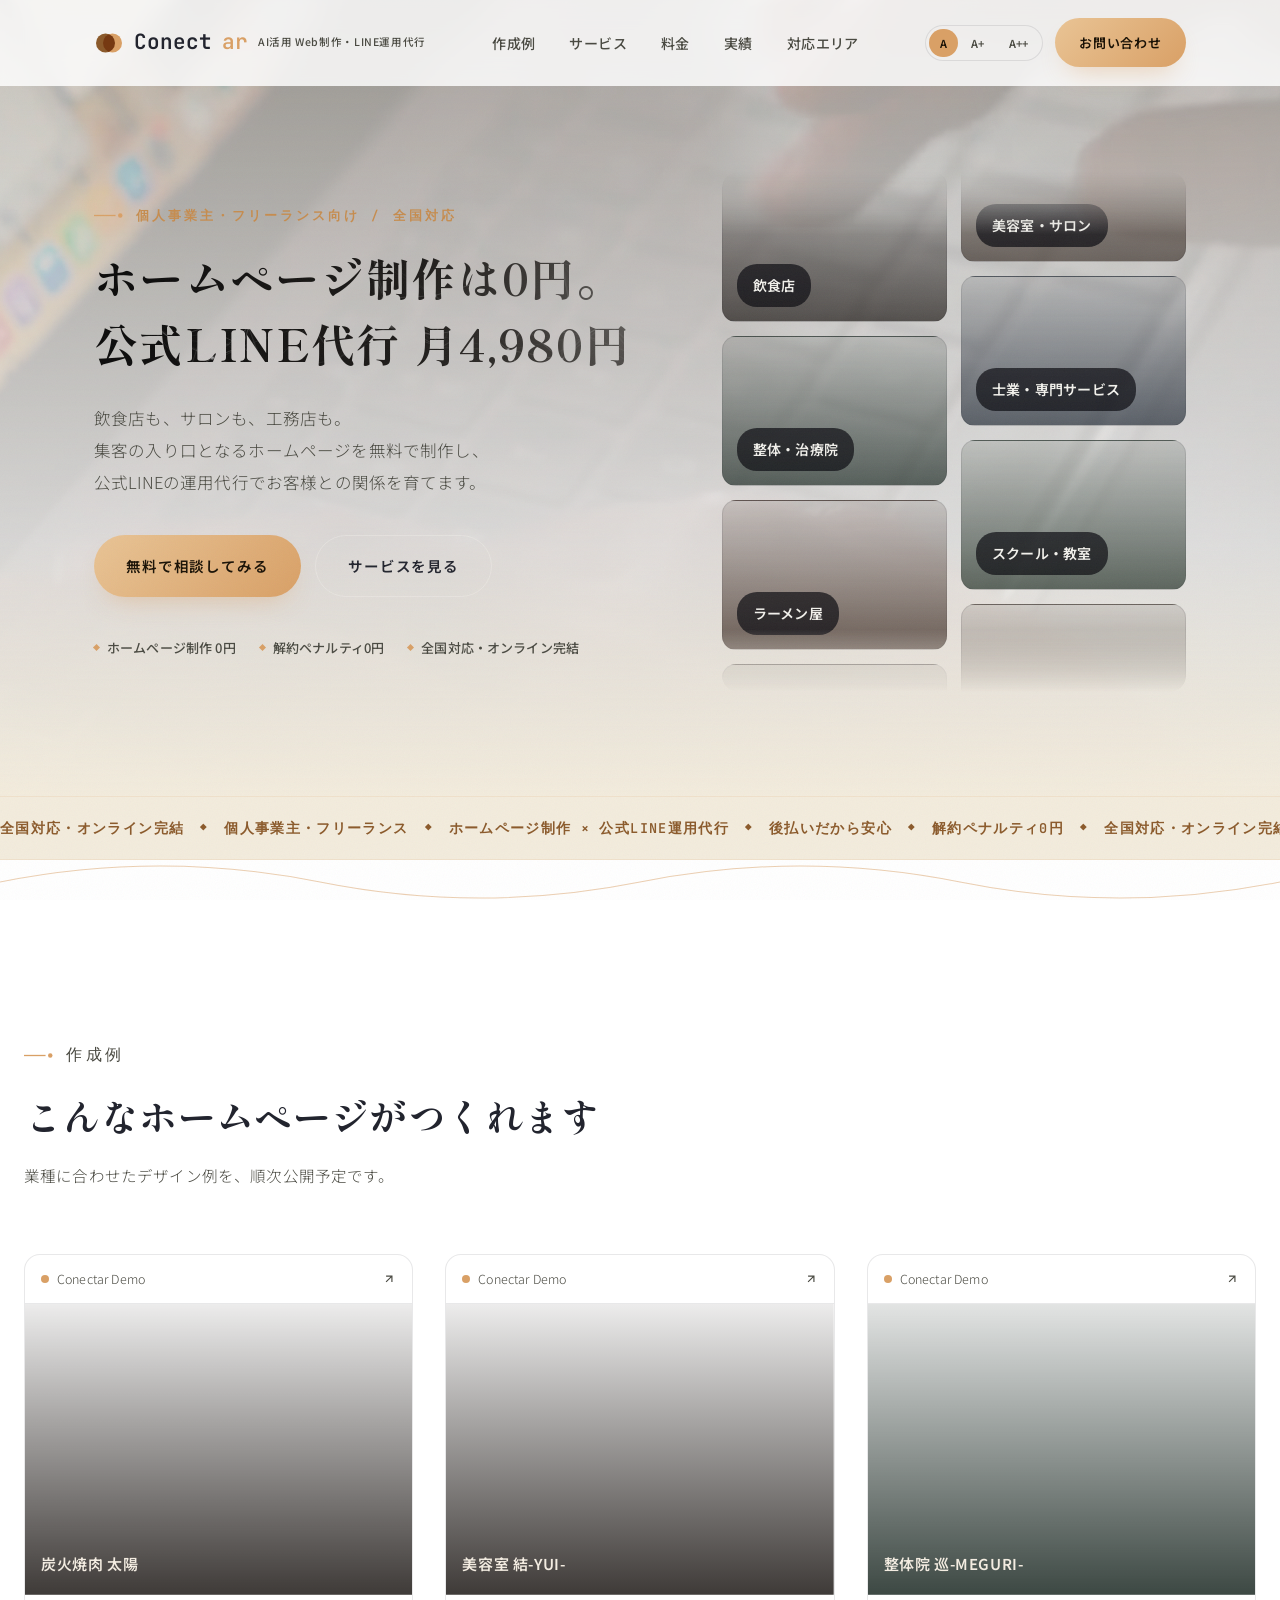
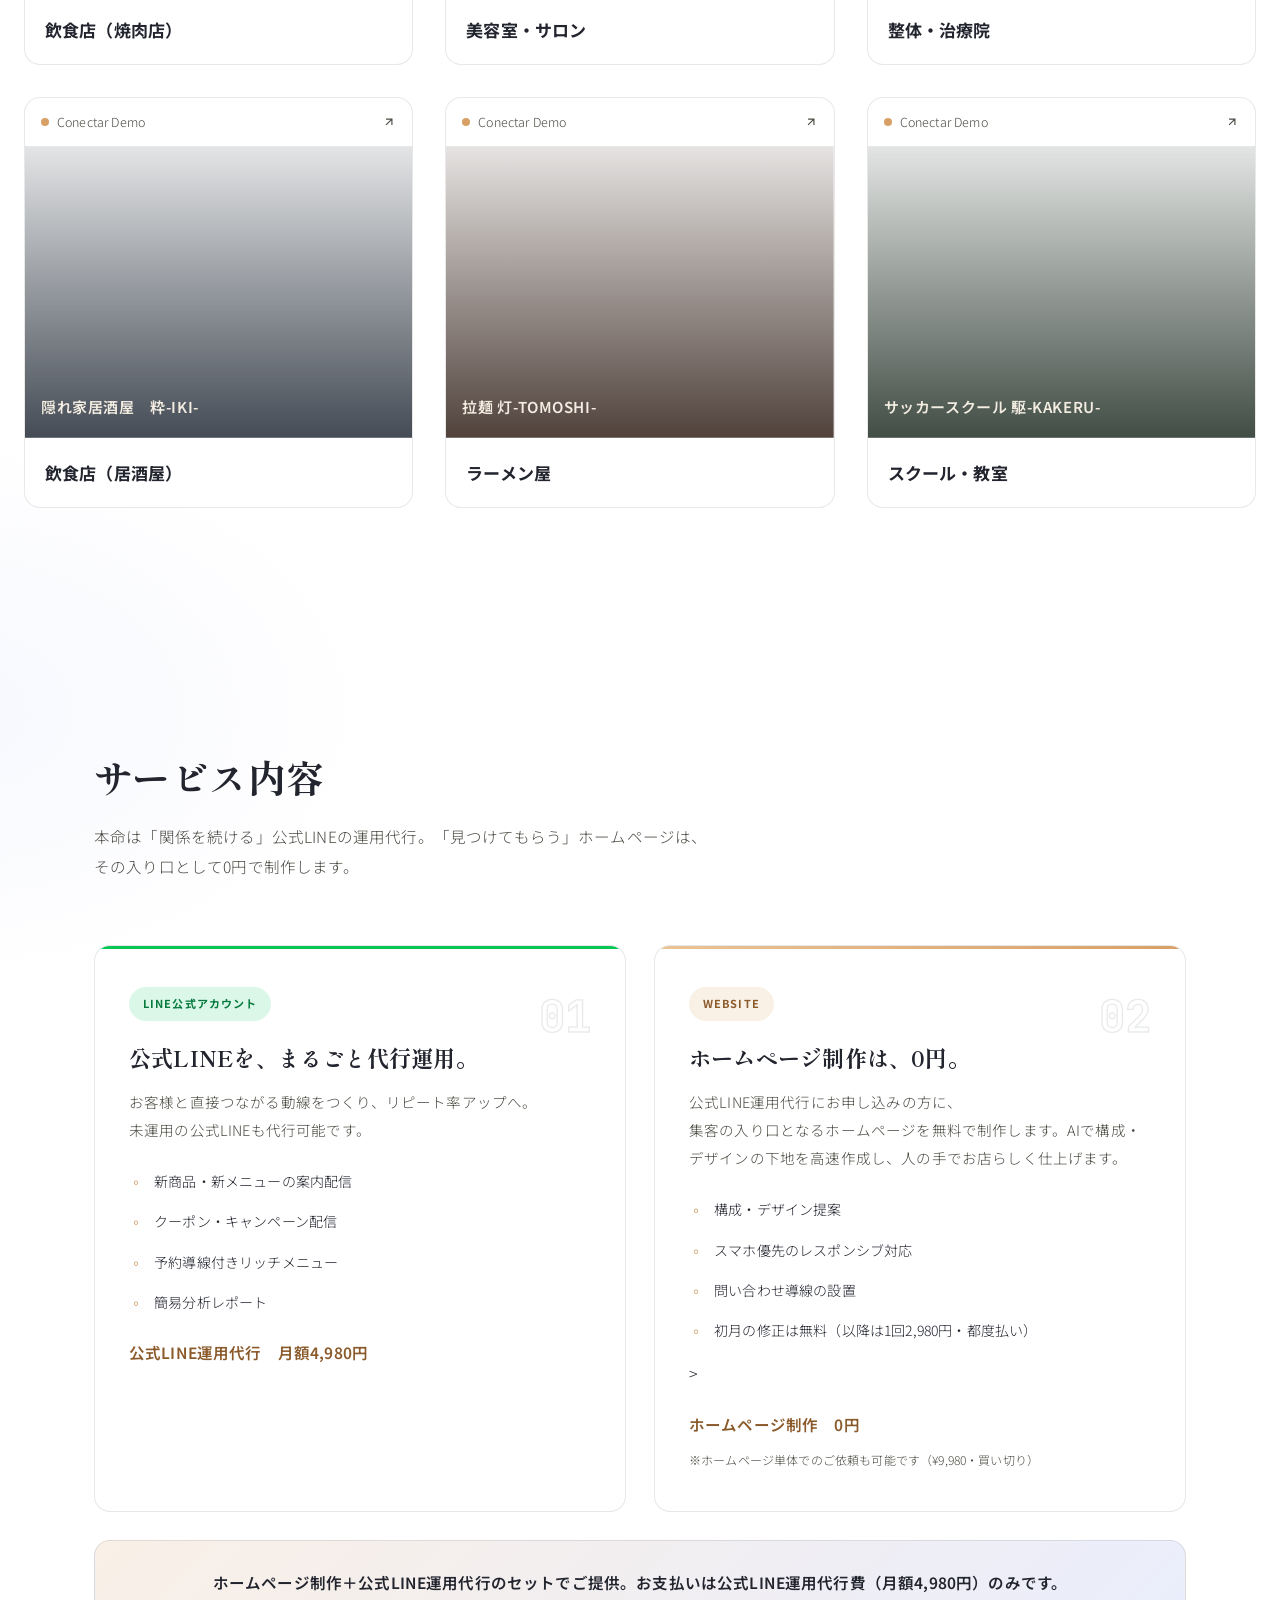
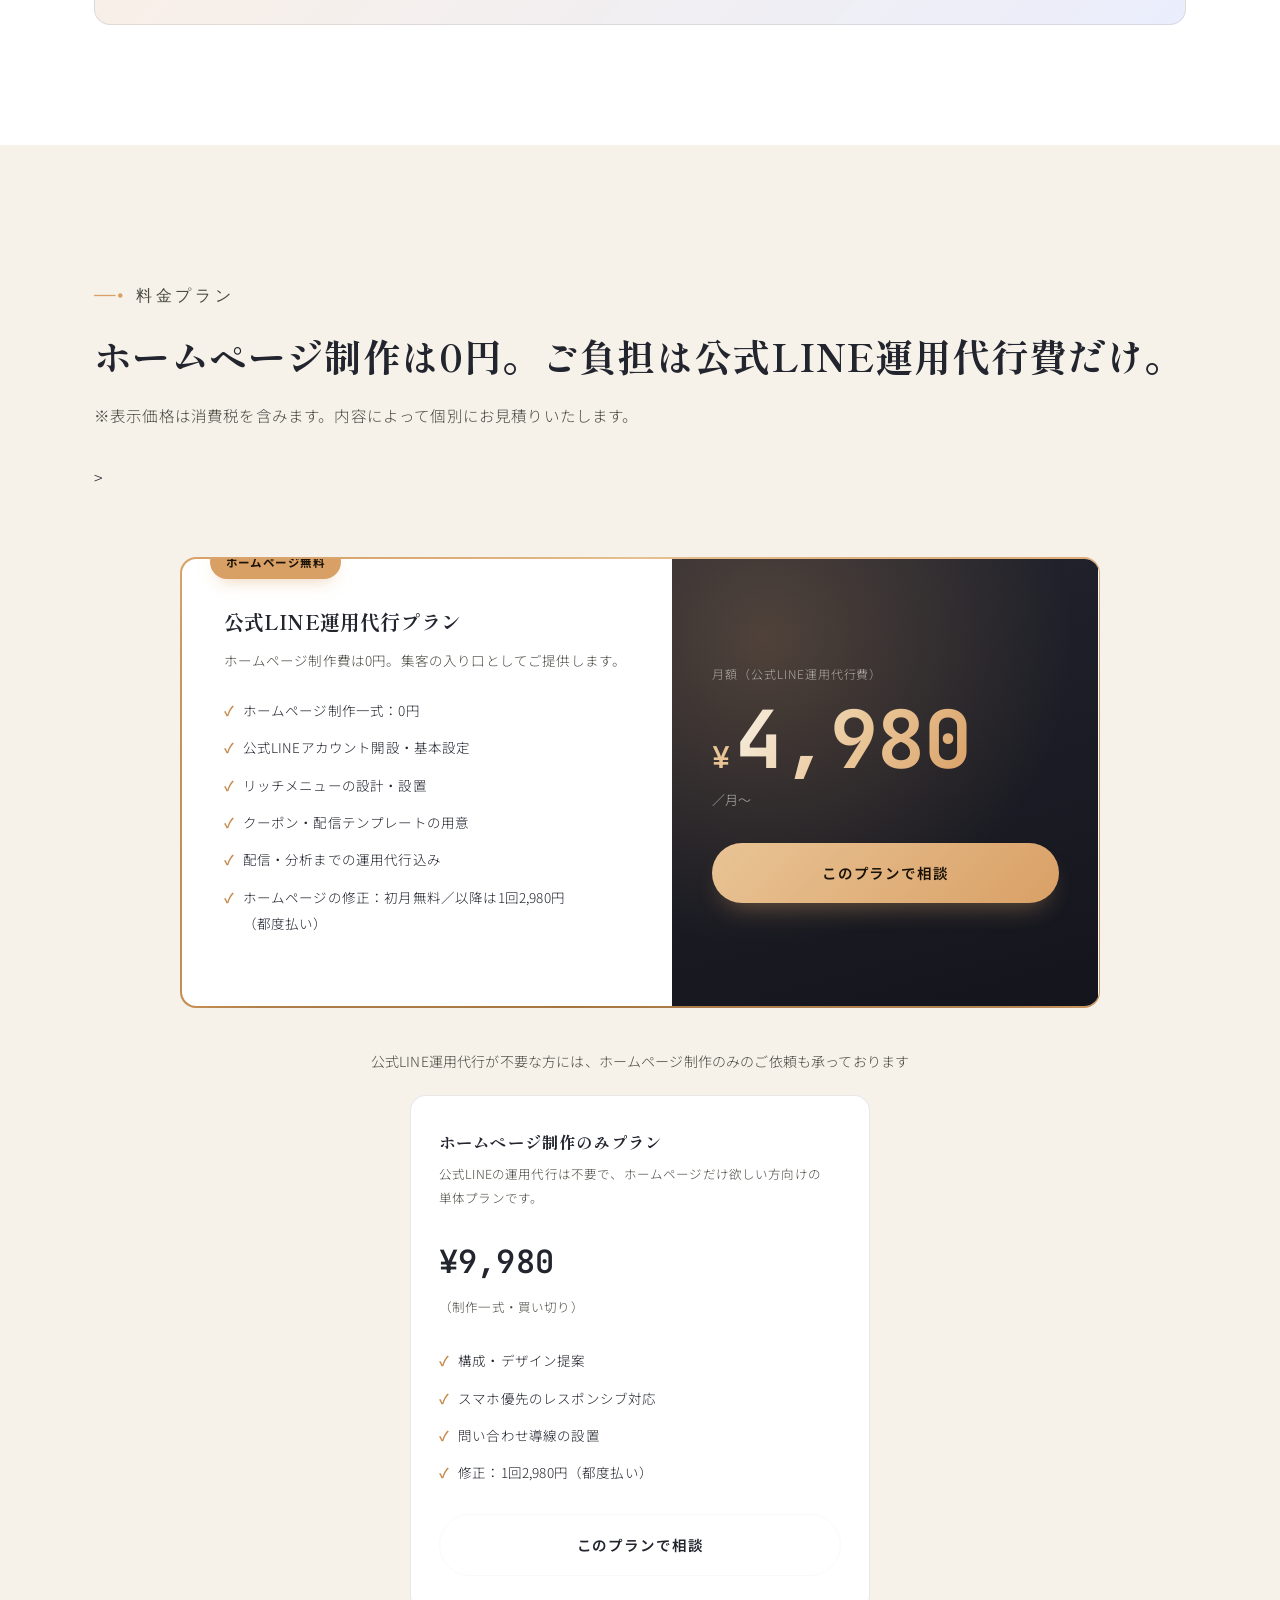
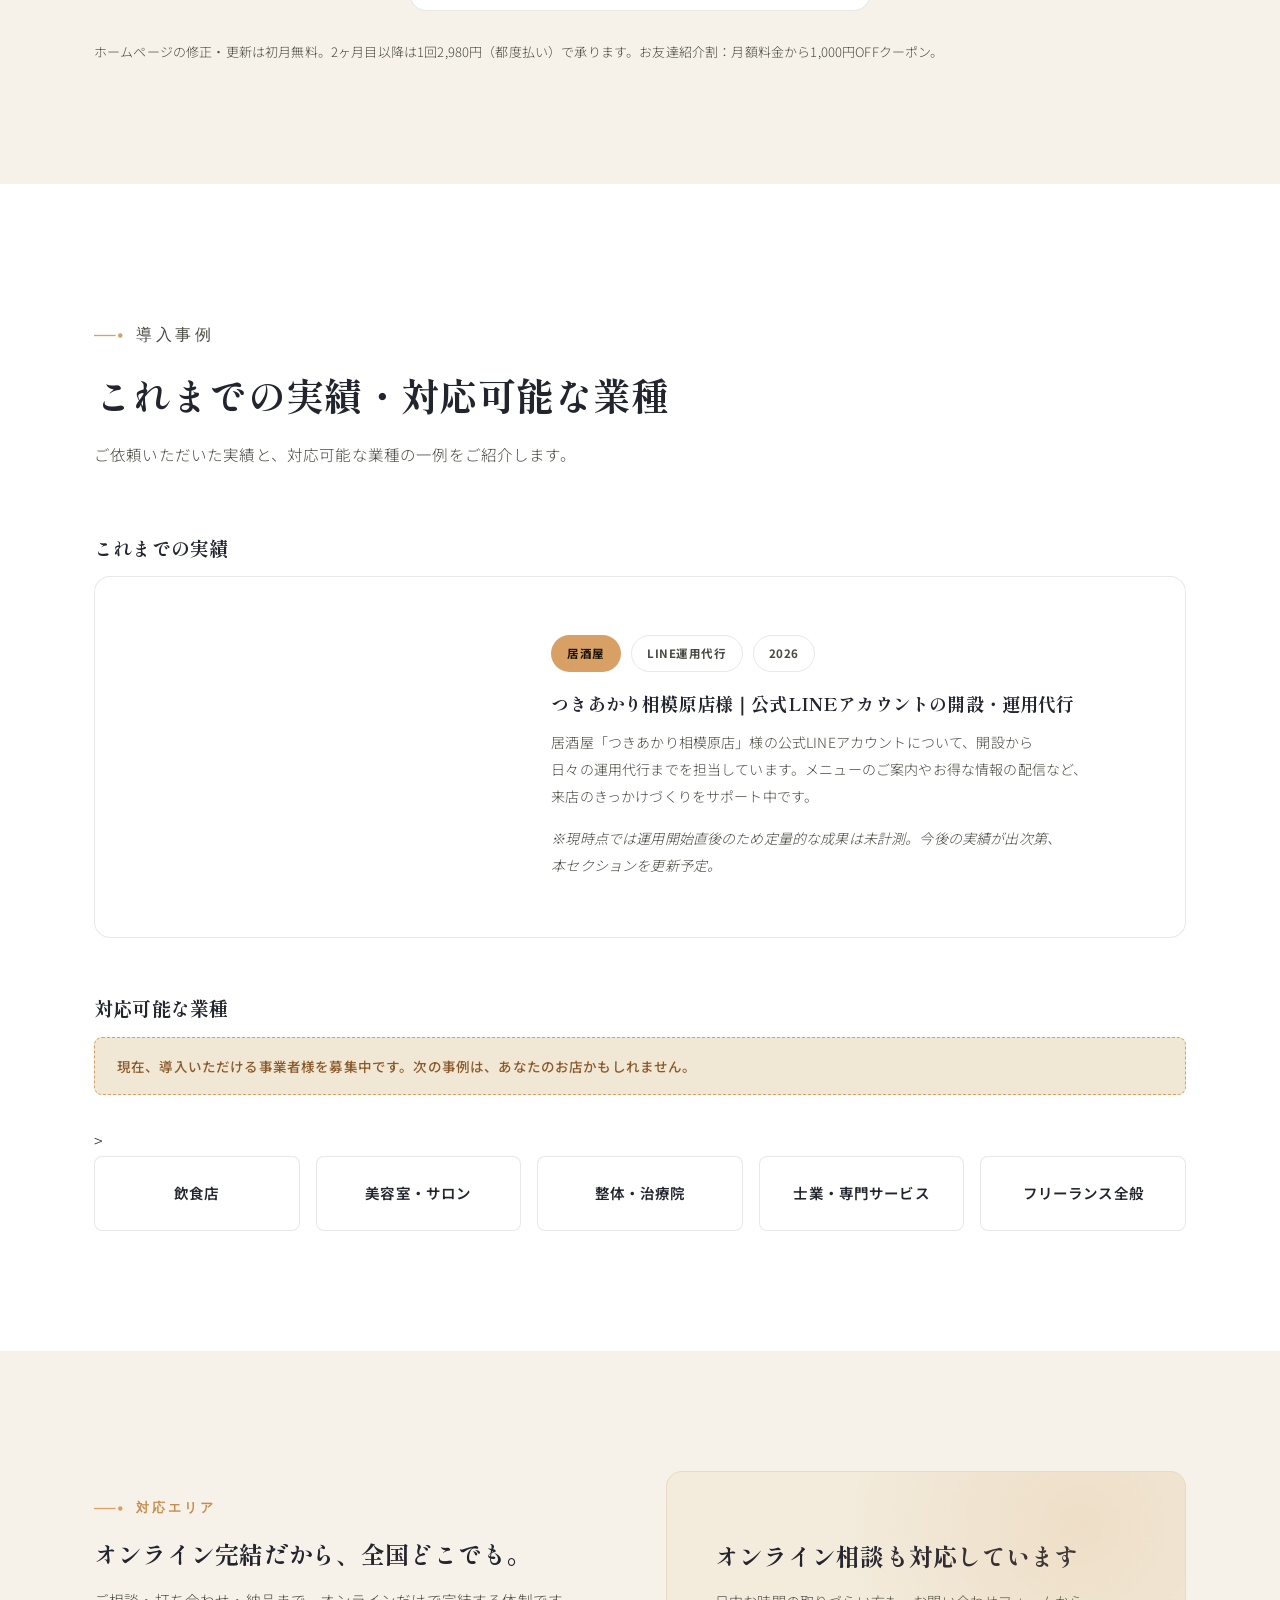
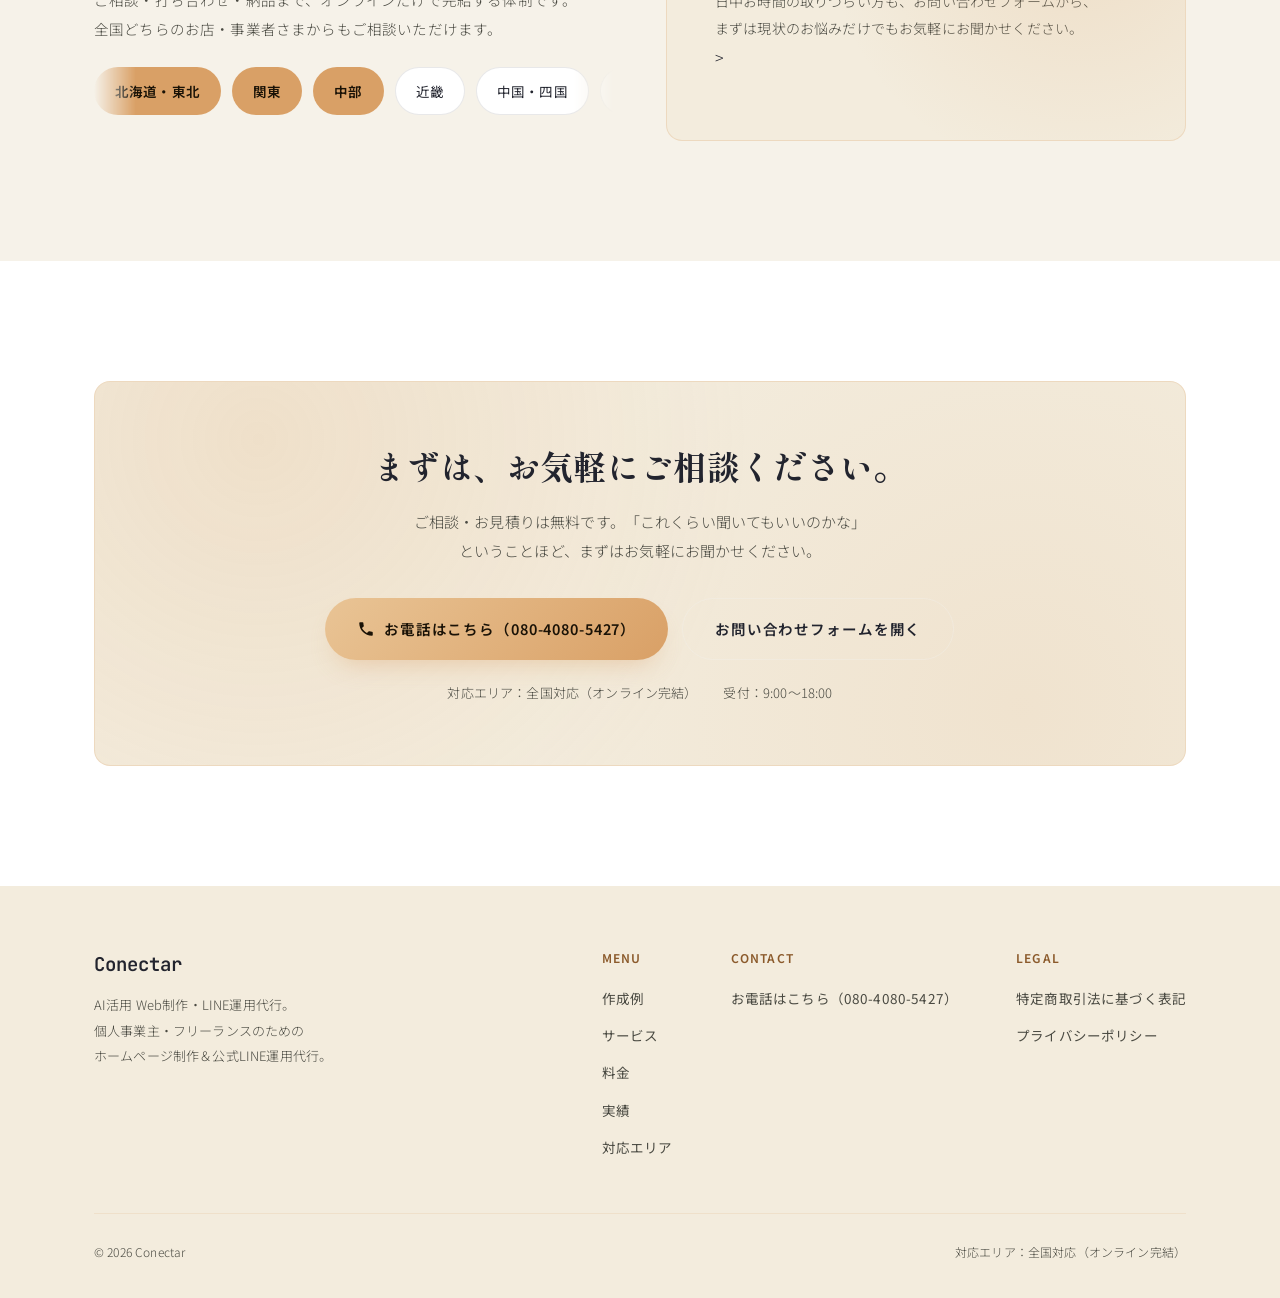
==== index.html @ 48887db7 "Replace tax office demo with izakaya luxury demo in portfolio section" ====
<!DOCTYPE html>
<html lang="ja">
<head>
<meta charset="UTF-8">
<meta name="viewport" content="width=device-width, initial-scale=1.0">
<title>Conectar｜AI活用 Web制作・LINE運用代行</title>
<meta name="description" content="AI活用 Web制作・LINE運用代行。個人事業主・フリーランスのための公式LINE運用代行サービス「Conectar」。集客の入り口となるホームページは0円、公式LINE運用代行は月額4,980円〜。全国対応・オンライン完結。">
<meta name="theme-color" content="#FFFFFF">
<link rel="icon" href="data:image/svg+xml,%3Csvg xmlns='http://www.w3.org/2000/svg' viewBox='0 0 32 32'%3E%3Crect width='32' height='32' rx='7' fill='%2312141C'/%3E%3Crect x='13.5' y='13.5' width='5' height='5' fill='%23D9A066' transform='rotate(45 16 16)'/%3E%3C/svg%3E">
<link rel="preconnect" href="https://fonts.googleapis.com">
<link rel="preconnect" href="https://fonts.gstatic.com" crossorigin>
<link href="https://fonts.googleapis.com/css2?family=Shippori+Mincho:wght@400;500;600;700;800&family=JetBrains+Mono:wght@400;500;600;700&family=Noto+Sans+JP:wght@300;400;500;600;700;800&display=swap" rel="stylesheet">
<style>
  :root{
    --bg:#FFFFFF;
    --bg-alt:#F6F2E9;
    --card:#FFFFFF;
    --ink:#22242E;
    --ink-soft:#4A4A42;
    --primary:#FFFFFF;
    --primary-deep:#F3ECDD;
    --primary-tint:#F0E7D4;
    --accent:#D9A066;
    --accent-soft:#E9C495;
    --accent-deep:#C68C4E;
    --accent-text:#8B5A2B;
    --accent2:#6C82E8;
    --on-dark:#F2F1EC;
    --on-dark-soft:rgba(242,241,236,.72);
    --line-green:#06C755;
    --border:rgba(34,36,46,.10);
    --max:1140px;
    --radius:16px;
    --radius-sm:8px;
    --shadow:0 34px 64px -32px rgba(20,16,10,0.16);
    --ease:cubic-bezier(.16,1,.3,1);
    --fs-scale:1;
  }
  *{box-sizing:border-box;margin:0;padding:0;}
  html{scroll-behavior:smooth;scrollbar-width:thin;scrollbar-color:var(--accent-deep) transparent;scroll-padding-top:88px;}
  html[data-fontsize="lg"]{--fs-scale:1.12;}
  html[data-fontsize="xl"]{--fs-scale:1.24;}
  section[id]{scroll-margin-top:88px;}
  ::-webkit-scrollbar{width:8px;height:8px;}
  ::-webkit-scrollbar-track{background:transparent;}
  ::-webkit-scrollbar-thumb{background:var(--accent-deep);border-radius:10px;}
  ::selection{background:var(--accent-soft);color:var(--ink);}
  body{
    background-color:var(--bg);
    background-image:
      radial-gradient(ellipse 1000px 620px at 82% -8%, rgba(217,160,102,0.05), transparent 60%),
      radial-gradient(ellipse 800px 500px at -5% 30%, rgba(108,130,232,0.06), transparent 55%);
    color:var(--ink);
    font-family:'Noto Sans JP','Hiragino Sans','Hiragino Kaku Gothic ProN','Yu Gothic',Meiryo,sans-serif;
    font-weight:300;
    line-height:1.95;
    font-size:16px;
    letter-spacing:.01em;
    -webkit-font-smoothing:antialiased;
    overflow-x:hidden;
    position:relative;
    word-break:keep-all;
    overflow-wrap:break-word;
  }
  header,main,footer{zoom:var(--fs-scale);}
  @media (prefers-reduced-motion: reduce){
    *{animation:none !important;transition:none !important;}
    html{scroll-behavior:auto;}
    .tagline-track{flex-wrap:wrap;transform:none !important;width:auto;}
    .tagline-band{overflow:visible;}
    .area-marquee-track{flex-wrap:wrap;transform:none !important;width:auto;}
    .area-marquee{overflow:visible;}
  }
  .skip-link{
    position:fixed;top:-60px;left:16px;z-index:1000;background:var(--accent-deep);color:#1A1206;
    padding:12px 22px;border-radius:8px;font-size:13.5px;font-weight:700;letter-spacing:.03em;
    transition:top .3s var(--ease);
  }
  .skip-link:focus{top:16px;}
  .a11y-toggle{
    display:flex;align-items:center;gap:2px;border:1px solid var(--border);border-radius:100px;
    padding:3px;background:rgba(255,255,255,.03);
  }
  .a11y-toggle button{
    border:none;background:none;cursor:pointer;color:var(--ink-soft);font-family:'Noto Sans JP','Hiragino Sans','Hiragino Kaku Gothic ProN','Yu Gothic',Meiryo,sans-serif;
    font-weight:600;border-radius:100px;padding:6px 11px;font-size:11px;letter-spacing:.02em;
    transition:background .25s var(--ease), color .25s var(--ease);
  }
  .a11y-toggle button:hover{color:var(--ink);}
  .a11y-toggle button.active{background:var(--accent);color:#1A1206;}
  @media (max-width:900px){.a11y-toggle{display:none;}}
  h1,h2,h3,h4{font-family:'Shippori Mincho','Hiragino Mincho ProN','Yu Mincho','YuMincho',serif;font-weight:700;color:var(--ink);line-height:1.5;letter-spacing:.01em;word-break:normal;overflow-wrap:break-word;}
  a{color:inherit;text-decoration:none;}
  img{max-width:100%;display:block;}
  .wrap{max-width:var(--max);margin:0 auto;padding:0 24px;}
  .eyebrow{
    font-family:'JetBrains Mono','SF Mono','SFMono-Regular',Menlo,Consolas,monospace;
    font-size:12.5px;
    letter-spacing:.24em;
    color:var(--accent-deep);
    display:flex;align-items:center;gap:12px;margin-bottom:16px;font-weight:600;
  }
  .eyebrow .thread{width:30px;height:9px;flex:none;color:var(--accent);}
  .eyebrow .thread circle{animation:pulseDot 2.4s ease-in-out infinite;transform-origin:center;}
  @keyframes pulseDot{0%,100%{opacity:1;}50%{opacity:.3;}}
  .section{padding:120px 0;}
  .section-head{max-width:640px;margin-bottom:64px;}
  .section-head h2{font-size:clamp(27px,3.4vw,38px);}
  .section-head p{color:var(--ink-soft);margin-top:16px;font-size:15.5px;font-weight:300;}
  @media (min-width:700px){
    #price .section-head{max-width:none;}
    #price .section-head h2{white-space:nowrap;}
  }
  .btn{
    display:inline-flex;align-items:center;justify-content:center;gap:9px;
    padding:16px 32px;border-radius:100px;font-weight:600;font-size:14.5px;
    font-family:'Noto Sans JP','Hiragino Sans','Hiragino Kaku Gothic ProN','Yu Gothic',Meiryo,sans-serif;letter-spacing:.06em;
    cursor:pointer;border:none;transition:transform .45s var(--ease), box-shadow .35s var(--ease), background .35s ease, color .35s ease;
    white-space:nowrap;will-change:transform;
  }
  .btn:focus-visible{outline:2px solid var(--accent);outline-offset:3px;}
  .btn-accent{background:linear-gradient(135deg,var(--accent-soft),var(--accent));color:#1A1206;box-shadow:0 14px 26px -12px rgba(217,160,102,.45);}
  .btn-accent:hover{background:linear-gradient(135deg,var(--accent),var(--accent-deep));}
  .btn-outline{background:transparent;color:var(--ink);border:1.5px solid rgba(242,241,236,.4);}
  .btn-outline:hover{background:rgba(242,241,236,.08);}
  .btn-line{background:var(--line-green);color:#fff;box-shadow:0 14px 26px -12px rgba(6,199,85,.4);}
  .btn-line:hover{background:#05b34c;}

  /* ===== chrome: cursor / progress / noise ===== */
  .noise-overlay{
    position:fixed;inset:0;pointer-events:none;z-index:40;opacity:.045;
    background-image:url("data:image/svg+xml,%3Csvg xmlns='http://www.w3.org/2000/svg'%3E%3Cfilter id='n'%3E%3CfeTurbulence type='fractalNoise' baseFrequency='0.85' numOctaves='2' stitchTiles='stitch'/%3E%3C/filter%3E%3Crect width='100%25' height='100%25' filter='url(%23n)'/%3E%3C/svg%3E");
  }
  .scroll-progress{position:fixed;top:0;left:0;height:3px;width:0%;background:linear-gradient(90deg,var(--accent-soft),var(--accent));z-index:300;transition:width .05s linear;}

  /* ===== Header ===== */
  header{
    position:fixed;top:0;left:0;right:0;z-index:100;
    background:rgba(255,255,255,0.82);backdrop-filter:blur(12px);
    border-bottom:1px solid transparent;transition:border-color .3s ease, box-shadow .3s ease;
  }
  header.scrolled{border-color:var(--border);box-shadow:0 4px 26px -18px rgba(20,16,10,.12);}
  .nav-inner{max-width:var(--max);margin:0 auto;padding:18px 24px;display:flex;align-items:center;justify-content:space-between;}
  .logo{font-family:'JetBrains Mono','SF Mono','SFMono-Regular',Menlo,Consolas,monospace;font-weight:600;font-size:21px;color:var(--ink);display:flex;align-items:center;gap:10px;letter-spacing:0;}
  .logo .mark{width:30px;height:30px;flex:none;display:flex;align-items:center;justify-content:center;isolation:isolate;}
  .logo .mark svg{display:block;}
  .logo .blink{color:var(--accent);animation:blink 1.1s steps(1) infinite;}
  @keyframes blink{50%{opacity:0;}}
  .logo small{font-family:'Noto Sans JP','Hiragino Sans','Hiragino Kaku Gothic ProN','Yu Gothic',Meiryo,sans-serif;font-weight:500;font-size:10.5px;color:var(--ink-soft);letter-spacing:.06em;display:block;}
  nav ul{list-style:none;display:flex;gap:6px;}
  nav a{font-size:14px;font-weight:500;color:var(--ink-soft);position:relative;padding:9px 14px;letter-spacing:.03em;border-radius:100px;transition:color .3s var(--ease);isolation:isolate;}
  nav a::before{content:"";position:absolute;inset:0;border-radius:100px;background:rgba(242,241,236,.06);z-index:-1;opacity:0;transform:scale(.85);transition:opacity .3s var(--ease), transform .3s var(--ease);}
  nav a::after{content:"";position:absolute;left:14px;right:14px;bottom:3px;height:1px;background:var(--accent);transform:scaleX(0);transform-origin:right;transition:transform .35s var(--ease);}
  nav a:hover{color:var(--ink);}
  nav a:hover::before{opacity:1;transform:scale(1);}
  nav a:hover::after{transform:scaleX(1);transform-origin:left;}
  .nav-cta{display:flex;align-items:center;gap:12px;}
  .nav-cta .btn{padding:12px 24px;font-size:13px;}
  .menu-toggle{display:none;background:none;border:none;cursor:pointer;flex-direction:column;gap:5px;padding:6px;}
  .menu-toggle span{width:24px;height:1.5px;background:var(--ink);}
  @media (max-width:900px){
    nav{display:none;}
    .menu-toggle{display:flex;}
    .logo small{display:none;}
    .nav-cta .btn{padding:10px 18px;font-size:12.5px;}
  }
  @media (max-width:400px){
    .nav-inner{padding:14px 16px;}
    .logo{font-size:17px;gap:7px;}
    .nav-cta{gap:8px;}
  }

  /* ===== Hero ===== */
  .hero{
    padding:172px 0 104px;position:relative;overflow:hidden;
    background:radial-gradient(ellipse 1200px 760px at 22% -12%, rgba(217,160,102,.16), transparent 60%), var(--primary-deep);
  }
  .hero-video{
    position:absolute;inset:0;width:100%;height:100%;object-fit:cover;z-index:0;pointer-events:none;
    -webkit-mask-image:radial-gradient(ellipse 128% 112% at 50% 36%, black 60%, transparent 100%);
    mask-image:radial-gradient(ellipse 128% 112% at 50% 36%, black 60%, transparent 100%);
    opacity:.65;transition:transform .1s linear;
  }
  .hero-video-overlay{
    position:absolute;inset:0;z-index:0;pointer-events:none;
    background:linear-gradient(180deg, rgba(255,255,255,.35), rgba(255,255,255,.75) 68%, var(--primary-deep) 100%);
  }
  .hero-spotlight{
    position:absolute;inset:0;pointer-events:none;z-index:0;opacity:0;
    background:radial-gradient(560px circle at var(--sx,50%) var(--sy,30%), rgba(217,160,102,.16), transparent 60%);
    transition:opacity .6s var(--ease);
  }
  .hero-spotlight.on{opacity:1;}
  .hero-aurora{position:absolute;inset:-10% -10% auto -10%;height:140%;pointer-events:none;z-index:0;will-change:transform;}
  .hero-aurora span{position:absolute;border-radius:50%;filter:blur(60px);}
  .hero-aurora span:nth-child(1){width:560px;height:560px;top:-170px;right:-140px;opacity:.28;background:radial-gradient(circle at 30% 30%, var(--accent-soft), transparent 70%);animation:drift1 22s ease-in-out infinite alternate;}
  .hero-aurora span:nth-child(2){width:380px;height:380px;top:60px;left:-150px;opacity:.16;background:radial-gradient(circle at 40% 40%, var(--accent2), transparent 70%);animation:drift2 26s ease-in-out infinite alternate;}
  .hero-aurora span:nth-child(3){width:300px;height:300px;bottom:-130px;right:220px;opacity:.2;background:radial-gradient(circle at 50% 50%, #2E5A78, transparent 70%);animation:drift3 30s ease-in-out infinite alternate;}
  @keyframes drift1{from{transform:translate(0,0) scale(1);}to{transform:translate(-40px,30px) scale(1.08);}}
  @keyframes drift2{from{transform:translate(0,0);}to{transform:translate(30px,-20px);}}
  @keyframes drift3{from{transform:translate(0,0);}to{transform:translate(-20px,-30px);}}

  .hero-inner{display:grid;grid-template-columns:minmax(0,1.1fr) minmax(0,.9fr);gap:60px;align-items:center;position:relative;z-index:1;}
  @media (max-width:900px){.hero-inner{grid-template-columns:minmax(0,1fr);}}
  /* Safari WebKit defensive fix: some WebKit versions fail to stretch grid items
     to fill their track when the item own auto-sizing is ambiguous, leaving
     blank space beside text content on iPhone. Force explicit full-width + 0 min-width. */
  .hero-inner>*,.bento-grid>*,.strength-row>*,.service-cards>*,.work-feature>*,
  .price-grid>*,.about-wrap>*,.capability-grid>*,.flow-grid>*,.area-wrap>*{
    width:100%;min-width:0;box-sizing:border-box;
  }
  .hero h1{color:#000;font-size:clamp(26px,3.6vw,44px);letter-spacing:.03em;margin-bottom:26px;font-weight:700;overflow:visible;text-shadow:none;white-space:nowrap;}
  .hero h1 .line{display:block;overflow:visible;}
  .hero h1 .line > span{display:block;animation:heroLine .95s var(--ease) both;}
  .hero h1 .line:nth-child(1) > span{animation-delay:.05s;}
  .hero h1 .line:nth-child(2) > span{animation-delay:.16s;}
  .hero h1 .line:nth-child(3) > span{animation-delay:.27s;}
  @keyframes heroLine{from{opacity:0;transform:translateY(100%);}to{opacity:1;transform:translateY(0);}}
  .hero h1 .accent-word{color:var(--accent-deep);position:relative;white-space:nowrap;}
  .hero h1 .accent-word::after{content:"";position:absolute;left:2px;right:2px;bottom:2px;height:6px;background:linear-gradient(90deg,var(--accent-soft),var(--accent));opacity:.35;z-index:-1;}
  .hero h1 .line > span.title-fill-line{
    background-repeat:no-repeat;
    -webkit-background-clip:text;
    background-clip:text;
    color:transparent;
  }
  .hero .eyebrow{animation:heroUp .7s var(--ease) both;}
  .hero p.lead{font-size:16.5px;color:var(--ink-soft);max-width:480px;margin-bottom:36px;font-weight:300;animation:heroUp .9s .38s var(--ease) both;}
  .hero-ctas{display:flex;gap:14px;flex-wrap:wrap;margin-bottom:38px;animation:heroUp .9s .48s var(--ease) both;}
  .trust-row{display:flex;gap:24px;flex-wrap:wrap;animation:heroUp .9s .58s var(--ease) both;}
  .hero-showcase{display:grid;grid-template-columns:1fr 1fr;gap:14px;height:520px;overflow:hidden;position:relative;border-radius:var(--radius);-webkit-mask-image:linear-gradient(to bottom, transparent, black 12%, black 88%, transparent);mask-image:linear-gradient(to bottom, transparent, black 12%, black 88%, transparent);}
  .showcase-col{display:flex;flex-direction:column;gap:14px;animation:showcaseUp 24s linear infinite;}
  .showcase-col-rev{animation-name:showcaseDown;animation-duration:20s;margin-top:-60px;}
  .showcase-card{border-radius:14px;overflow:hidden;position:relative;height:150px;flex:none;background:linear-gradient(135deg,var(--primary-tint),var(--card));border:1px solid var(--border);display:flex;align-items:flex-end;padding:14px;}
  .showcase-card span{background:rgba(10,11,16,.7);color:var(--on-dark);font-size:12px;font-weight:600;padding:6px 12px;border-radius:20px;letter-spacing:.02em;}
  @keyframes showcaseUp{from{transform:translateY(0);}to{transform:translateY(-50%);}}
  @keyframes showcaseDown{from{transform:translateY(-50%);}to{transform:translateY(0);}}
  @media (max-width:900px){.hero-showcase{display:none;}}
  .demo-grid{display:grid;grid-template-columns:repeat(3,1fr);gap:32px;}@media (max-width:900px){.demo-grid{grid-template-columns:repeat(2,1fr);}}@media (max-width:560px){.demo-grid{grid-template-columns:1fr;}}
  .demo-card{background:var(--card);border:1px solid var(--border);border-radius:var(--radius);overflow:hidden;transition:transform .4s var(--ease),border-color .3s ease;}
  .demo-card:hover{transform:translateY(-4px);border-color:rgba(217,160,102,.4);}
  .demo-card-head{display:flex;align-items:center;gap:8px;padding:12px 16px;border-bottom:1px solid var(--border);font-size:12.5px;color:var(--ink-soft);}
  .demo-dot{width:8px;height:8px;border-radius:50%;background:var(--accent);flex:none;}
  .demo-arrow{margin-left:auto;color:var(--ink-soft);flex:none;}
  .demo-card-body{aspect-ratio:4/3;background:linear-gradient(135deg,var(--primary-tint),var(--card));display:flex;align-items:center;justify-content:center;color:var(--accent-deep);font-size:14px;font-weight:600;letter-spacing:.08em;}
  .demo-card-label{padding:18px 20px;font-size:17px;font-weight:700;color:var(--ink);}#demo .wrap{max-width:1320px;}
  @keyframes heroUp{from{opacity:0;transform:translateY(22px);}to{opacity:1;transform:translateY(0);}}
  .trust-row span{font-size:13px;color:var(--ink-soft);display:flex;align-items:center;gap:8px;font-weight:500;}
  .trust-row span::before{content:"";width:5px;height:5px;transform:rotate(45deg);background:var(--accent);flex:none;}

  .gradient-border{position:relative;border-radius:var(--radius);padding:1.5px;overflow:hidden;isolation:isolate;animation:heroUp 1s .7s var(--ease) both;}
  .gradient-border::before{
    content:"";position:absolute;inset:-60%;z-index:0;
    background:conic-gradient(from 0deg, var(--accent-soft), var(--accent) 30%, var(--accent-deep) 55%, var(--accent) 80%, var(--accent-soft));
    animation:spinBorder 7s linear infinite;
  }
  @keyframes spinBorder{to{transform:rotate(360deg);}}
  .gradient-border .thread-panel,.gradient-border .price-card{position:relative;z-index:1;border:none;border-radius:calc(var(--radius) - 1.5px);}

  .thread-panel{
    background:rgba(26,29,40,.92);backdrop-filter:blur(16px);-webkit-backdrop-filter:blur(16px);
    border-radius:var(--radius);border:1px solid var(--border);
    padding:38px 34px;box-shadow:var(--shadow);position:relative;
  }
  .thread-panel h3{font-size:19px;margin-bottom:22px;color:var(--ink);}
  .thread-item{display:flex;gap:16px;padding:18px 0;border-bottom:1px dashed var(--border);}
  .thread-item:last-child{border-bottom:none;}
  .thread-item .node{
    width:36px;height:36px;border-radius:50%;background:var(--primary-tint);color:var(--accent-deep);
    display:flex;align-items:center;justify-content:center;font-family:'JetBrains Mono','SF Mono','SFMono-Regular',Menlo,Consolas,monospace;
    font-weight:700;font-size:13px;flex:none;border:1px solid var(--border);
  }
  .thread-item p{font-size:15.5px;color:var(--ink-soft);font-weight:300;line-height:1.7;}
  .thread-item strong{display:block;font-family:'Shippori Mincho','Hiragino Mincho ProN','Yu Mincho','YuMincho',serif;font-weight:600;font-size:16.5px;color:var(--ink);margin-bottom:5px;}

  .thread-divider{width:100%;height:64px;display:block;margin:-10px 0 -10px;opacity:.5;}

  /* ===== Tagline marquee band ===== */
  .tagline-band{background:var(--primary-deep);overflow:hidden;padding:18px 0;border-top:1px solid rgba(217,160,102,.15);border-bottom:1px solid rgba(217,160,102,.15);position:relative;z-index:1;}
  .tagline-track{display:flex;align-items:center;gap:16px;width:max-content;white-space:nowrap;animation:marqueeScroll 32s linear infinite;}
  .tagline-track span{font-family:'JetBrains Mono','SF Mono','SFMono-Regular',Menlo,Consolas,monospace;font-size:13.5px;letter-spacing:.1em;font-weight:600;color:var(--accent-text);}
  .tagline-track span.dot{color:var(--accent-text);font-size:11px;}

  /* ===== Bento stats strip ===== */
  .bento-stats{padding:64px 0;position:relative;z-index:1;background:var(--bg-alt);}
  .bento-grid{display:grid;grid-template-columns:repeat(4,minmax(0,1fr));gap:1px;background:var(--border);border:1px solid var(--border);border-radius:var(--radius);overflow:hidden;}
  @media (max-width:900px){.bento-grid{grid-template-columns:repeat(2,minmax(0,1fr));}}
  .bento-tile{background:var(--bg);border:none;border-radius:0;padding:36px 28px;}
  .bento-icon{width:40px;height:40px;border-radius:10px;background:linear-gradient(135deg,var(--primary-tint),var(--bg-alt));display:flex;align-items:center;justify-content:center;color:var(--accent-deep);margin-bottom:18px;}
  .bento-num{font-family:'JetBrains Mono','SF Mono','SFMono-Regular',Menlo,Consolas,monospace;font-size:30px;font-weight:600;color:var(--accent-deep);margin-bottom:6px;letter-spacing:-.01em;}
  .bento-label{font-size:12.5px;color:var(--ink-soft);font-weight:400;letter-spacing:.02em;}

  .tilt-card{position:relative;transition:transform .5s var(--ease);}
  .tilt-card::after{
    content:"";position:absolute;inset:0;border-radius:inherit;pointer-events:none;z-index:2;opacity:0;
    background:radial-gradient(circle at var(--mx,50%) var(--my,50%), rgba(217,160,102,.16), transparent 55%);
    transition:opacity .4s ease;
  }
  .tilt-card:hover::after{opacity:1;}

  .section-alt{background:var(--bg-alt);}

  /* ===== Strengths ===== */
  .strength-list{display:flex;flex-direction:column;gap:0;}
  .strength-row{display:grid;grid-template-columns:64px minmax(0,1fr);gap:30px;padding:38px 0;border-bottom:1px solid var(--border);align-items:flex-start;}
  .strength-row:first-child{padding-top:0;}
  .strength-row:last-child{border-bottom:none;}
  .strength-num{font-family:'JetBrains Mono','SF Mono','SFMono-Regular',Menlo,Consolas,monospace;font-size:36px;font-weight:600;-webkit-text-stroke:1.3px var(--accent-soft);color:transparent;}
  .strength-row h3{font-size:19.5px;margin-bottom:11px;}
  .strength-row p{color:var(--ink-soft);font-size:14.5px;max-width:640px;font-weight:300;}

  /* ===== Services ===== */
  .service-cards{display:grid;grid-template-columns:minmax(0,1fr) minmax(0,1fr);gap:28px;}
  @media (max-width:840px){.service-cards{grid-template-columns:minmax(0,1fr);}}
  .service-card{background:var(--card);border-radius:var(--radius);border:1px solid var(--border);padding:40px 34px;position:relative;overflow:hidden;transition:transform .5s var(--ease), box-shadow .35s ease;}
  .service-card:hover{box-shadow:var(--shadow);}
  .service-card.is-line::before{content:"";position:absolute;top:0;left:0;right:0;height:3px;background:var(--line-green);z-index:1;}
  .service-card.is-web::before{content:"";position:absolute;top:0;left:0;right:0;height:3px;background:linear-gradient(90deg,var(--accent-soft),var(--accent));z-index:1;}
  .service-num{position:absolute;top:28px;right:34px;font-family:'JetBrains Mono','SF Mono','SFMono-Regular',Menlo,Consolas,monospace;font-size:44px;font-weight:700;color:transparent;-webkit-text-stroke:1.3px var(--border);letter-spacing:0;}
  .service-tag{display:inline-block;font-size:11px;font-weight:700;letter-spacing:.1em;padding:6px 14px;border-radius:100px;margin-bottom:20px;font-family:'Noto Sans JP','Hiragino Sans','Hiragino Kaku Gothic ProN','Yu Gothic',Meiryo,sans-serif;}
  .is-line .service-tag{background:rgba(6,199,85,.14);color:#067a3f;}
  .is-web .service-tag{background:rgba(217,160,102,.16);color:var(--accent-text);}
  .service-card h3{font-size:22px;margin-bottom:14px;}
  .service-card > p{color:var(--ink-soft);font-size:14.5px;margin-bottom:24px;font-weight:300;}
  .service-feat{list-style:none;display:flex;flex-direction:column;gap:12px;margin-bottom:20px;}
  .service-feat li{font-size:14px;color:var(--ink);display:flex;gap:11px;align-items:flex-start;font-weight:300;}
  .service-feat li::before{content:"◦";color:var(--accent-deep);font-weight:700;flex:none;margin-top:1px;}
  .service-price{font-size:15.5px;font-weight:600;color:var(--accent-text);}
  .set-note{
    margin-top:28px;text-align:center;background:linear-gradient(135deg,rgba(217,160,102,.16),rgba(108,130,232,.14));
    border:1px solid var(--border);border-radius:var(--radius);padding:26px;font-size:15.5px;font-weight:600;color:var(--ink);
  }

  /* ===== Works ===== */
  .works-sub-title{font-size:19px;margin-bottom:14px;}
  .works-sub-desc{color:var(--ink-soft);font-size:14px;font-weight:300;margin-bottom:26px;max-width:640px;}
  .work-feature{
    background:var(--card);border:1px solid var(--border);border-radius:var(--radius);
    padding:36px;display:grid;grid-template-columns:minmax(0,.9fr) minmax(0,1.4fr);gap:36px;align-items:center;
  }
  @media (max-width:760px){.work-feature{grid-template-columns:minmax(0,1fr);}}
  .work-visual{
    aspect-ratio:4/3;border-radius:var(--radius-sm);background:linear-gradient(135deg,var(--primary-tint),var(--primary-deep));
    display:flex;align-items:center;justify-content:center;color:rgba(242,241,236,.16);
    font-family:'JetBrains Mono','SF Mono','SFMono-Regular',Menlo,Consolas,monospace;font-size:60px;font-weight:700;
  }
  .work-tags{display:flex;gap:10px;flex-wrap:wrap;margin-bottom:18px;}
  .tag-pill{font-size:11.5px;font-weight:700;letter-spacing:.05em;padding:6px 15px;border-radius:100px;border:1px solid var(--border);color:var(--ink-soft);font-family:'Noto Sans JP','Hiragino Sans','Hiragino Kaku Gothic ProN','Yu Gothic',Meiryo,sans-serif;}
  .tag-pill.loud{background:var(--accent);color:#1A1206;border-color:transparent;}
  .work-feature h4{font-size:18px;margin-bottom:12px;}
  .work-feature p{font-size:14px;color:var(--ink-soft);font-weight:300;}
  .work-note{margin-top:14px;font-size:12.5px;color:var(--ink-soft);font-style:italic;}
  .capability-note{
    background:var(--primary-tint);border:1px dashed var(--accent);border-radius:var(--radius-sm);
    padding:15px 22px;font-size:13.5px;color:var(--accent-text);margin-bottom:30px;display:block;font-weight:500;
  }
  .capability-grid{display:grid;grid-template-columns:repeat(auto-fit,minmax(170px,1fr));gap:16px;}
  .capability-item{background:var(--card);border:1px solid var(--border);border-radius:var(--radius-sm);padding:22px;text-align:center;font-size:14.5px;font-weight:600;color:var(--ink);transition:transform .4s var(--ease), border-color .3s ease;}
  .capability-item:hover{transform:translateY(-3px);border-color:rgba(217,160,102,.4);}

  /* ===== Area (nationwide) ===== */
  .area-wrap{display:grid;grid-template-columns:minmax(0,1fr) minmax(0,1fr);gap:52px;align-items:center;}
  @media (max-width:860px){.area-wrap{grid-template-columns:minmax(0,1fr);}}
  .area-marquee{overflow:hidden;margin-top:24px;-webkit-mask-image:linear-gradient(90deg,transparent,#000 8%,#000 92%,transparent);mask-image:linear-gradient(90deg,transparent,#000 8%,#000 92%,transparent);}
  .area-marquee-track{display:flex;gap:11px;width:max-content;animation:marqueeScroll 22s linear infinite;}
  .area-marquee:hover .area-marquee-track{animation-play-state:paused;}
  @keyframes marqueeScroll{from{transform:translateX(0);}to{transform:translateX(-50%);}}
  .area-marquee-track span{background:var(--card);border:1px solid var(--border);padding:10px 20px;border-radius:100px;font-size:13.5px;color:var(--ink);font-weight:400;white-space:nowrap;flex:none;}
  .area-marquee-track span.main{background:var(--accent);color:#1A1206;border-color:transparent;font-weight:600;}
  .area-visual{
    background:var(--primary-deep);border-radius:var(--radius);padding:48px;color:var(--ink);position:relative;overflow:hidden;
    min-height:270px;display:flex;flex-direction:column;justify-content:center;border:1px solid rgba(217,160,102,.25);
  }
  .area-visual::after{content:"";position:absolute;inset:0;background:radial-gradient(circle at 80% 20%, rgba(217,160,102,.18), transparent 55%);}
  .area-visual h3{color:var(--ink);font-size:24px;margin-bottom:14px;position:relative;}
  .area-visual p{color:var(--ink-soft);font-size:14px;position:relative;font-weight:300;}

  /* ===== Pricing ===== */
  .price-note{color:var(--ink-soft);font-size:13px;margin-bottom:32px;font-weight:300;}
  .price-grid{display:grid;grid-template-columns:repeat(3,minmax(0,1fr));gap:26px;align-items:start;}
  @media (max-width:900px){.price-grid{grid-template-columns:minmax(0,1fr);}}
  .price-card{background:var(--card);border:1px solid var(--border);border-radius:var(--radius);padding:34px 28px;display:flex;flex-direction:column;transition:transform .5s var(--ease), box-shadow .35s ease;}
  .price-card:hover{box-shadow:var(--shadow);}
  .price-card.featured{position:relative;}
  .price-card.featured .badge{position:absolute;top:-14px;left:28px;background:var(--accent);color:#1A1206;font-size:11.5px;padding:6px 16px;border-radius:100px;font-weight:700;letter-spacing:.04em;z-index:2;}
  .price-card h4{font-size:16.5px;margin-bottom:7px;}
  .price-card .price-sub{font-size:12.5px;color:var(--ink-soft);margin-bottom:20px;font-weight:300;}
  .price-card .price-num{font-family:'JetBrains Mono','SF Mono','SFMono-Regular',Menlo,Consolas,monospace;font-size:32px;font-weight:600;color:var(--ink);margin-bottom:4px;}
  .price-card .price-num{display:flex;flex-wrap:wrap;align-items:baseline;gap:2px 8px;}
  .price-card .price-num span{display:block;width:100%;font-size:12.5px;font-family:'Noto Sans JP','Hiragino Sans','Hiragino Kaku Gothic ProN','Yu Gothic',Meiryo,sans-serif;color:var(--ink-soft);font-weight:300;word-break:keep-all;}
  .price-list{list-style:none;display:flex;flex-direction:column;gap:11px;margin:24px 0 28px;flex:1;}
  .price-list li{font-size:13.5px;color:var(--ink);display:flex;gap:9px;font-weight:300;}
  .price-list li::before{content:"✓";color:var(--accent-deep);font-weight:700;}

    /* ===== Price (luxury) ===== */
  .price-card-lux{padding:0;overflow:hidden;display:block;box-shadow:0 40px 90px -32px rgba(20,16,10,.32);}
  .price-card-lux .price-card-inner{display:grid;grid-template-columns:1.15fr 1fr;}
  @media (max-width:760px){.price-card-lux .price-card-inner{grid-template-columns:minmax(0,1fr);}}
  .price-card-lux .price-card-left{padding:48px 42px 42px;}
  .price-card-lux .price-card-left h4{font-size:20px;margin-bottom:10px;}
  .price-card-lux .price-card-left .price-sub{font-size:13.5px;margin-bottom:24px;}
  .price-card-lux .price-card-right{background:linear-gradient(165deg,#22242E 0%,#14151c 100%);padding:48px 40px;display:flex;flex-direction:column;align-items:flex-start;justify-content:center;position:relative;isolation:isolate;}
  .price-card-lux .price-card-right::before{content:"";position:absolute;inset:0;background:radial-gradient(circle at 22% 18%, rgba(217,160,102,.26), transparent 62%);pointer-events:none;z-index:0;}
  .price-card-lux .price-label{font-size:12px;color:rgba(242,241,236,.62);letter-spacing:.08em;margin-bottom:14px;font-weight:300;position:relative;z-index:1;}
  .price-card-lux .price-num-lux{display:flex;align-items:baseline;gap:5px;position:relative;z-index:1;line-height:1;}
  .price-card-lux .price-num-lux .yen{font-family:'JetBrains Mono','SF Mono','SFMono-Regular',Menlo,Consolas,monospace;font-size:30px;font-weight:600;color:var(--accent-soft);}
  .price-card-lux .price-num-lux .amount{font-family:'JetBrains Mono','SF Mono','SFMono-Regular',Menlo,Consolas,monospace;font-size:clamp(52px,7vw,80px);font-weight:700;line-height:1;letter-spacing:-.01em;background:linear-gradient(120deg,#F7F1E4 0%,var(--accent-soft) 55%,var(--accent) 100%);-webkit-background-clip:text;background-clip:text;-webkit-text-fill-color:transparent;}
  .price-card-lux .price-per{font-size:13px;color:rgba(242,241,236,.68);margin:8px 0 30px;position:relative;z-index:1;font-weight:300;}
  .price-card-lux .btn-lux{width:100%;position:relative;z-index:1;}
  .price-card-lux .badge{box-shadow:0 8px 18px -8px rgba(217,160,102,.55);}

/* ===== Flow ===== */
  .flow-grid{display:grid;grid-template-columns:repeat(5,minmax(0,1fr));gap:20px;}
  @media (max-width:980px){.flow-grid{grid-template-columns:repeat(2,minmax(0,1fr));}}
  @media (max-width:560px){.flow-grid{grid-template-columns:minmax(0,1fr);}}
  .flow-card{background:var(--card);border:1px solid var(--border);border-radius:var(--radius-sm);padding:26px 22px;position:relative;transition:transform .5s var(--ease), box-shadow .35s ease;}
  .flow-card:hover{box-shadow:var(--shadow);}
  .flow-step{font-family:'JetBrains Mono','SF Mono','SFMono-Regular',Menlo,Consolas,monospace;color:var(--accent-deep);font-weight:600;font-size:13px;margin-bottom:13px;letter-spacing:.04em;}
  .flow-card h4{font-size:14.5px;margin-bottom:9px;}
  .flow-card p{font-size:12.5px;color:var(--ink-soft);font-weight:300;}

  /* ===== About ===== */
  .about-wrap{display:grid;grid-template-columns:minmax(0,.8fr) minmax(0,1.2fr);gap:52px;align-items:center;}
  @media (max-width:860px){.about-wrap{grid-template-columns:minmax(0,1fr);}}
  .about-visual{
    aspect-ratio:1/1;border-radius:var(--radius);background:linear-gradient(160deg,var(--primary-deep),#163a4f);
    display:flex;align-items:center;justify-content:center;border:1px solid var(--border);position:relative;overflow:hidden;
  }
  .about-visual svg{width:62%;height:62%;}
  .about-card{background:var(--card);border:1px solid var(--border);border-radius:var(--radius);padding:38px;}
  .about-card h3{font-size:20.5px;margin-bottom:5px;}
  .about-role{font-size:13px;color:var(--accent-deep);font-weight:600;margin-bottom:20px;letter-spacing:.03em;font-family:'JetBrains Mono','SF Mono','SFMono-Regular',Menlo,Consolas,monospace;}
  .about-card p{color:var(--ink-soft);font-size:14.5px;margin-bottom:16px;font-weight:300;}
  .about-note{font-size:12.5px;color:var(--ink-soft);font-style:italic;}

  /* ===== Final CTA / Contact ===== */
  .final-cta{background:var(--primary-deep);border-radius:var(--radius);padding:60px 50px;text-align:center;position:relative;overflow:hidden;color:var(--ink);border:1px solid rgba(217,160,102,.25);}
  .final-cta::before{content:"";position:absolute;inset:0;background:radial-gradient(circle at 15% 15%, rgba(217,160,102,.16), transparent 50%),radial-gradient(circle at 85% 85%, rgba(217,160,102,.12), transparent 50%);}
  .final-cta h2{color:var(--ink);font-size:clamp(25px,3.2vw,33px);margin-bottom:16px;position:relative;}
  .final-cta p{color:var(--ink-soft);max-width:520px;margin:0 auto 32px;position:relative;font-size:15px;font-weight:300;}
  .final-ctas{display:flex;gap:14px;justify-content:center;flex-wrap:wrap;position:relative;margin-bottom:16px;}
  .contact-inline{display:flex;gap:26px;justify-content:center;margin-top:20px;flex-wrap:wrap;position:relative;}
  .contact-inline span{color:var(--ink-soft);font-size:13px;display:flex;align-items:center;gap:8px;font-weight:300;}

  /* ===== Footer ===== */
  footer{padding:60px 0 34px;background:var(--primary-deep);}
  .footer-inner{display:flex;justify-content:space-between;align-items:flex-start;flex-wrap:wrap;gap:24px;}
  .footer-logo{font-family:'JetBrains Mono','SF Mono','SFMono-Regular',Menlo,Consolas,monospace;font-weight:600;font-size:19px;color:var(--ink);margin-bottom:9px;letter-spacing:0;}
  .footer-desc{font-size:13px;color:var(--ink-soft);max-width:320px;font-weight:300;}
  .footer-cols{display:flex;gap:58px;flex-wrap:wrap;}
  .footer-col h5{font-size:12px;letter-spacing:.1em;color:var(--accent-text);margin-bottom:15px;font-family:'Noto Sans JP','Hiragino Sans','Hiragino Kaku Gothic ProN','Yu Gothic',Meiryo,sans-serif;font-weight:600;}
  .footer-col a,.footer-col span{display:block;font-size:13.5px;color:var(--ink-soft);margin-bottom:11px;font-weight:400;transition:color .25s ease;}
  .footer-col a:hover{color:var(--accent-deep);}
  .footer-bottom{margin-top:42px;padding-top:26px;border-top:1px solid rgba(217,160,102,.16);font-size:12px;color:var(--ink-soft);display:flex;justify-content:space-between;flex-wrap:wrap;gap:10px;}

  /* Progressive enhancement: content is fully visible by default.
     Only when JS confirms it is running (html.js-reveal) do we hide elements
     to animate them in. This guarantees the page is never blank if JS is
     disabled, restricted (e.g. iOS file preview), or fails to run. */
  .reveal{opacity:1;transform:none;}
  html.js-reveal .reveal{opacity:0;transform:translateY(26px);transition:opacity .8s var(--ease), transform .8s var(--ease);}
  html.js-reveal .reveal.in{opacity:1;transform:translateY(0);}

  .back-to-top{
    position:fixed;right:22px;bottom:22px;width:46px;height:46px;border-radius:50%;
    background:var(--ink);color:var(--accent-soft);border:1px solid rgba(217,160,102,.3);
    display:flex;align-items:center;justify-content:center;cursor:pointer;z-index:90;
    opacity:0;pointer-events:none;transform:translateY(14px);
    transition:opacity .4s var(--ease), transform .4s var(--ease), background .3s ease;
    box-shadow:0 14px 30px -14px rgba(20,16,10,.25);
  }
  .back-to-top.show{opacity:1;pointer-events:auto;transform:translateY(0);}
  .back-to-top:hover{background:var(--accent-deep);color:#1A1206;}

  .mobile-nav{
    position:fixed;inset:0;background:var(--bg);z-index:99;display:flex;flex-direction:column;
    padding:100px 32px 40px;transform:translateX(100%);transition:transform .35s ease;
  }
  .mobile-nav.open{transform:translateX(0);}
  .mobile-nav ul{list-style:none;display:flex;flex-direction:column;gap:26px;margin-bottom:36px;}
  .mobile-nav a{font-family:'Shippori Mincho','Hiragino Mincho ProN','Yu Mincho','YuMincho',serif;font-weight:600;font-size:21px;color:var(--ink);}
  .mobile-nav .btn{width:100%;}

  /* Narrow-phone tuning (iPhone SE / 14 / 15 Pro, Galaxy S23, Pixel 8, etc. — 320-480px):
     comfortable 20px side margins, tighter card padding, and smaller card
     heading/price sizes so nothing feels cramped or oversized on a small screen. */
  @media (max-width:480px){
    .wrap{padding:0 20px;}
    .section{padding:84px 0;}
    .price-card{padding:26px 22px;}
    .price-card .price-num{font-size:26px;}
    .service-card{padding:30px 24px;}
    .service-card h3{font-size:19px;}
    .work-feature{padding:24px 20px;}
    .work-feature h4{font-size:16.5px;}
    .thread-panel{padding:28px 22px;}
    .thread-panel h3{font-size:17px;}
    .final-cta{padding:44px 26px;}
    .capability-item{padding:18px;}
    .flow-card{padding:22px 18px;}
  }

  /* Safety net: some simplified HTML previewers (e.g. certain in-app "quick look"
     style viewers) do not implement CSS Grid at all. Without this, grid child
     elements can render shrunk to their own content width instead of stretching
     to fill their column, leaving unexplained blank space beside them. If Grid
     isn't supported, fall back to a plain full-width stacked layout instead. */
  @supports not (display:grid){
    .hero-inner,.bento-grid,.strength-row,.service-cards,.work-feature,
    .price-grid,.about-wrap,.capability-grid,.flow-grid,.area-wrap{
      display:block;
    }
    .hero-inner > *,.bento-grid > *,.strength-row > *,.service-cards > *,
    .work-feature > *,.price-grid > *,.about-wrap > *,.capability-grid > *,
    .flow-grid > *,.area-wrap > *{
      width:100%;
      max-width:100%;
      box-sizing:border-box;
      margin-bottom:20px;
    }
  }
</style>
</head>
<body>

<a href="#top" class="skip-link">メインコンテンツへスキップ</a>
<div class="noise-overlay" aria-hidden="true"></div>
<div class="scroll-progress" id="scrollProgress"></div>

<header id="siteHeader">
  <div class="nav-inner">
    <a href="#top" class="logo"><span class="mark" aria-hidden="true"><svg viewBox="0 0 120 120" width="30" height="30"><circle cx="46" cy="60" r="38" fill="#8B5A2B"></circle><circle cx="74" cy="60" r="38" fill="#D9A066" style="mix-blend-mode:multiply"></circle></svg></span>Conect<span class="blink">ar</span><small>AI活用 Web制作・LINE運用代行</small></a>
    <nav>
      <ul>
        <li><a href="#demo">作成例</a></li>
        <li><a href="#service">サービス</a></li>
        <li><a href="#price">料金</a></li>
        <li><a href="#works">実績</a></li>
        <li><a href="#area">対応エリア</a></li>
      </ul>
    </nav>
    <div class="nav-cta">
      <div class="a11y-toggle" role="group" aria-label="文字サイズを調整">
        <button type="button" data-size="base" class="active" aria-label="文字サイズ 標準">A</button>
        <button type="button" data-size="lg" aria-label="文字サイズ 大">A+</button>
        <button type="button" data-size="xl" aria-label="文字サイズ 特大">A++</button>
      </div>
      <a href="#contact" class="btn btn-accent">お問い合わせ</a>
      <button class="menu-toggle" id="menuToggle" aria-label="メニューを開く"><span></span><span></span><span></span></button>
    </div>
  </div>
</header>

<div class="mobile-nav" id="mobileNav">
  <ul>
    <li><a href="#demo">作成例</a></li>
    <li><a href="#service">サービス</a></li>
    <li><a href="#price">料金</a></li>
    <li><a href="#works">実績</a></li>
    <li><a href="#area">対応エリア</a></li>
  </ul>
  <a href="#contact" class="btn btn-accent">お問い合わせする</a>
</div>

<main id="top">

  <!-- HERO -->
  <section class="hero">
    <div class="hero-aurora" id="heroAurora" aria-hidden="true"><span></span><span></span><span></span></div>
    <video class="hero-video" id="heroVideo" muted loop playsinline preload="auto" poster="[data-uri]" aria-hidden="true">
      <source src="[data-uri]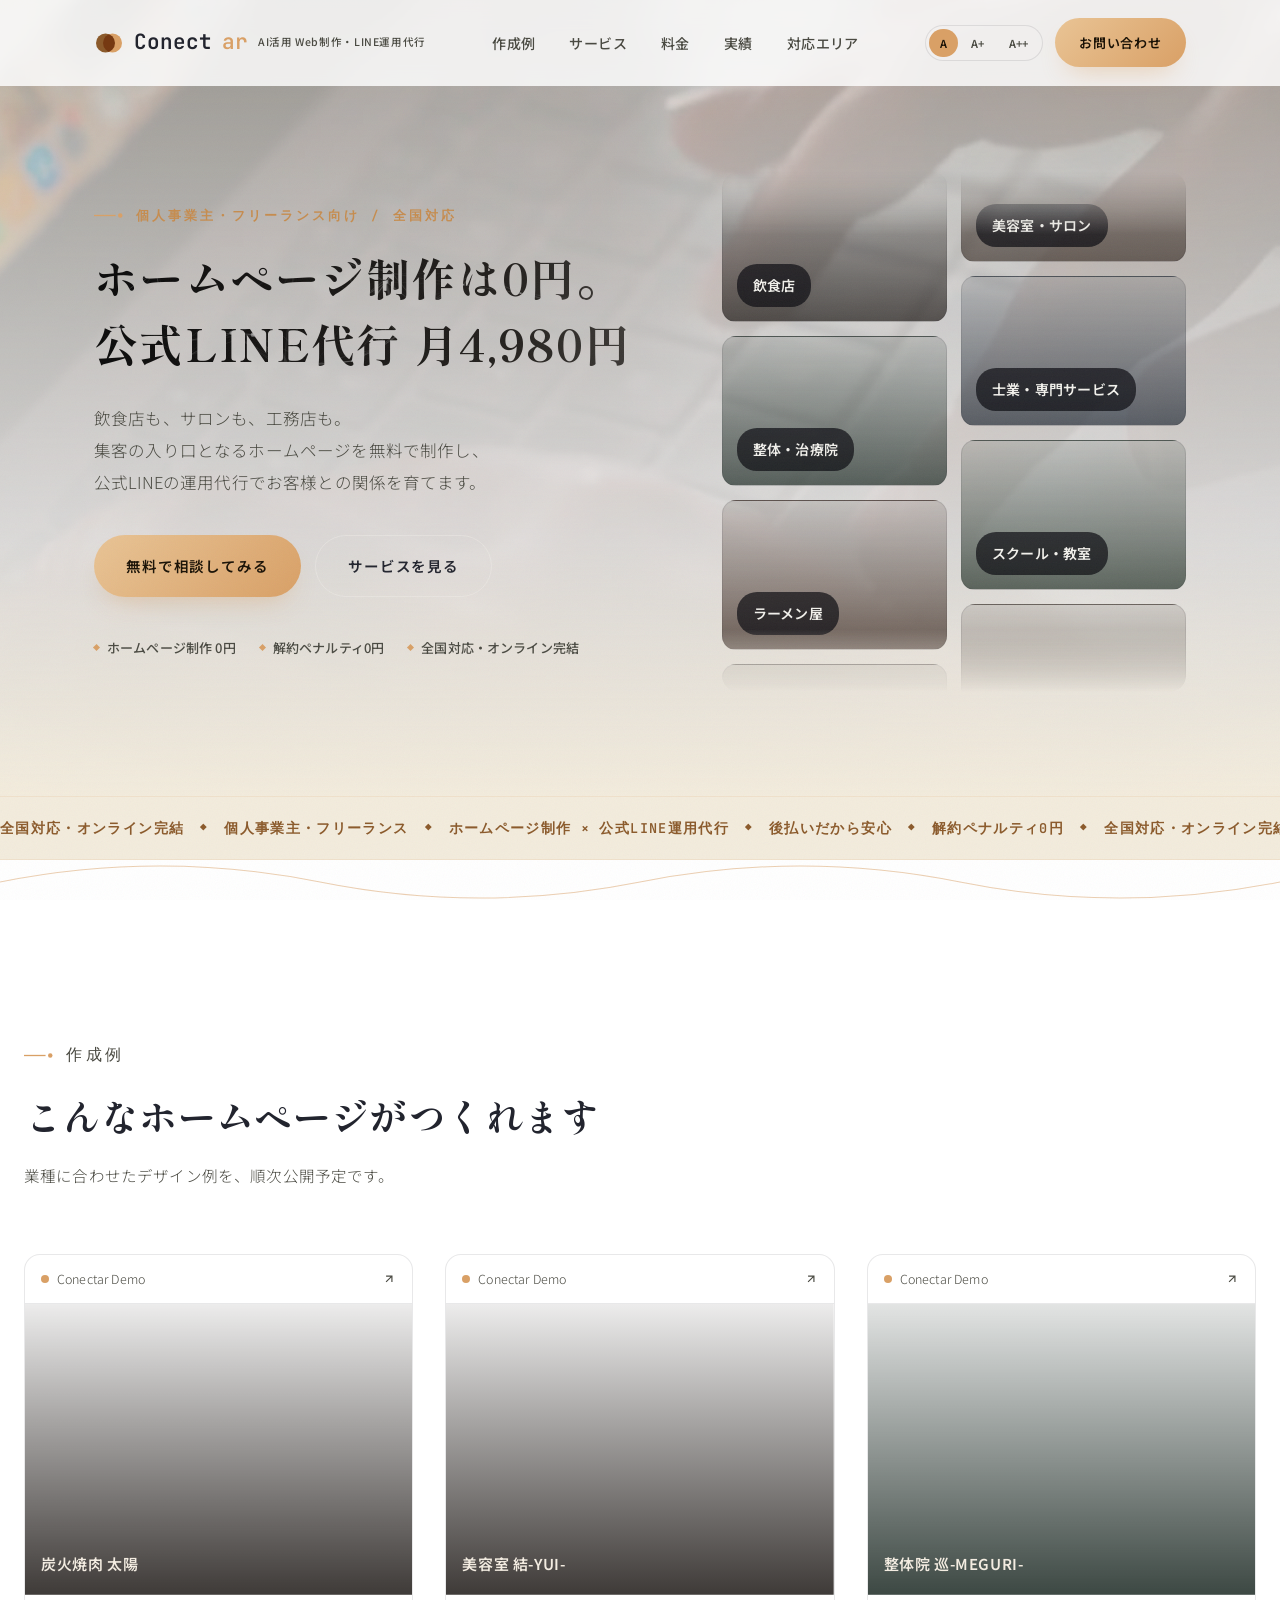
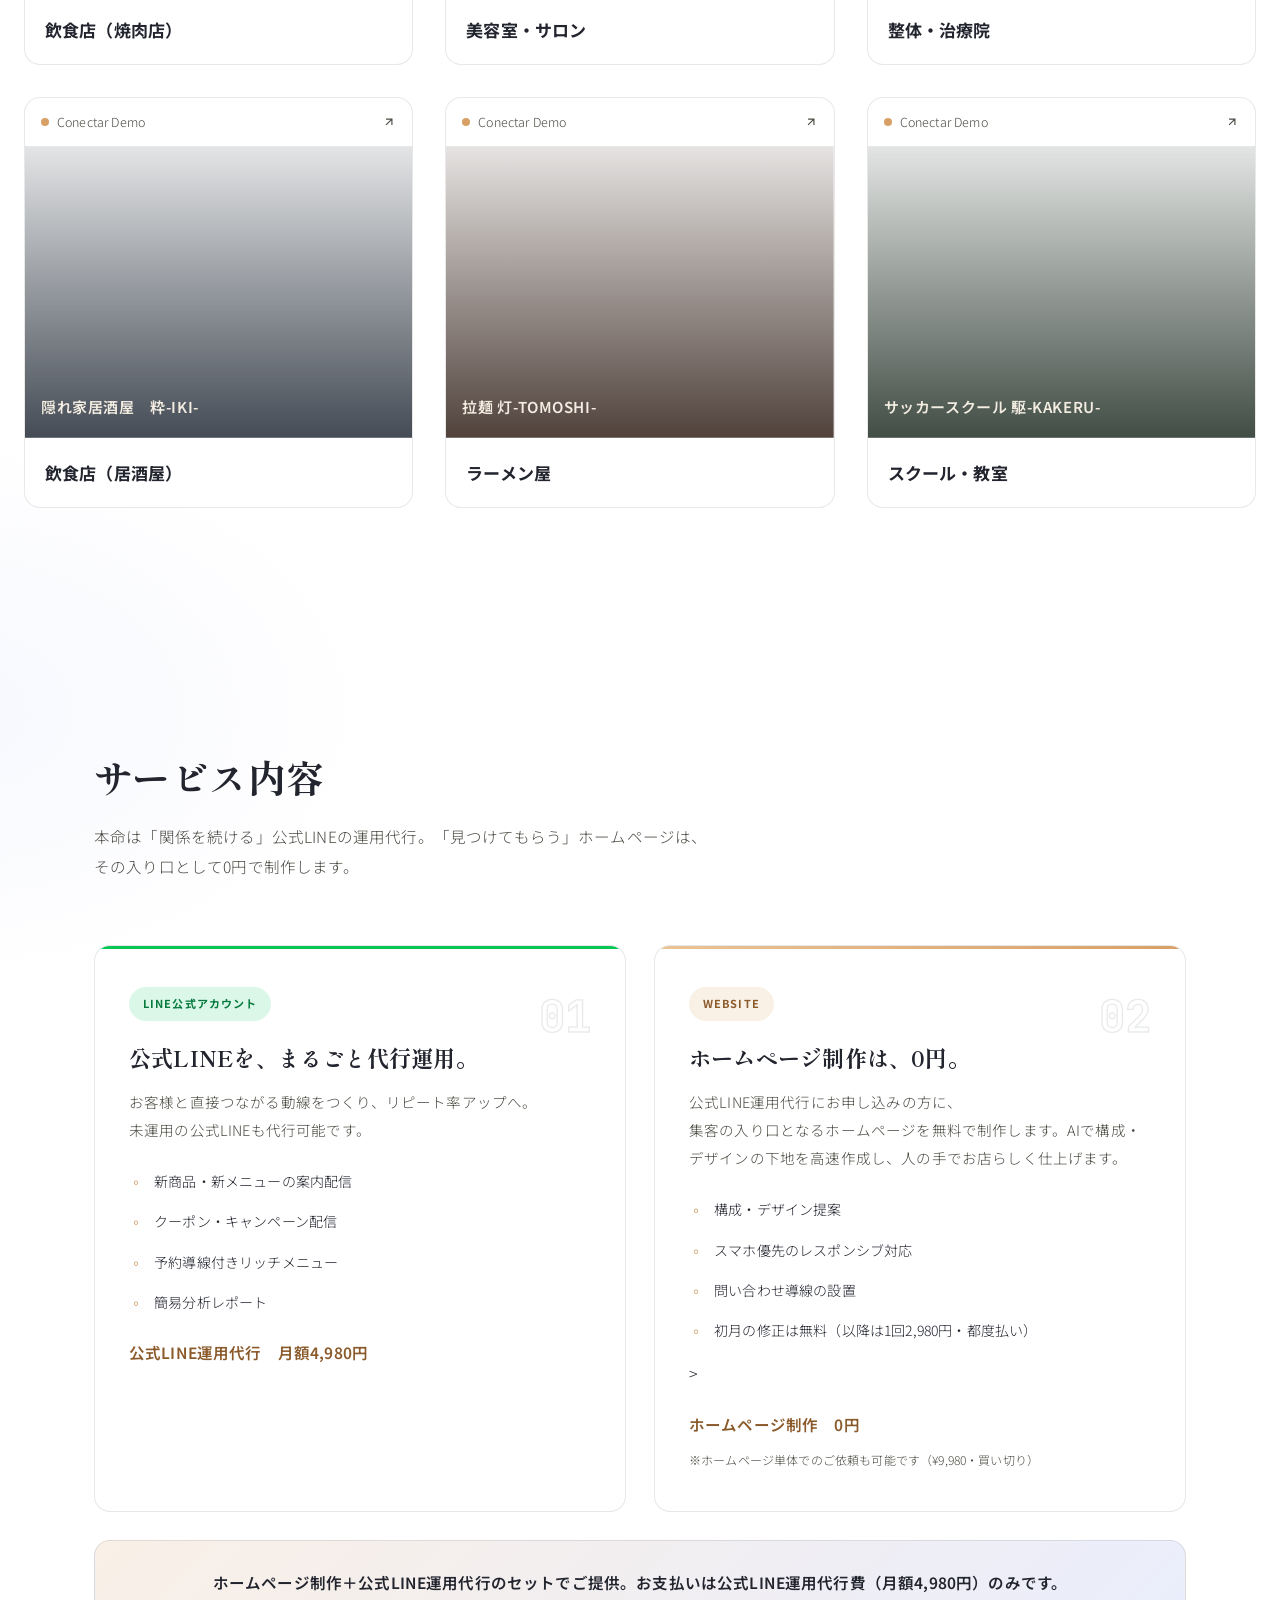
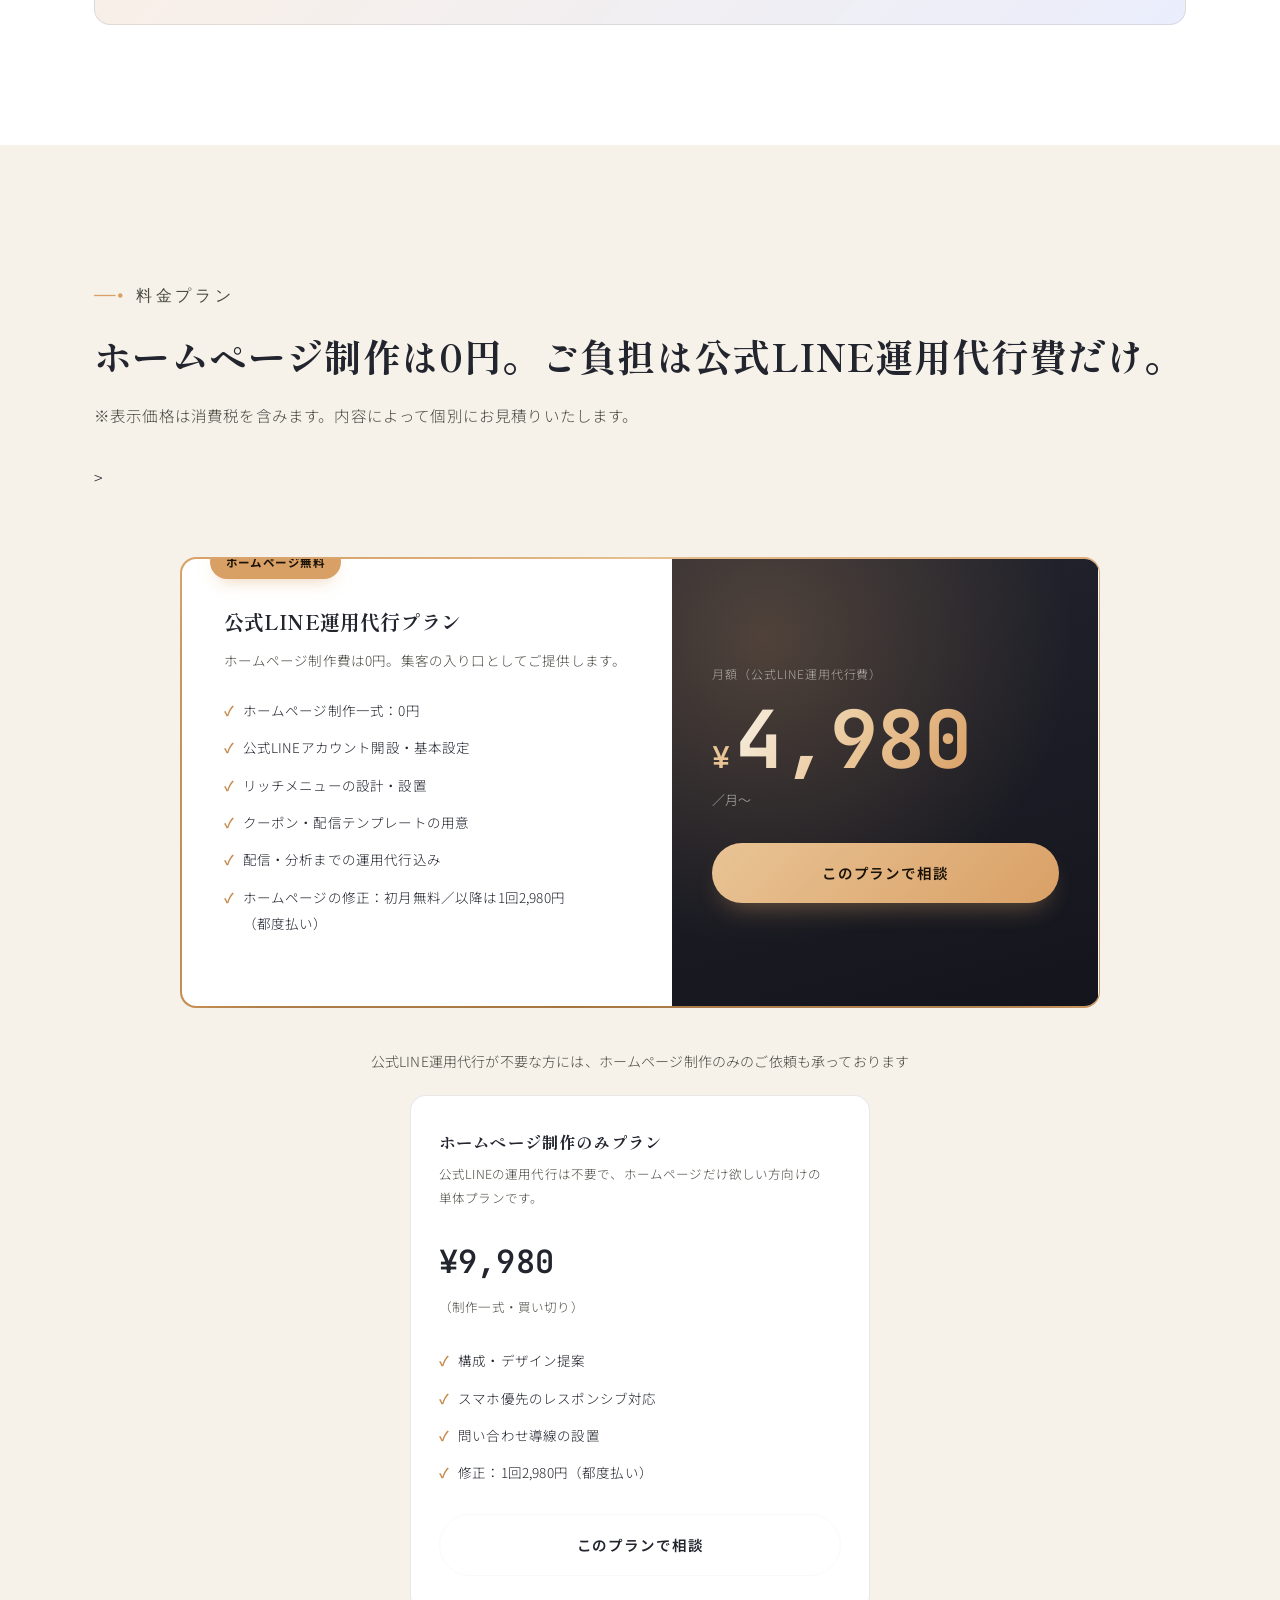
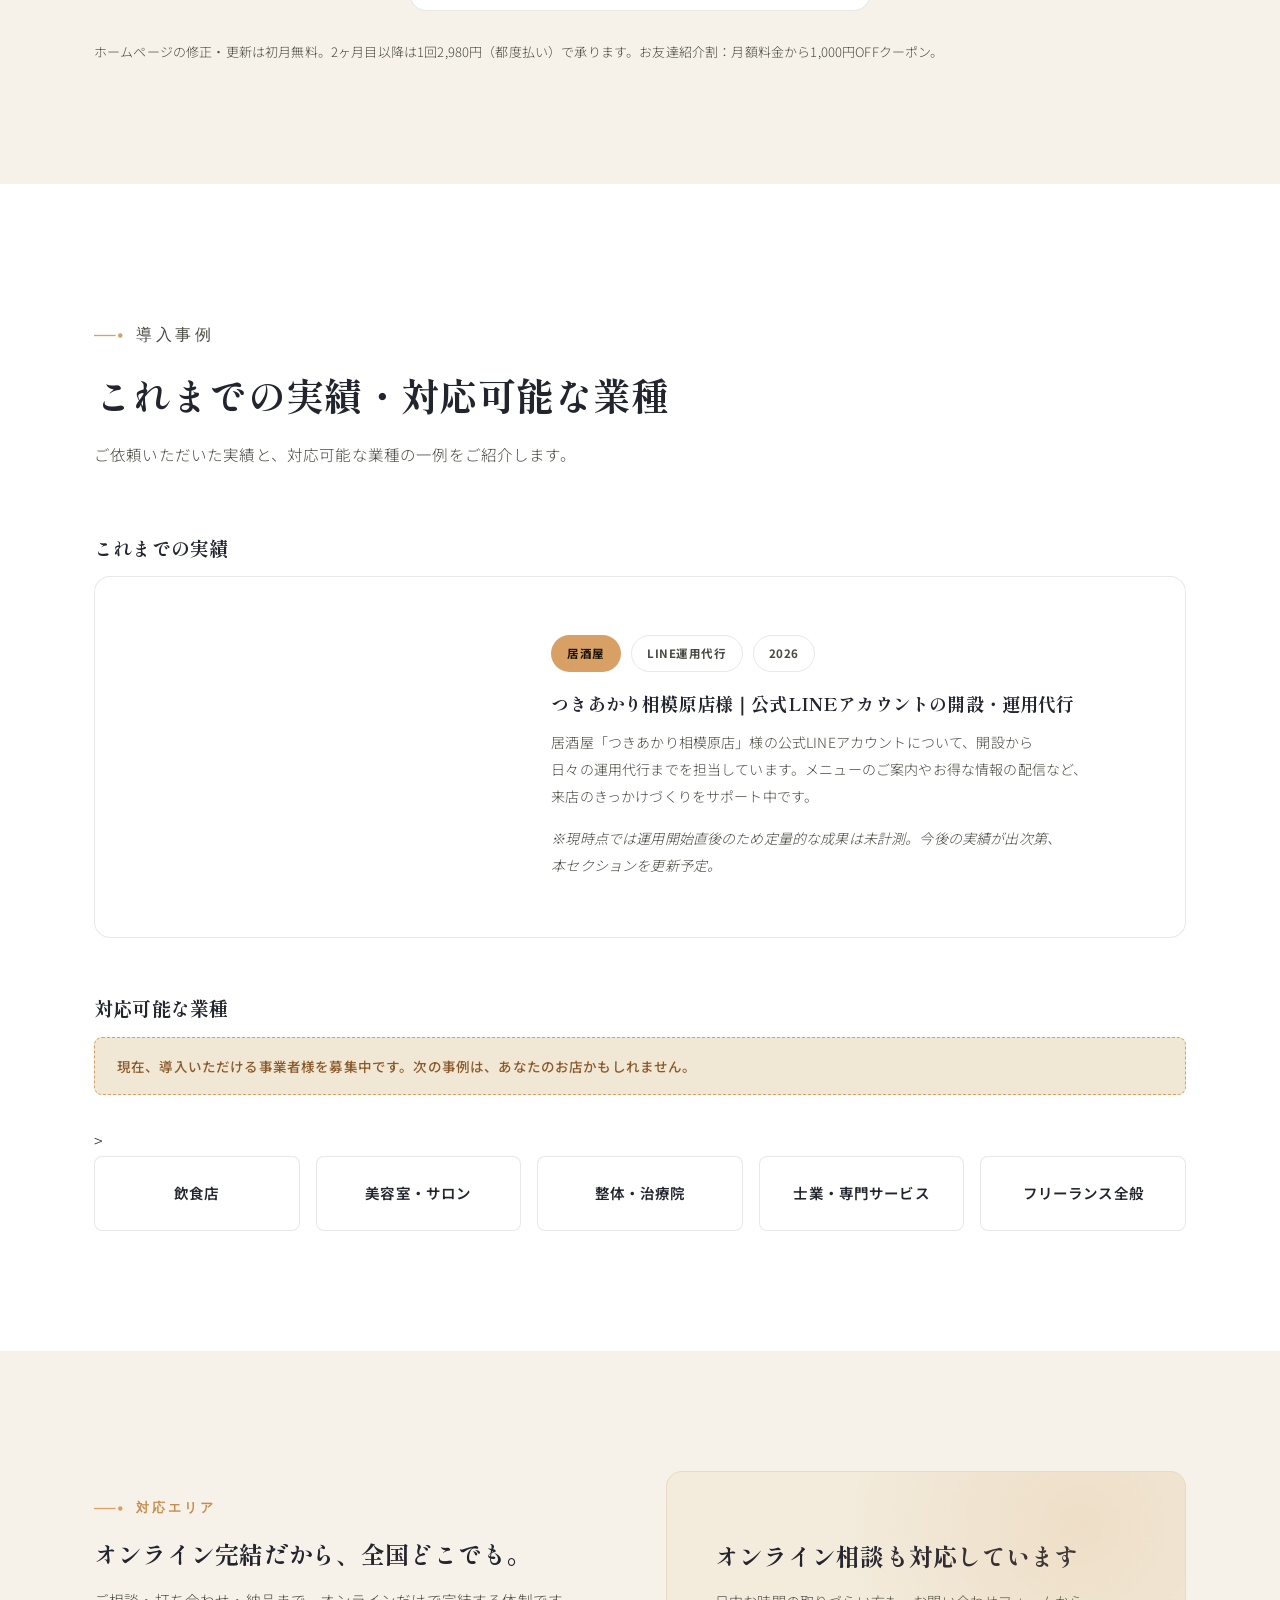
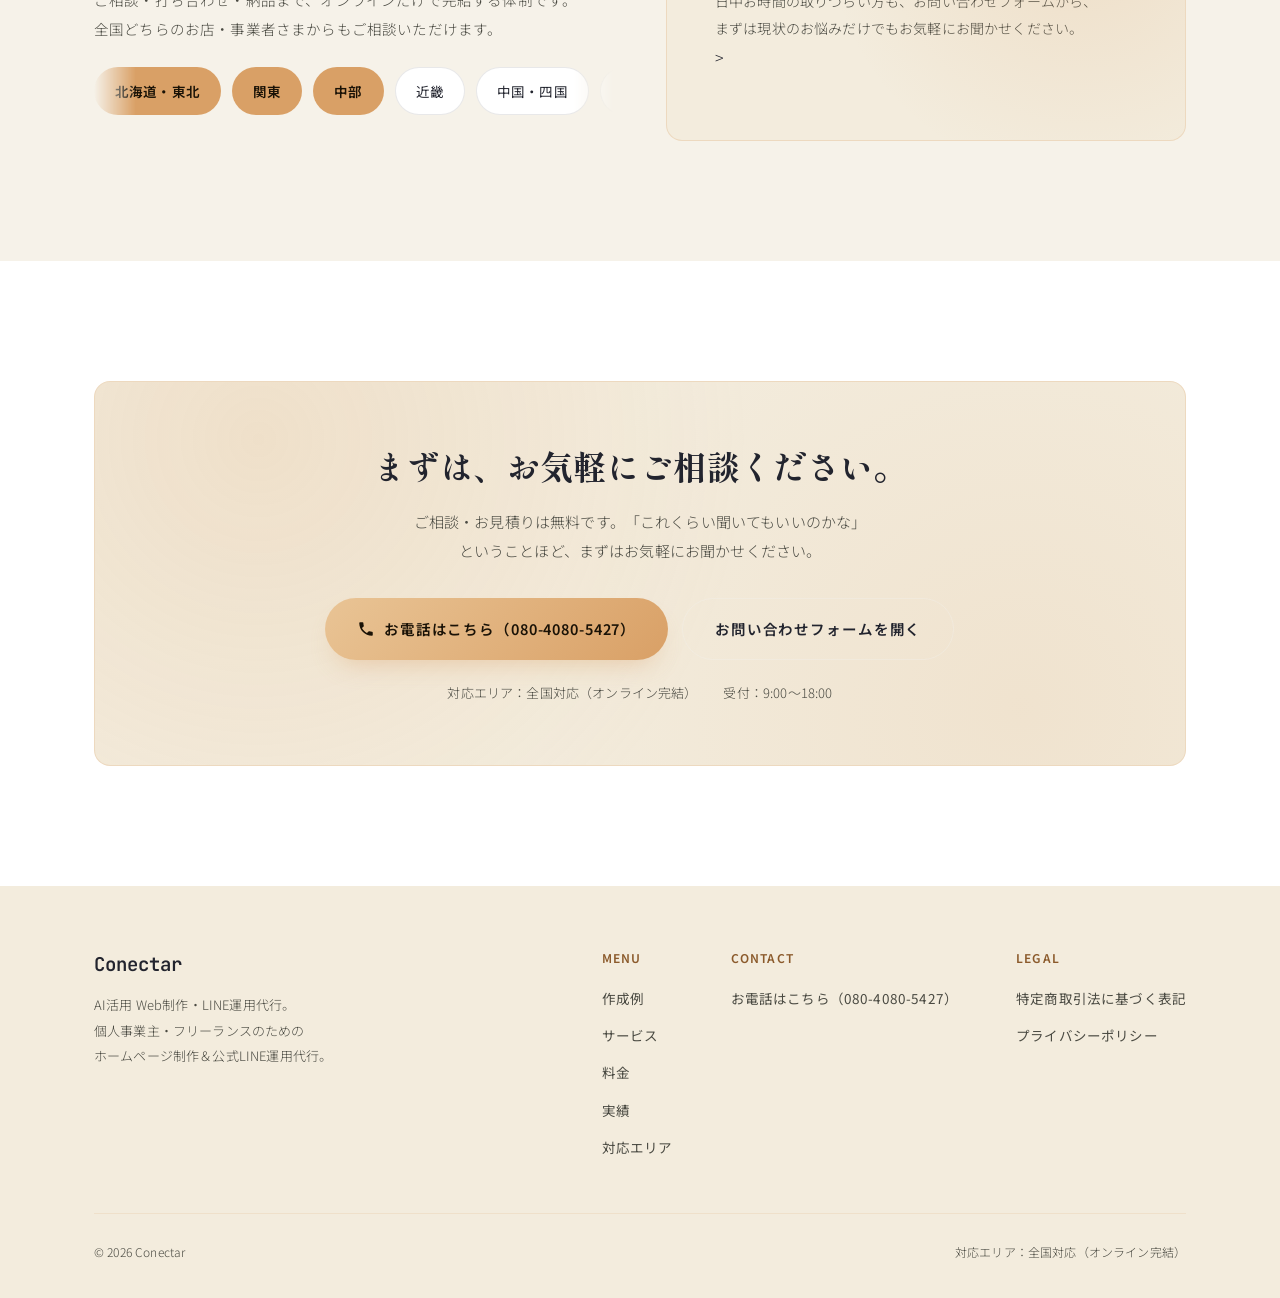
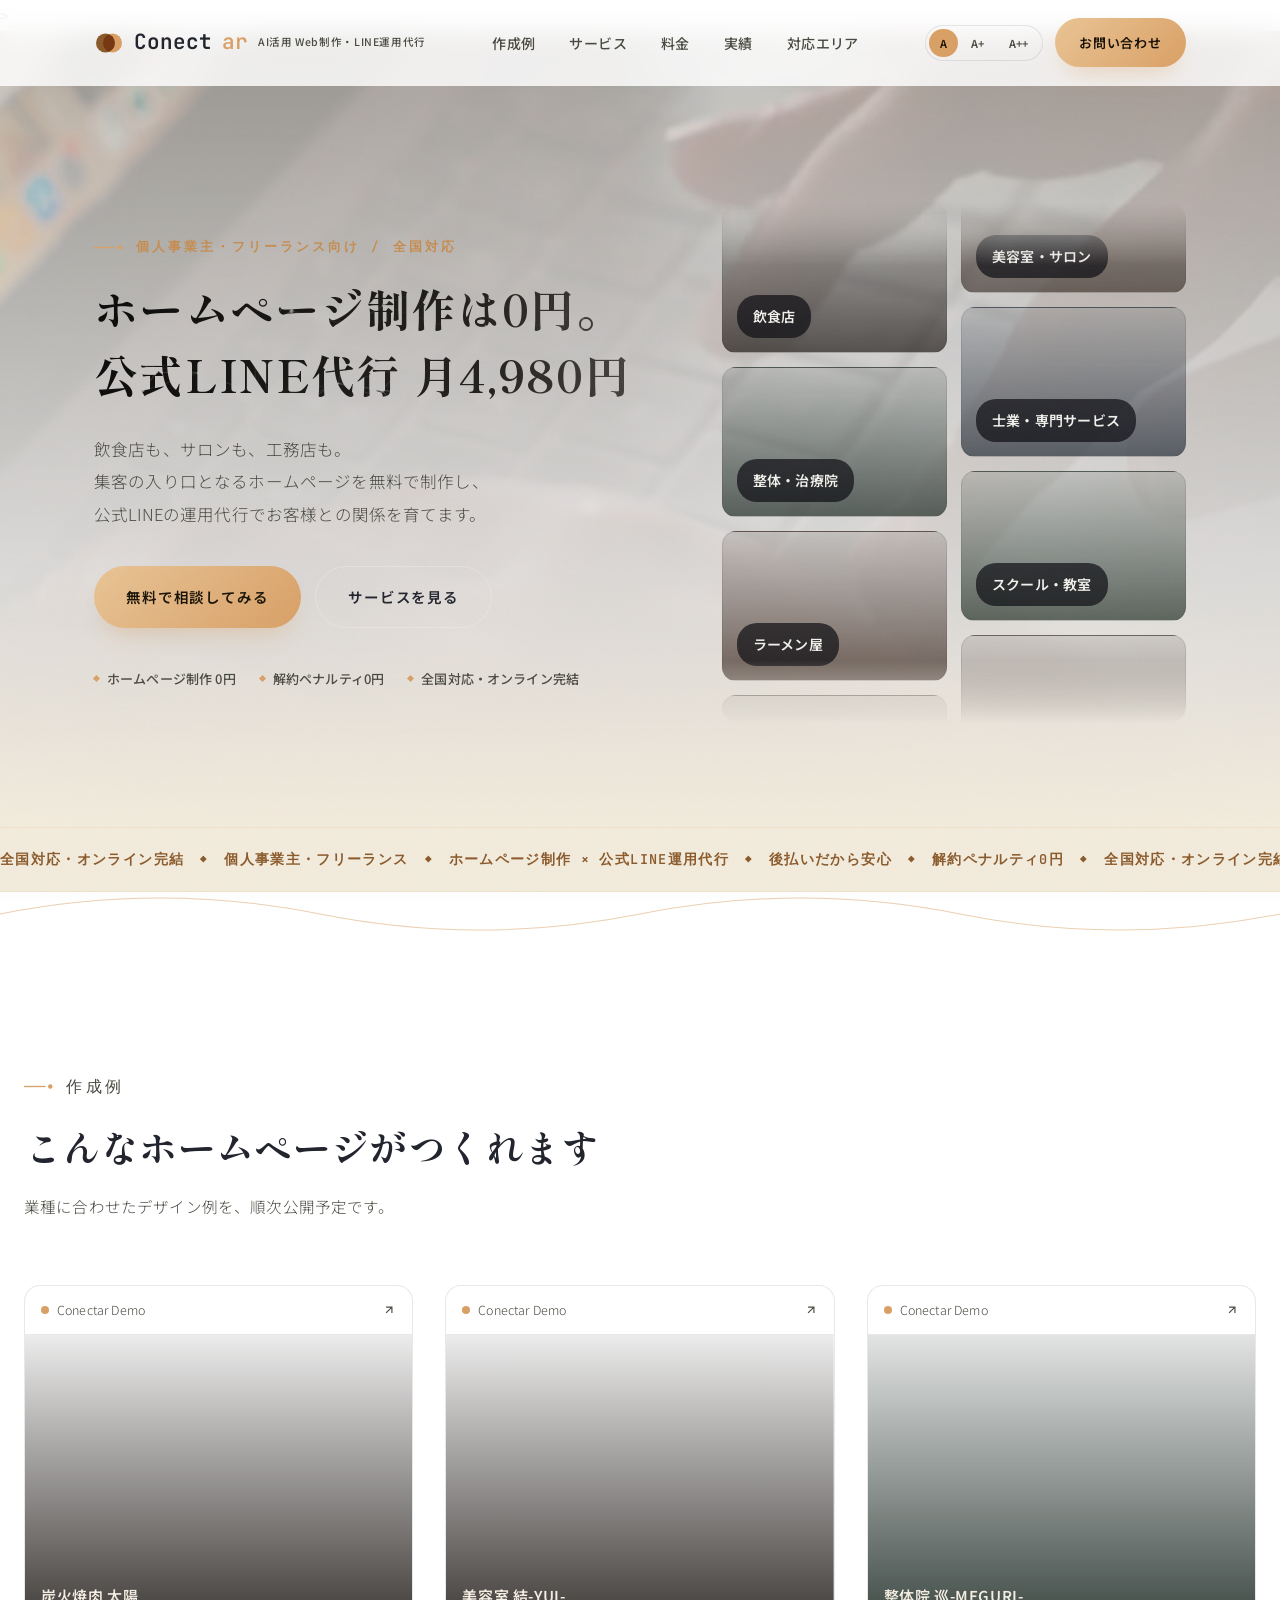
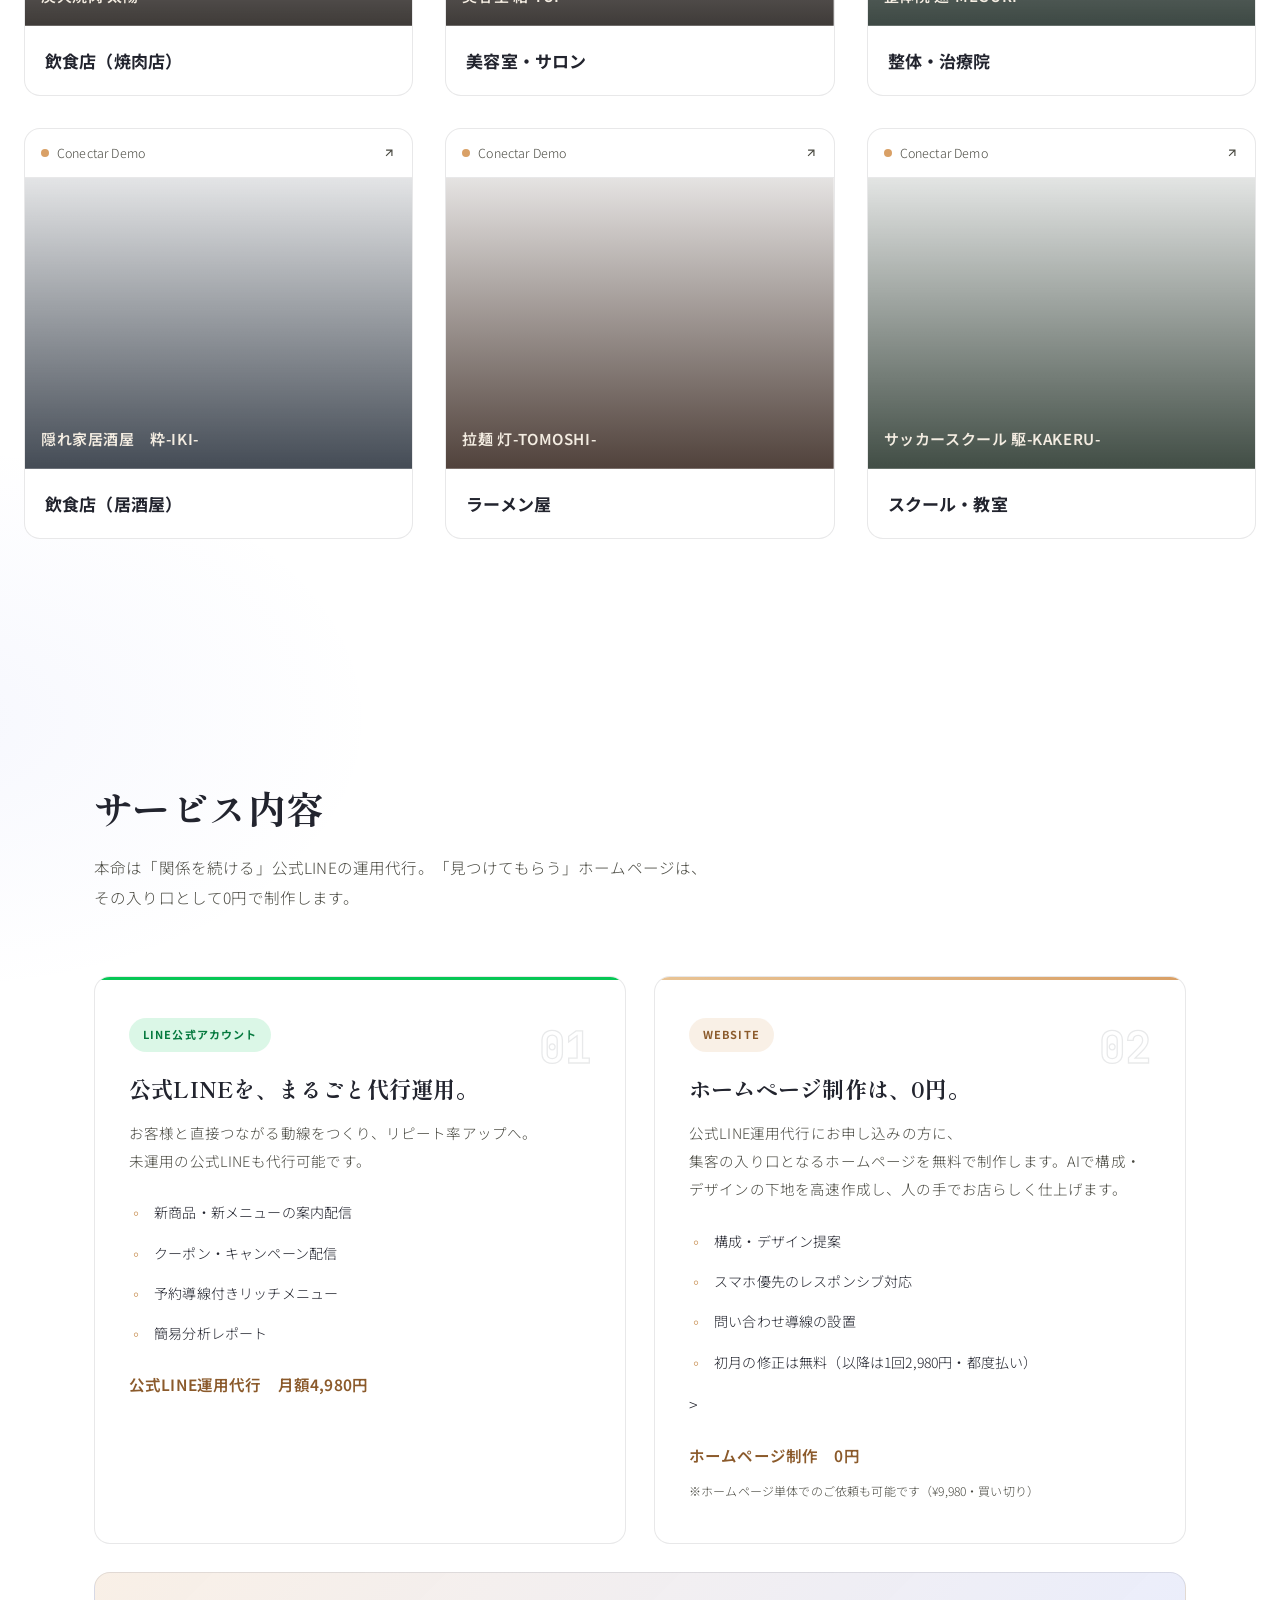
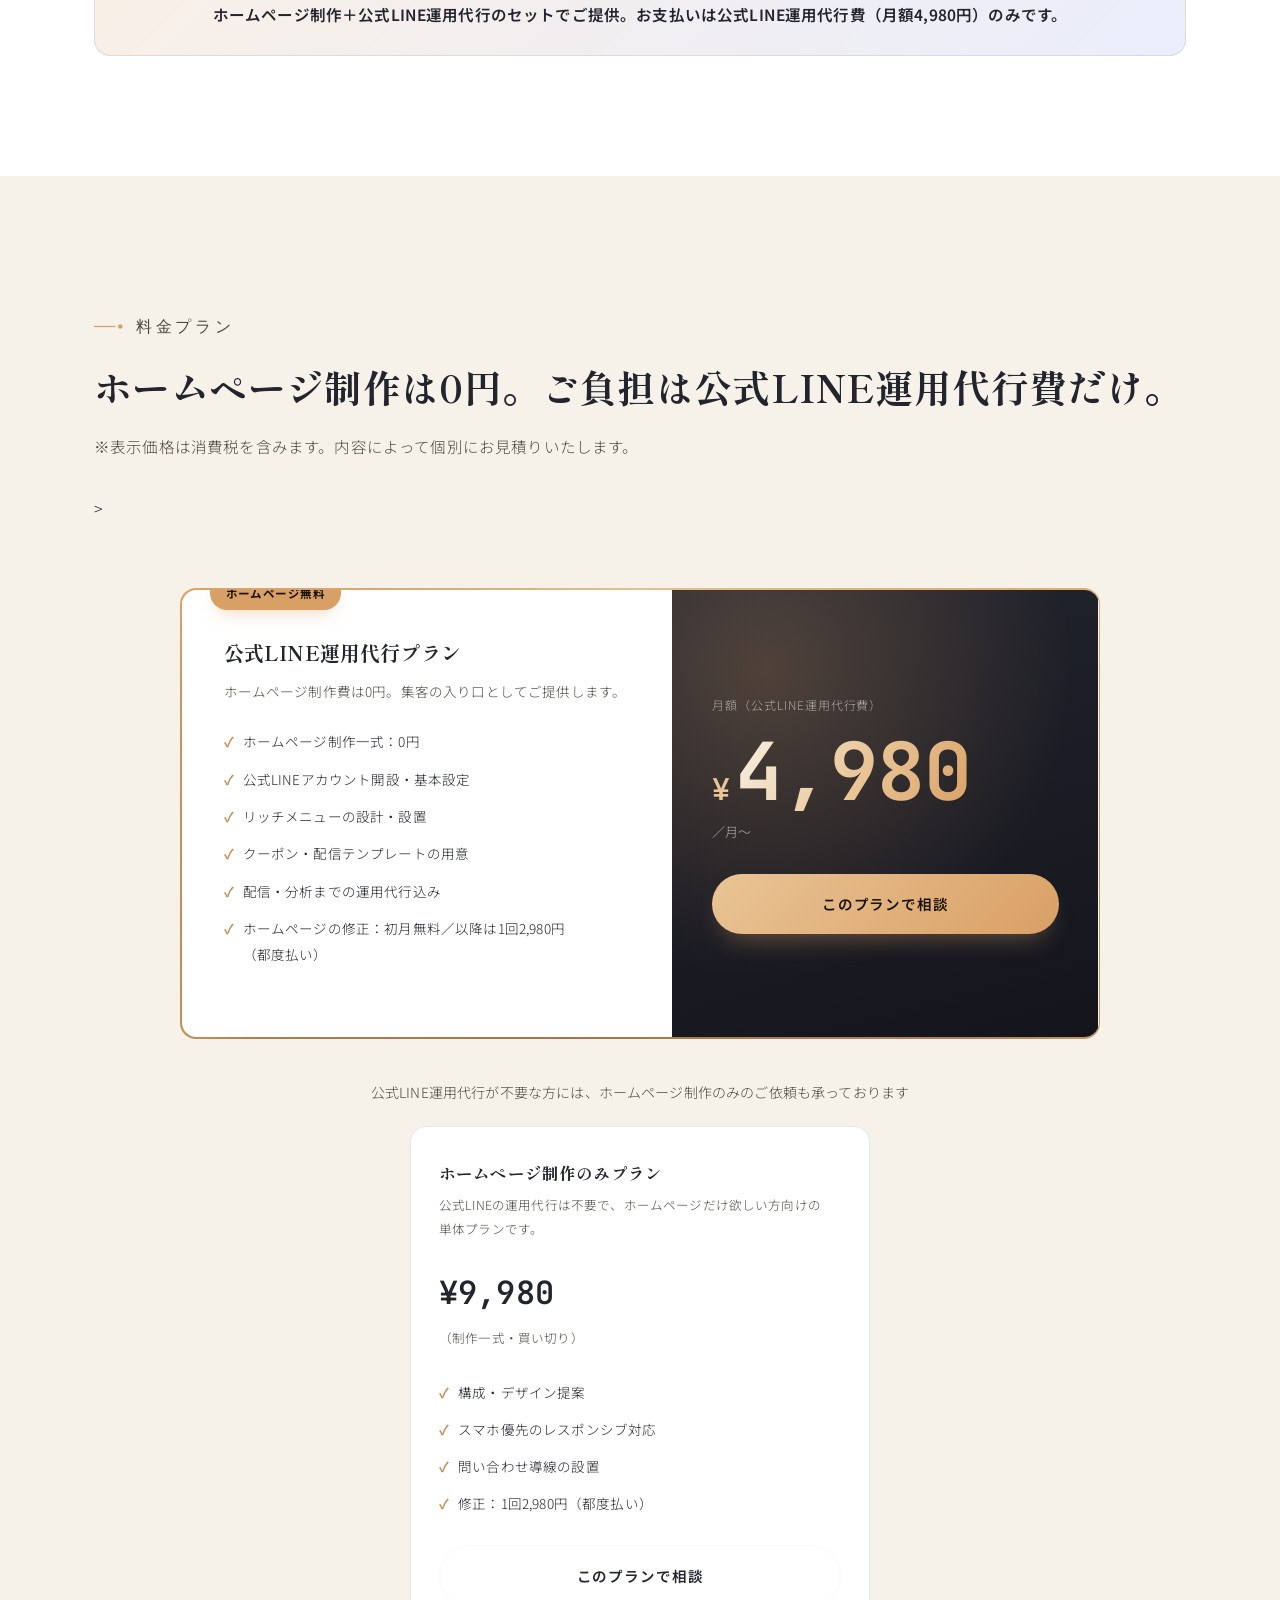
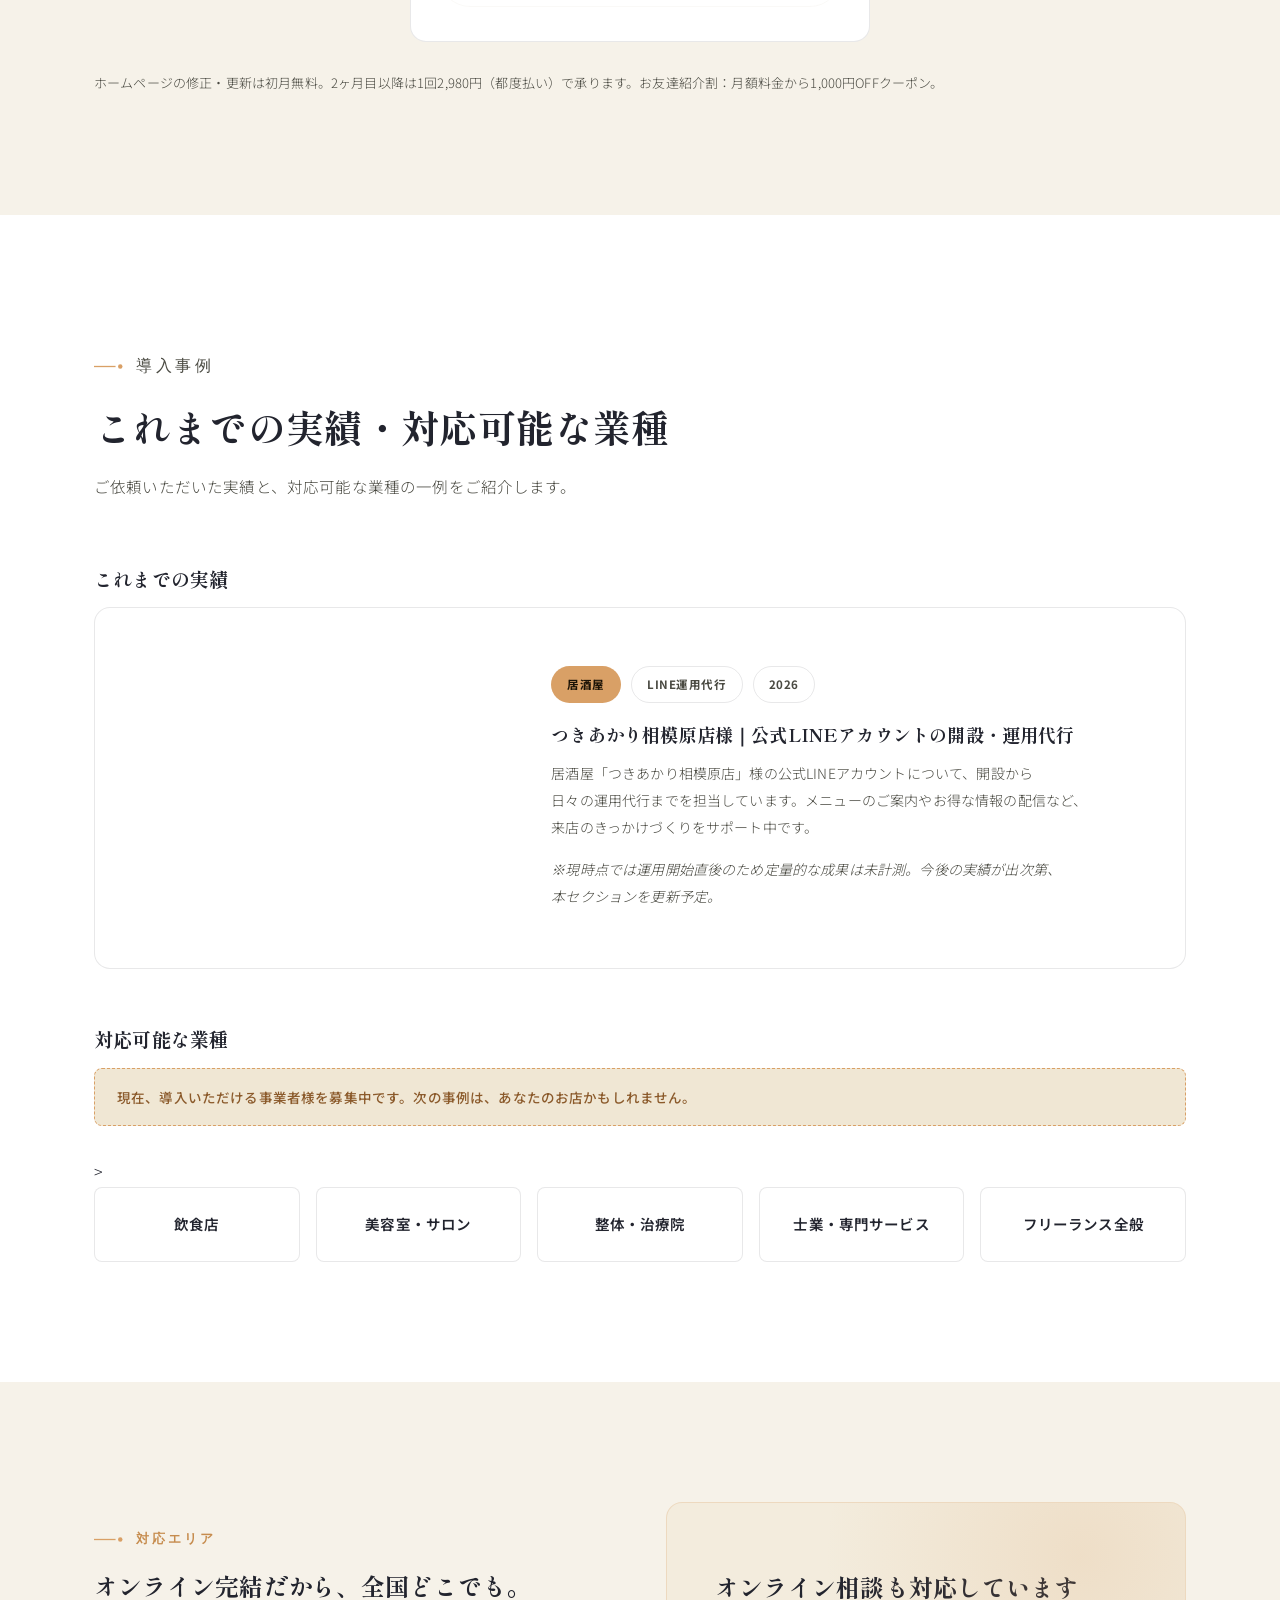
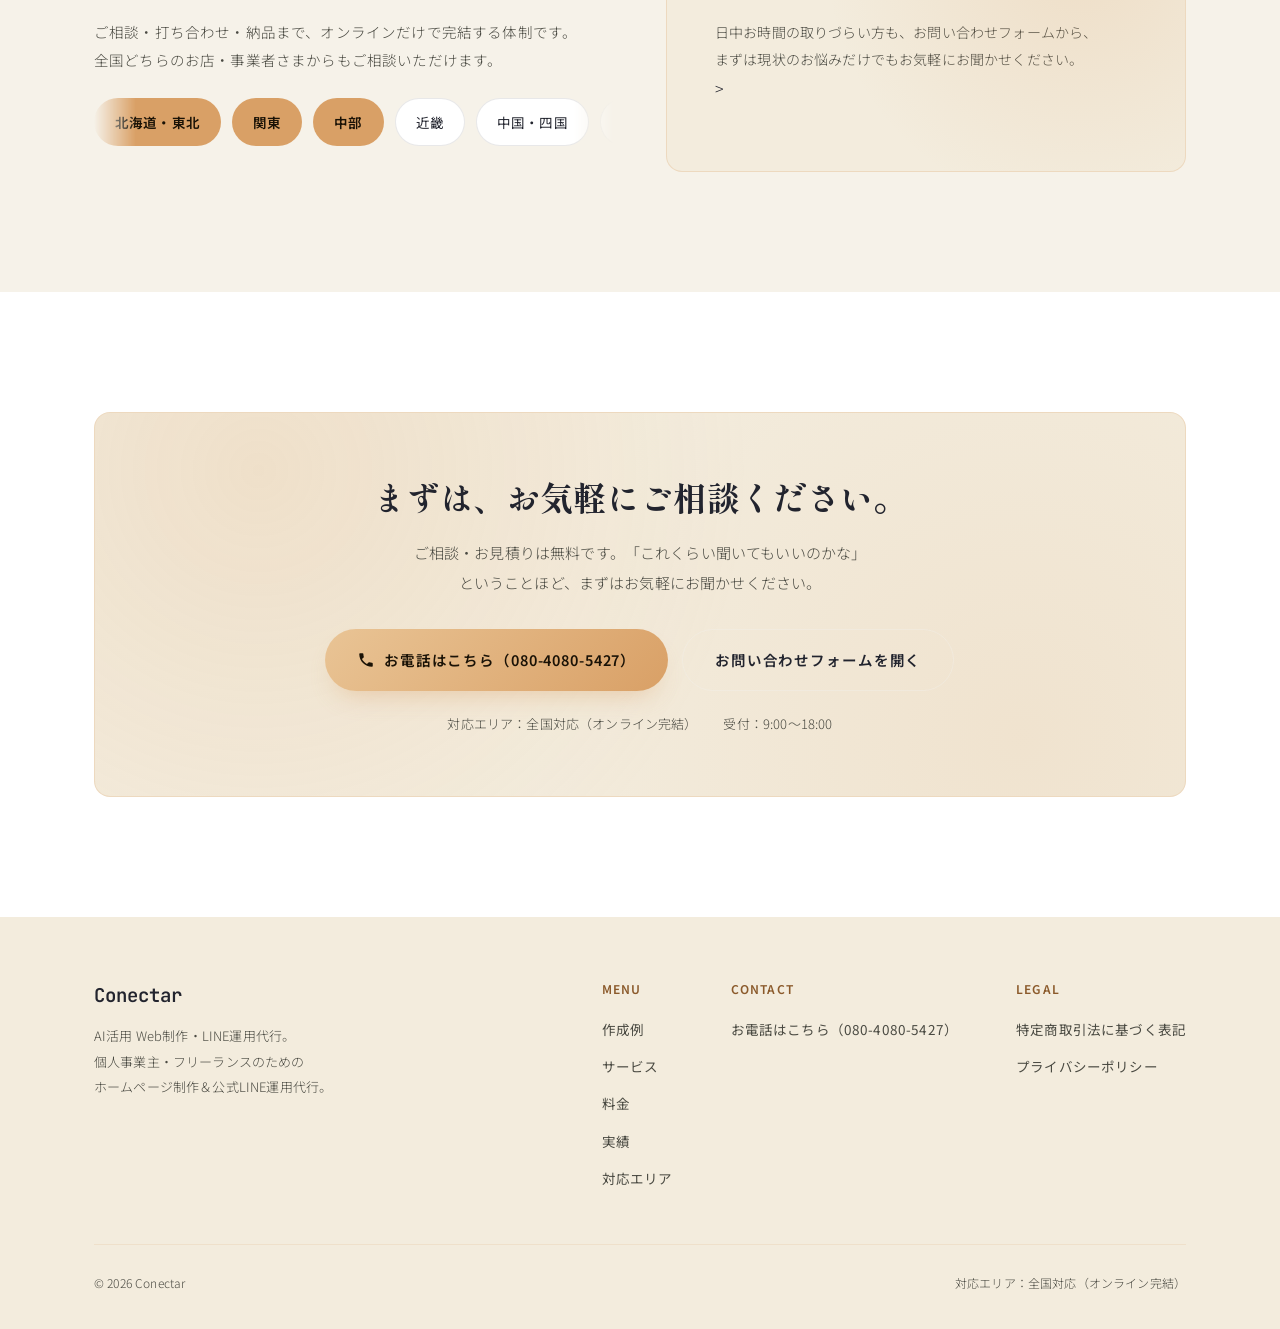
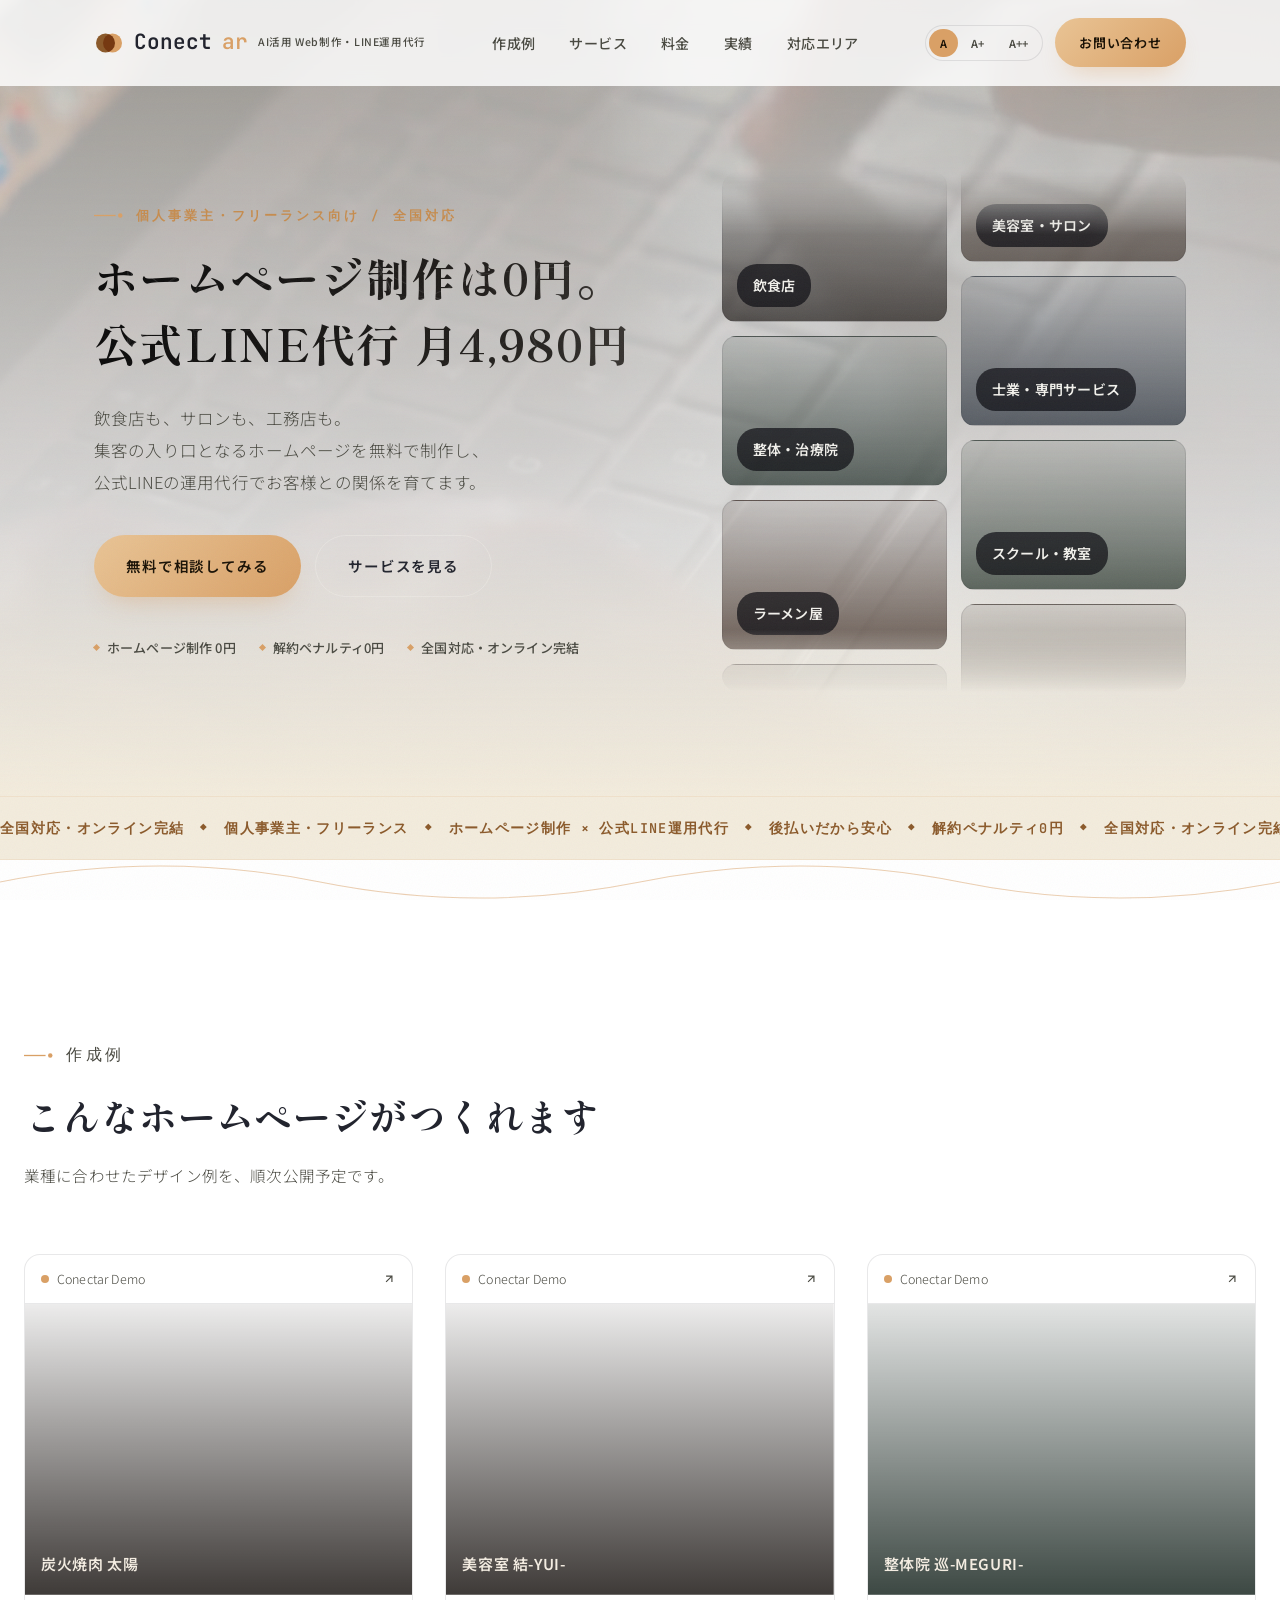
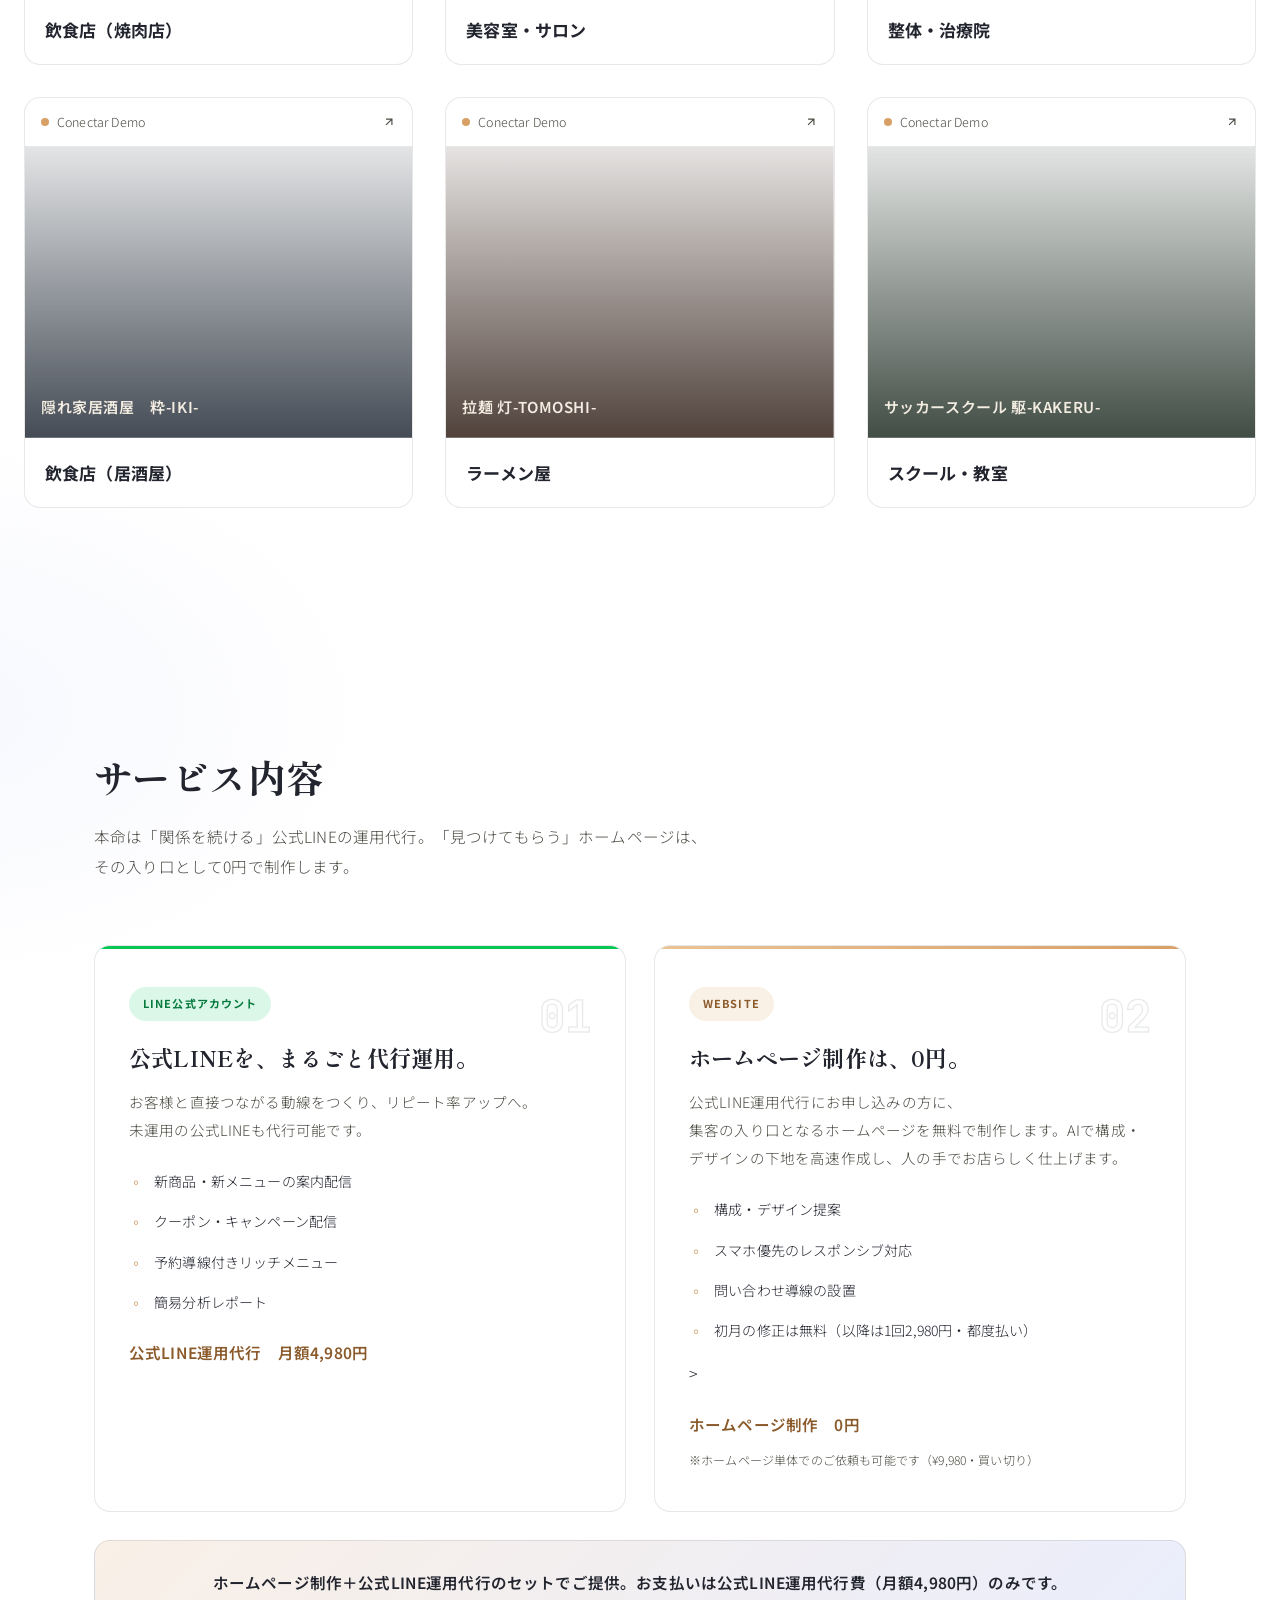
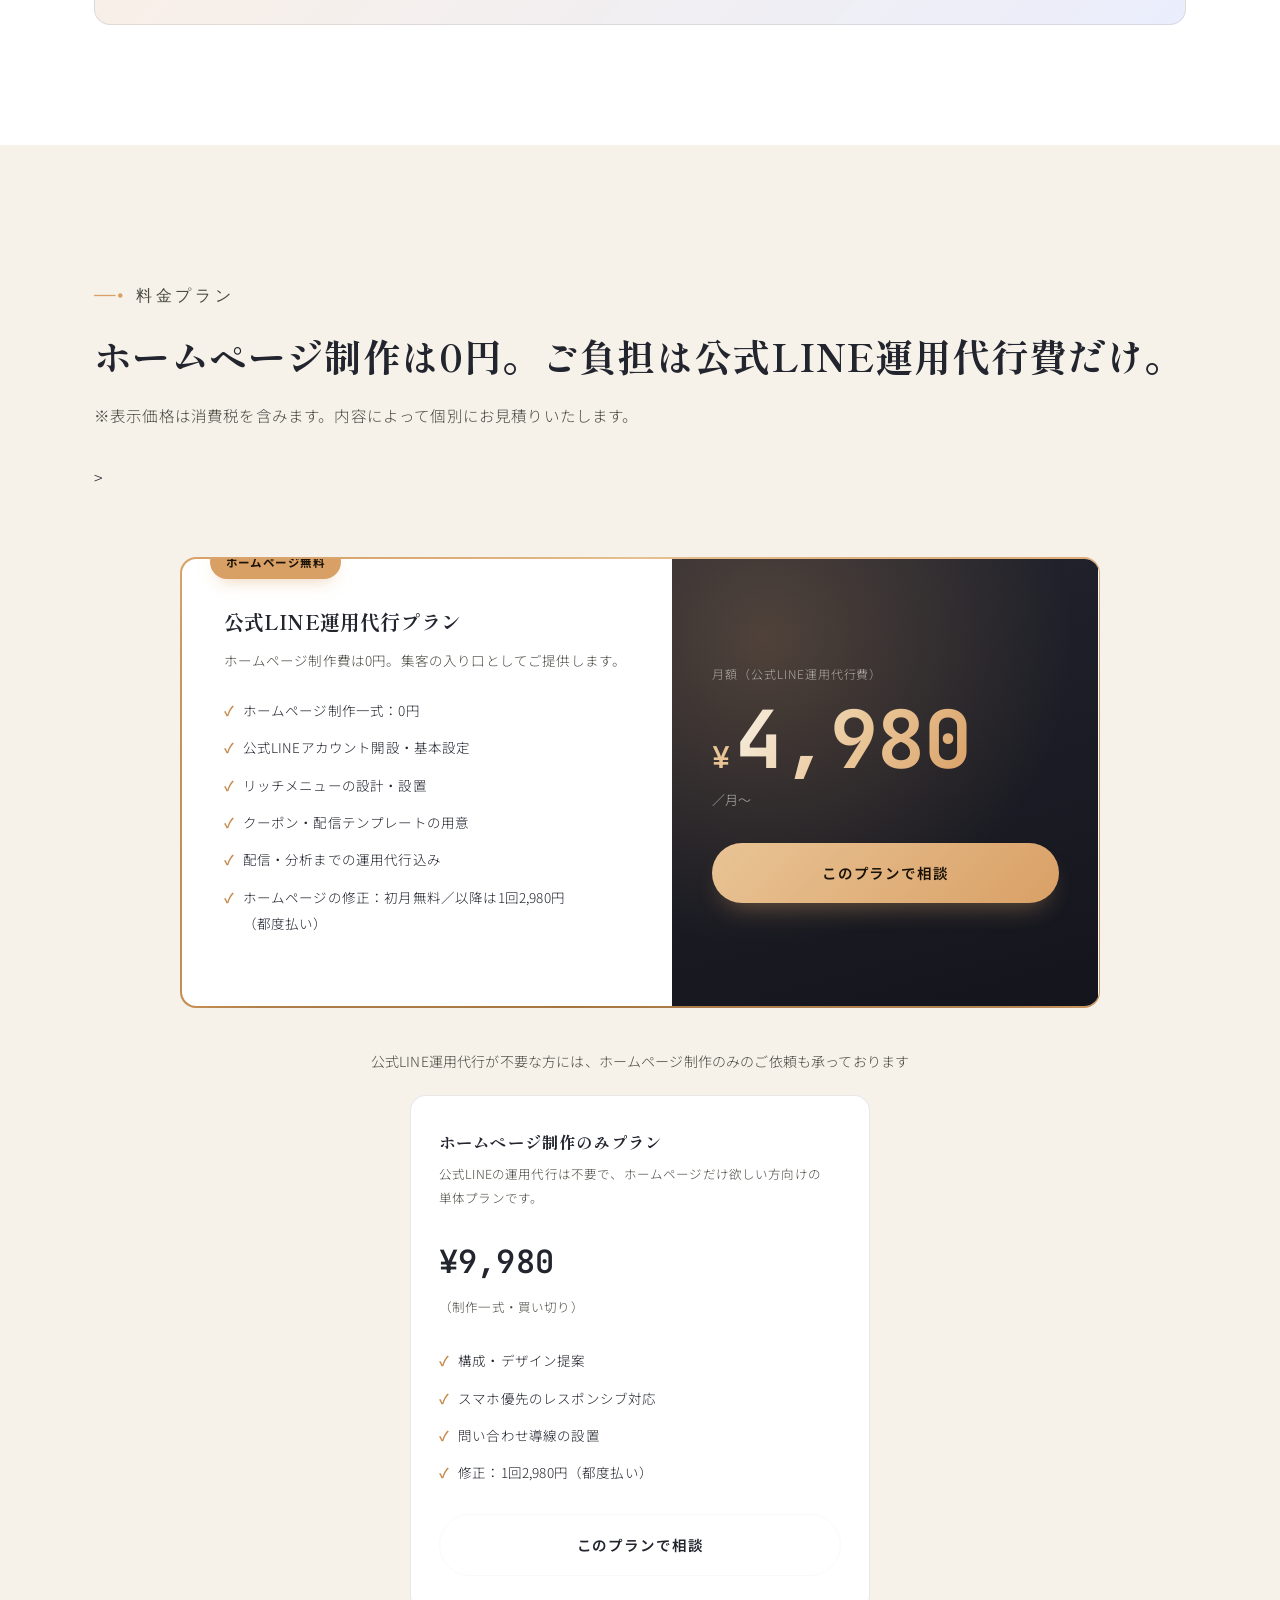
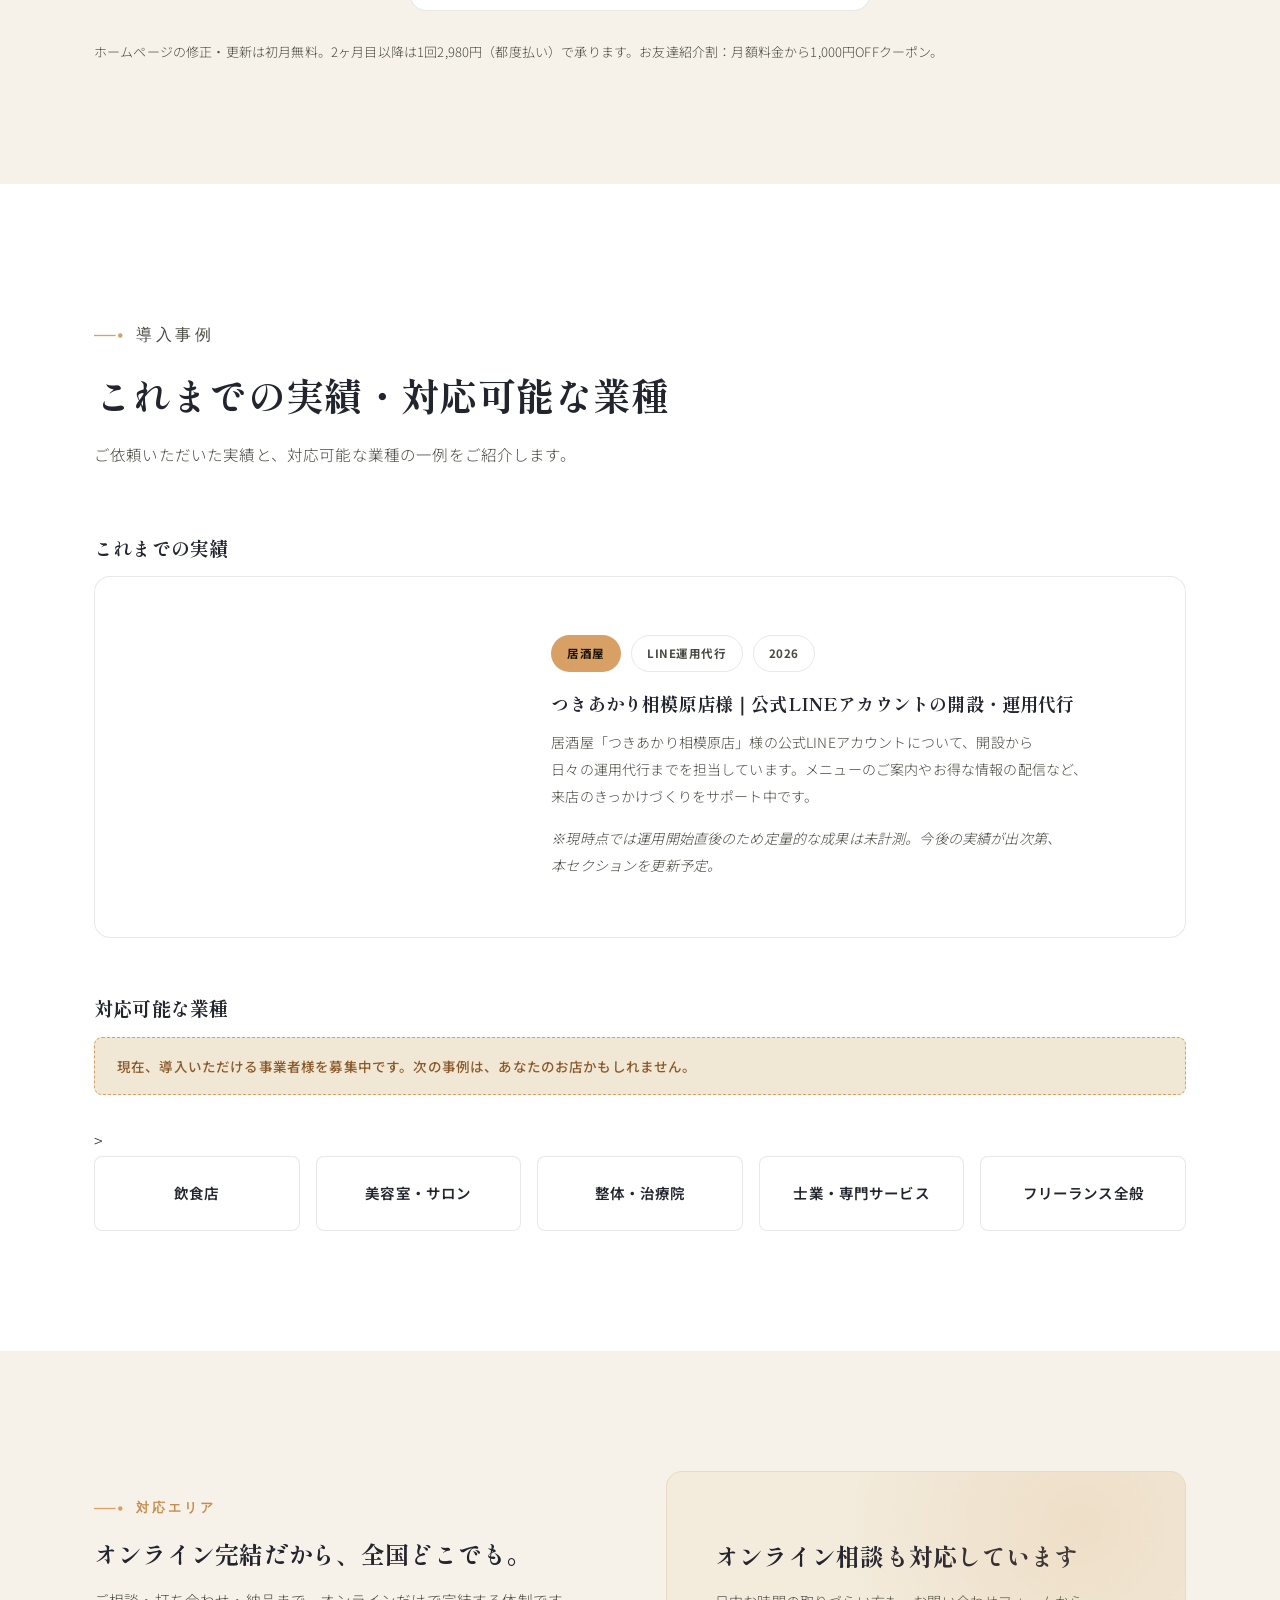
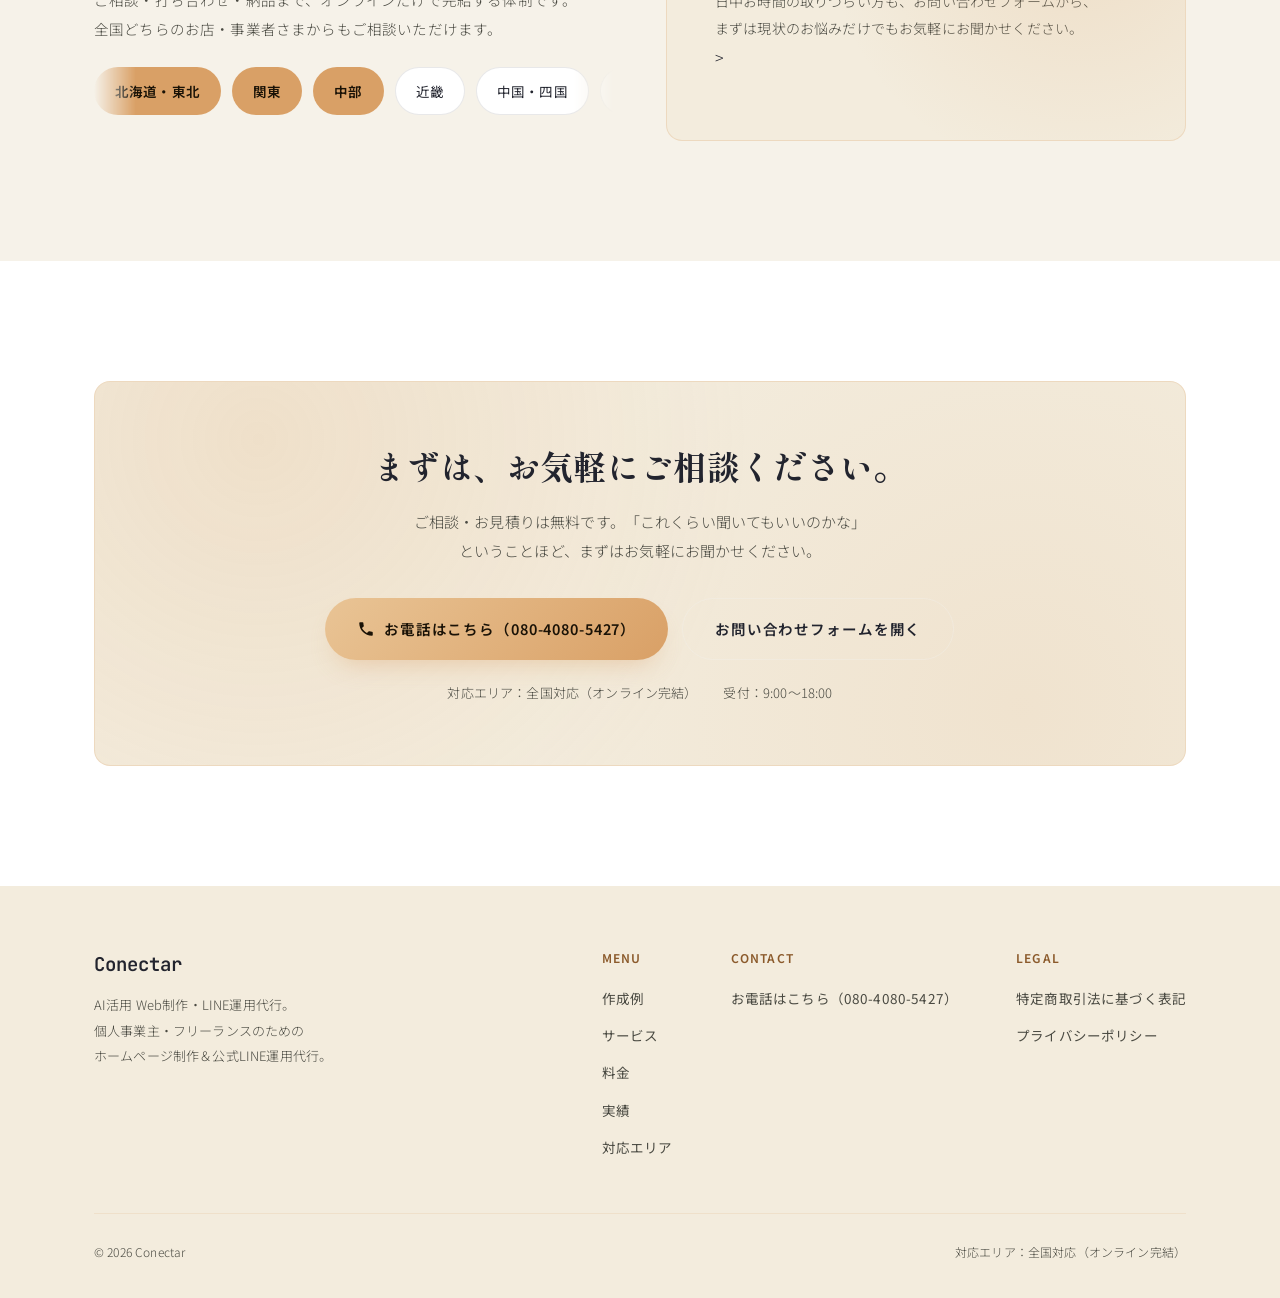
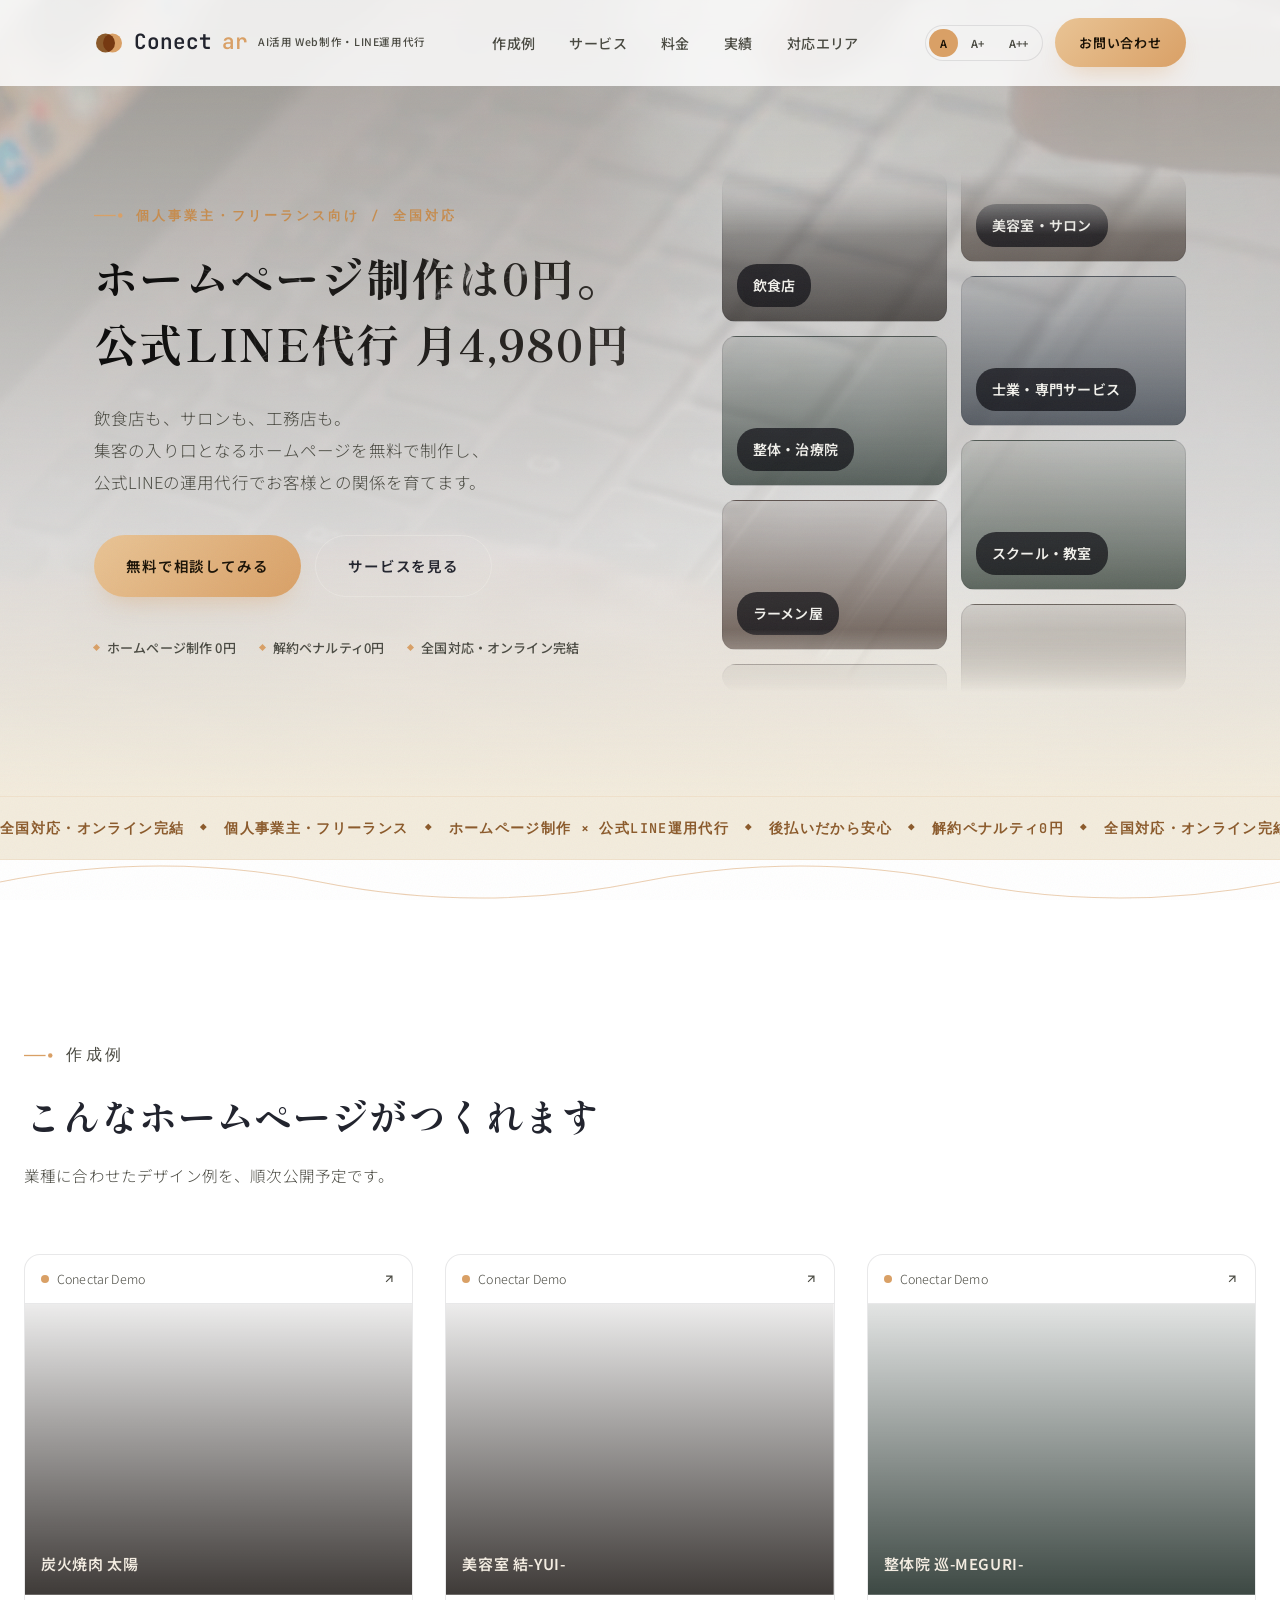
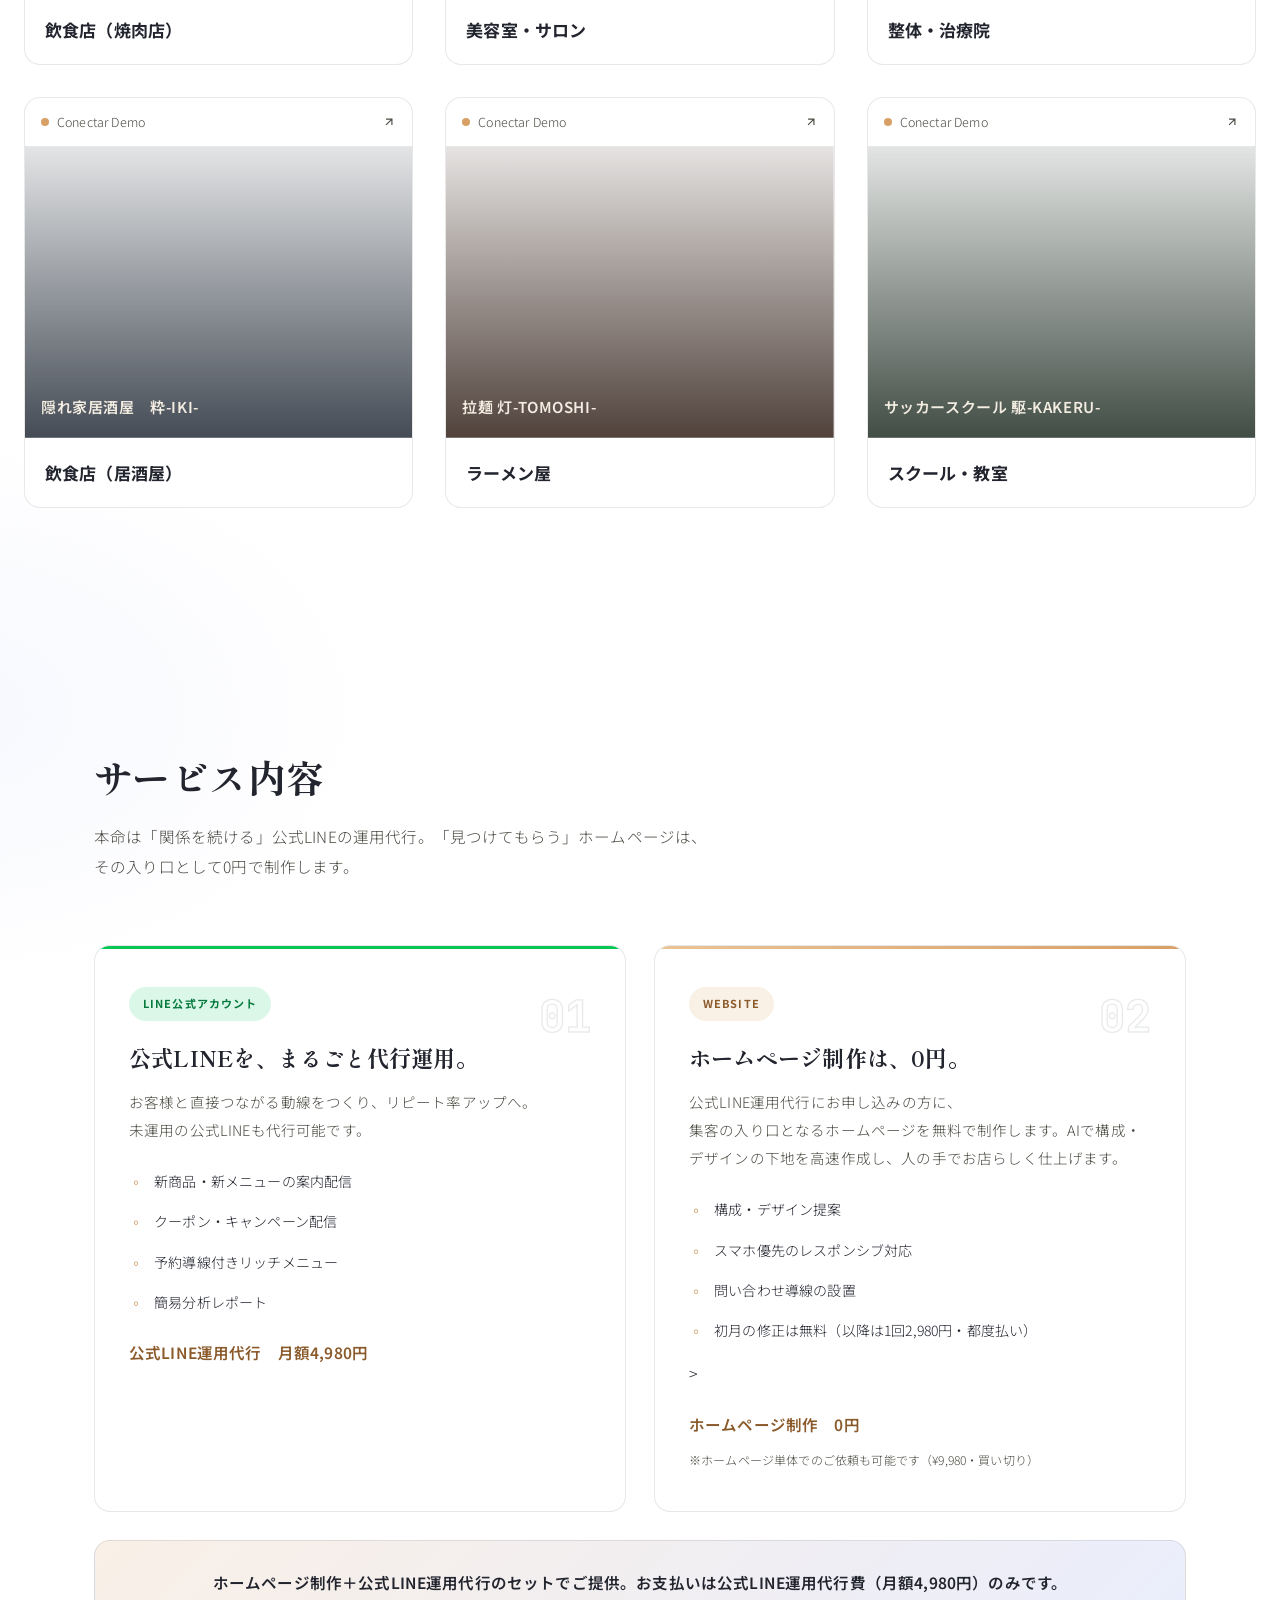
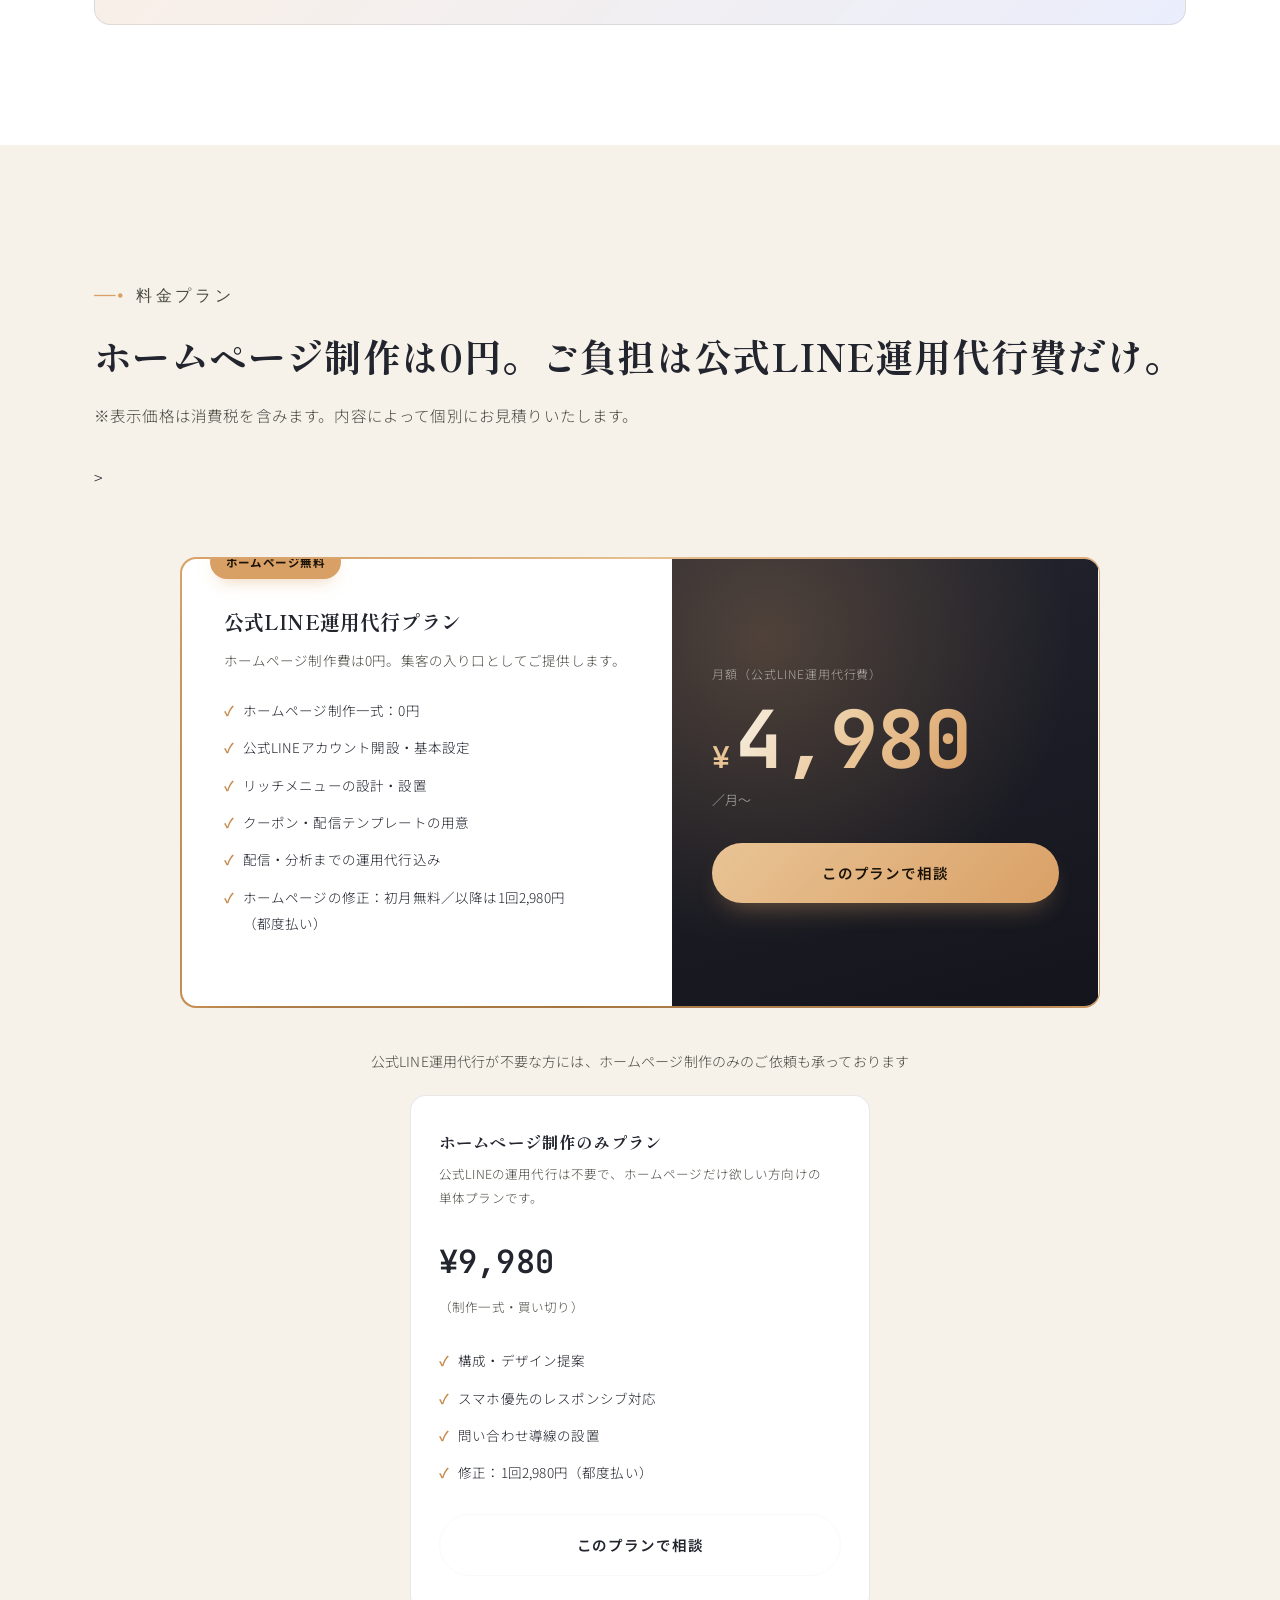
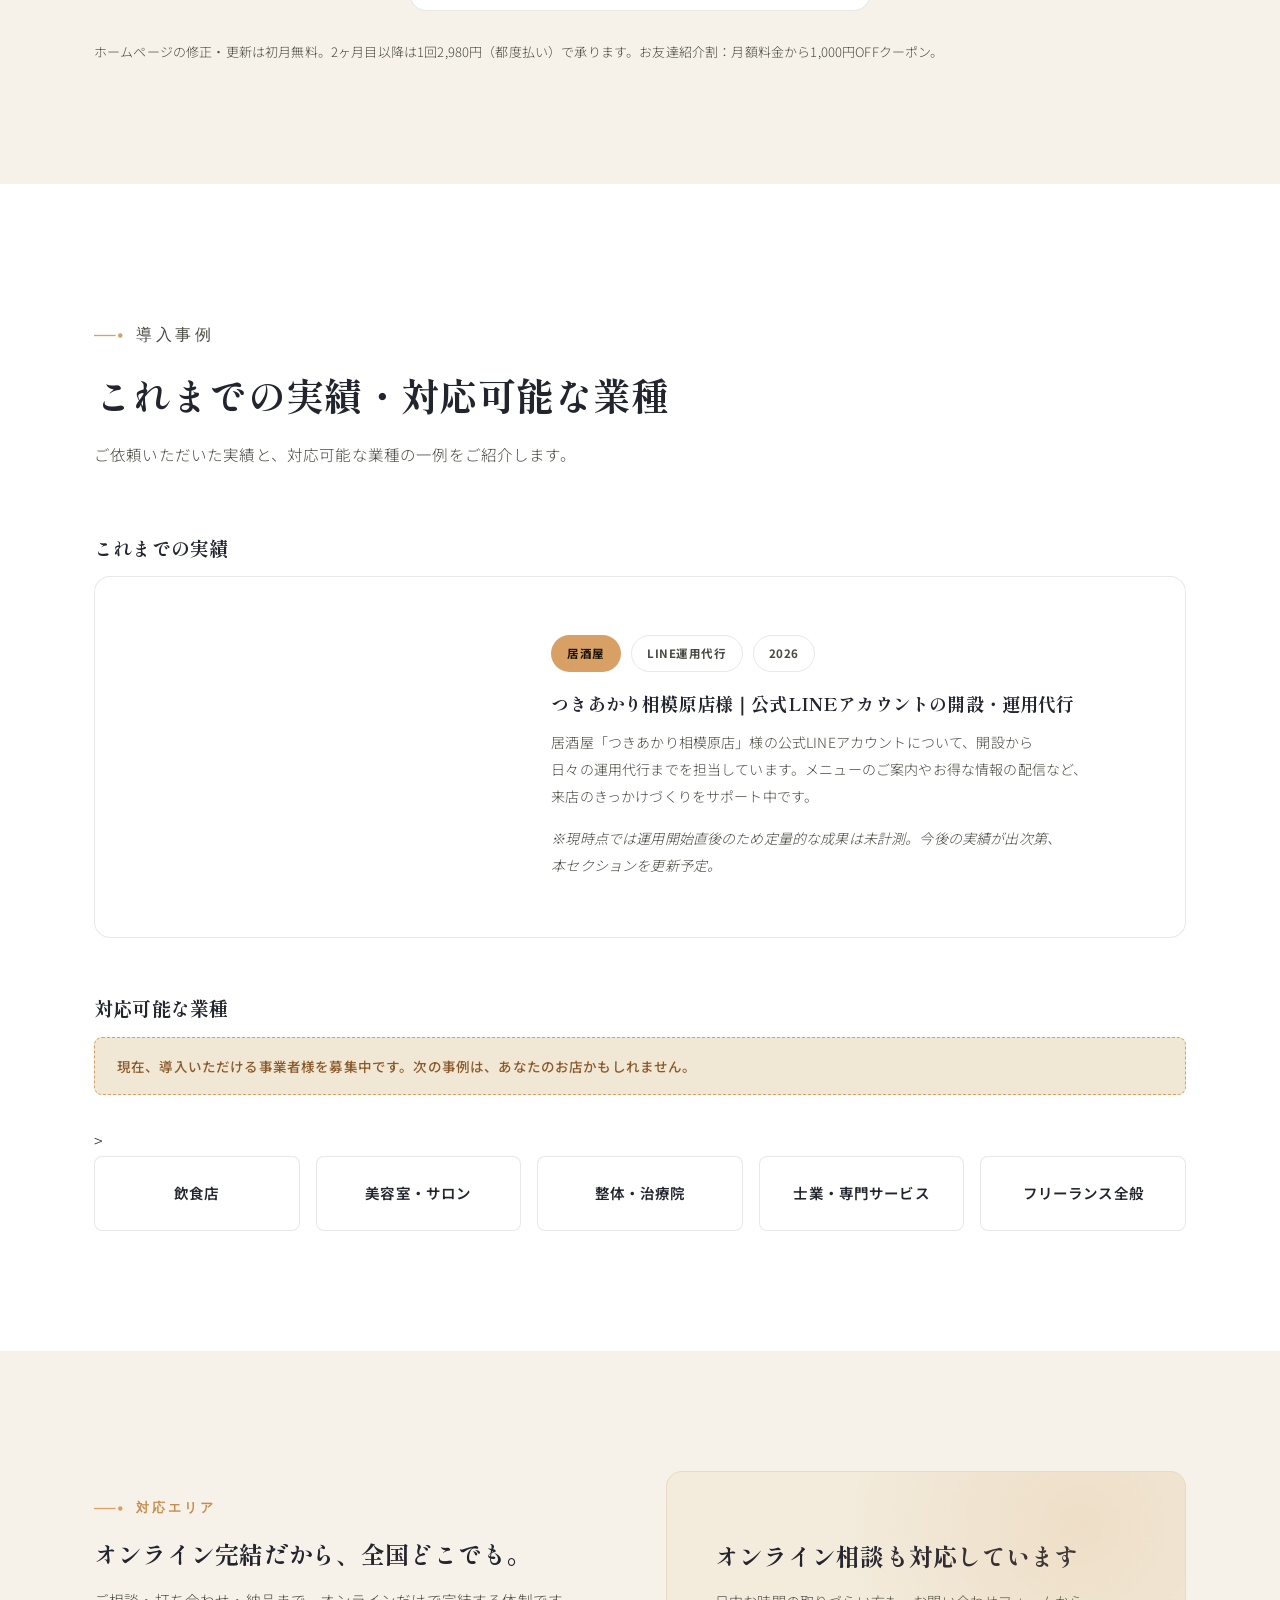
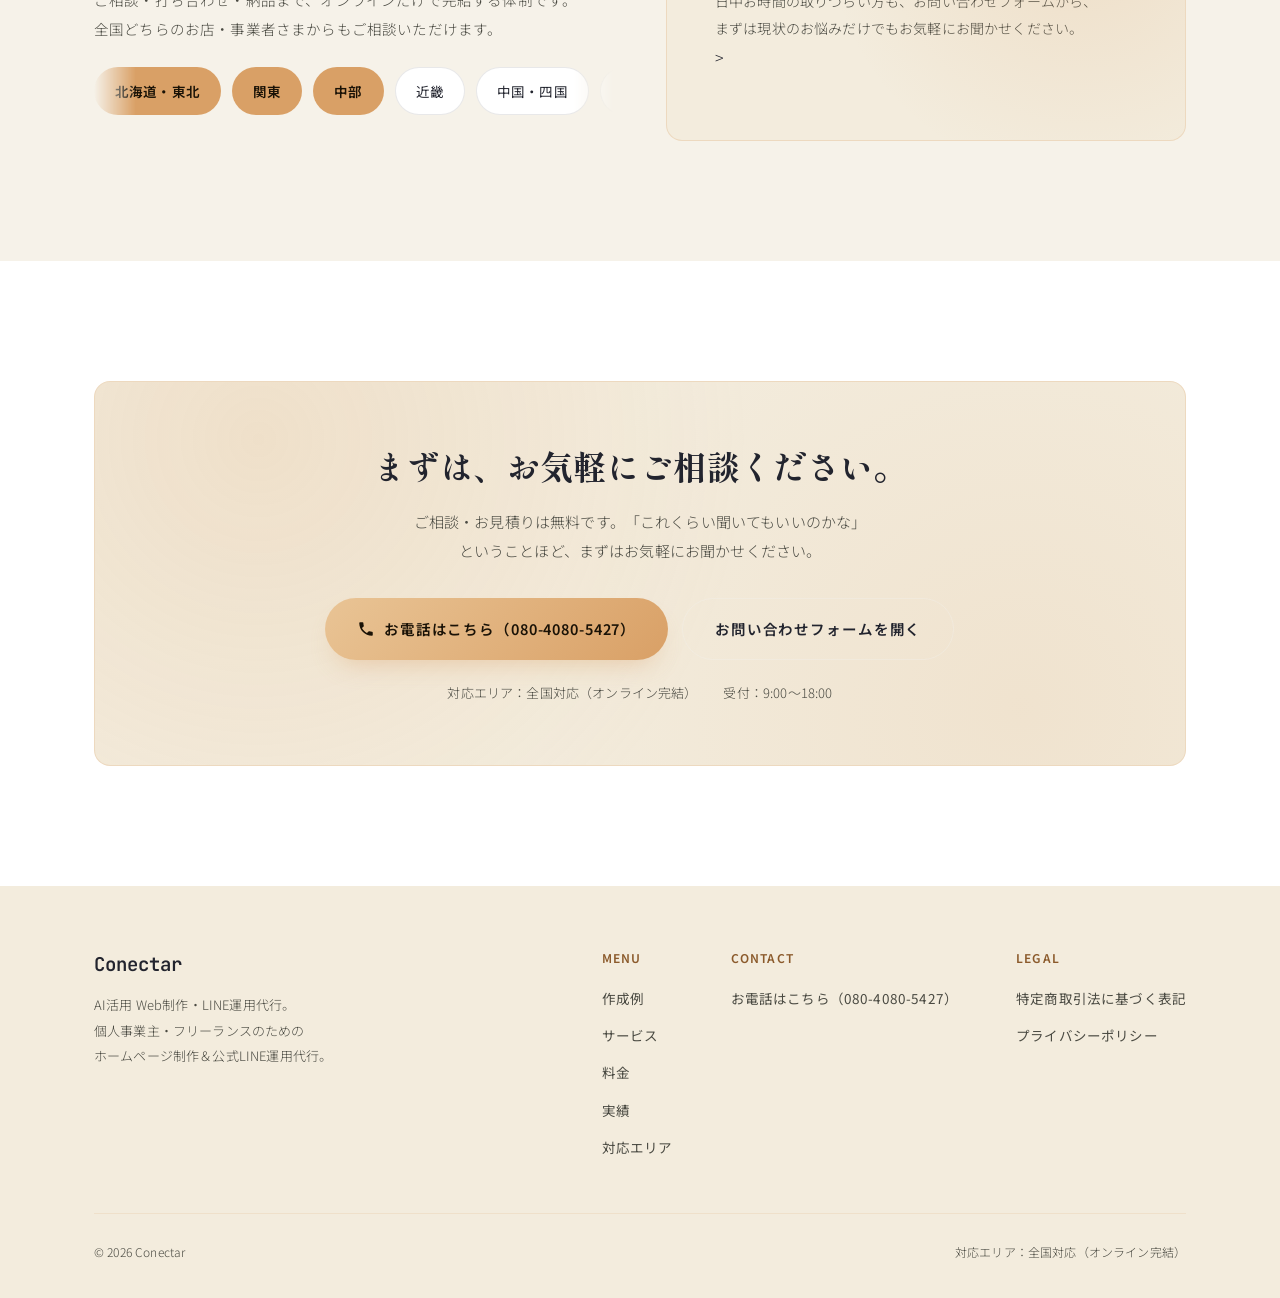
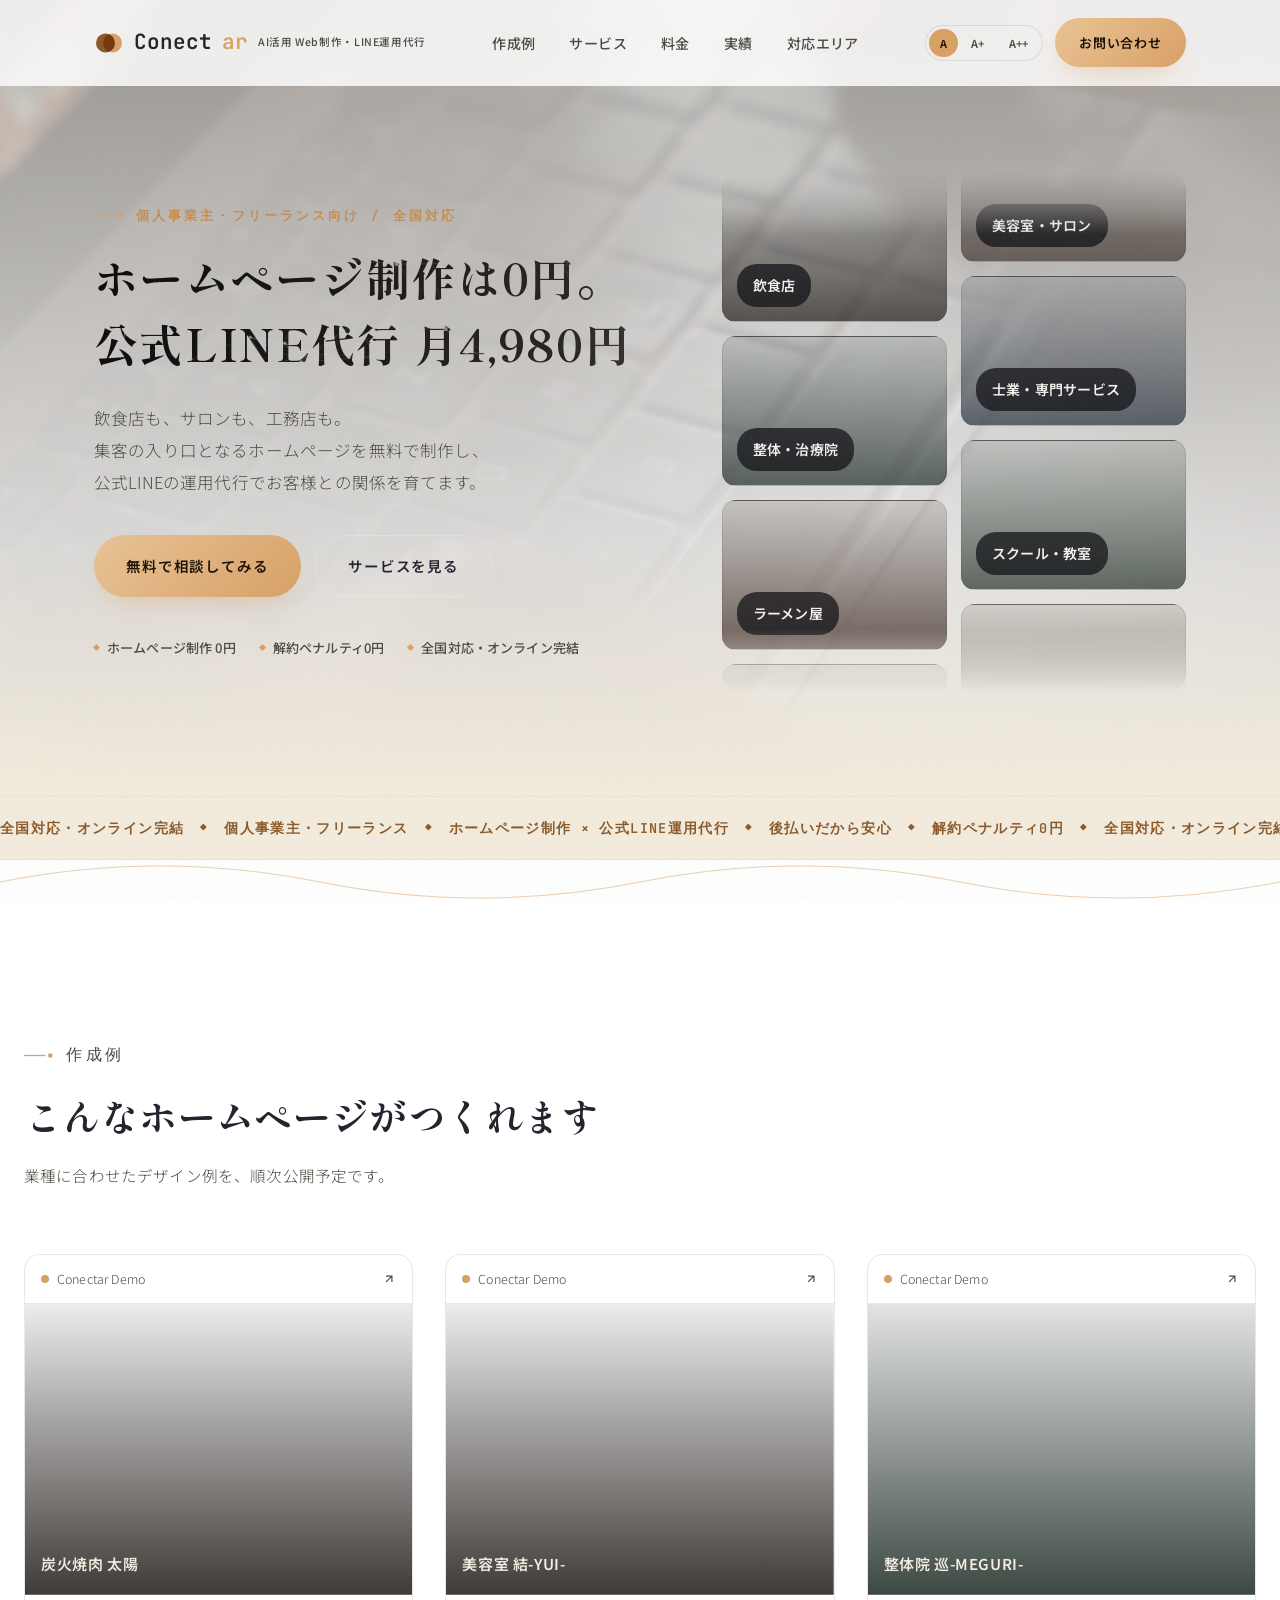
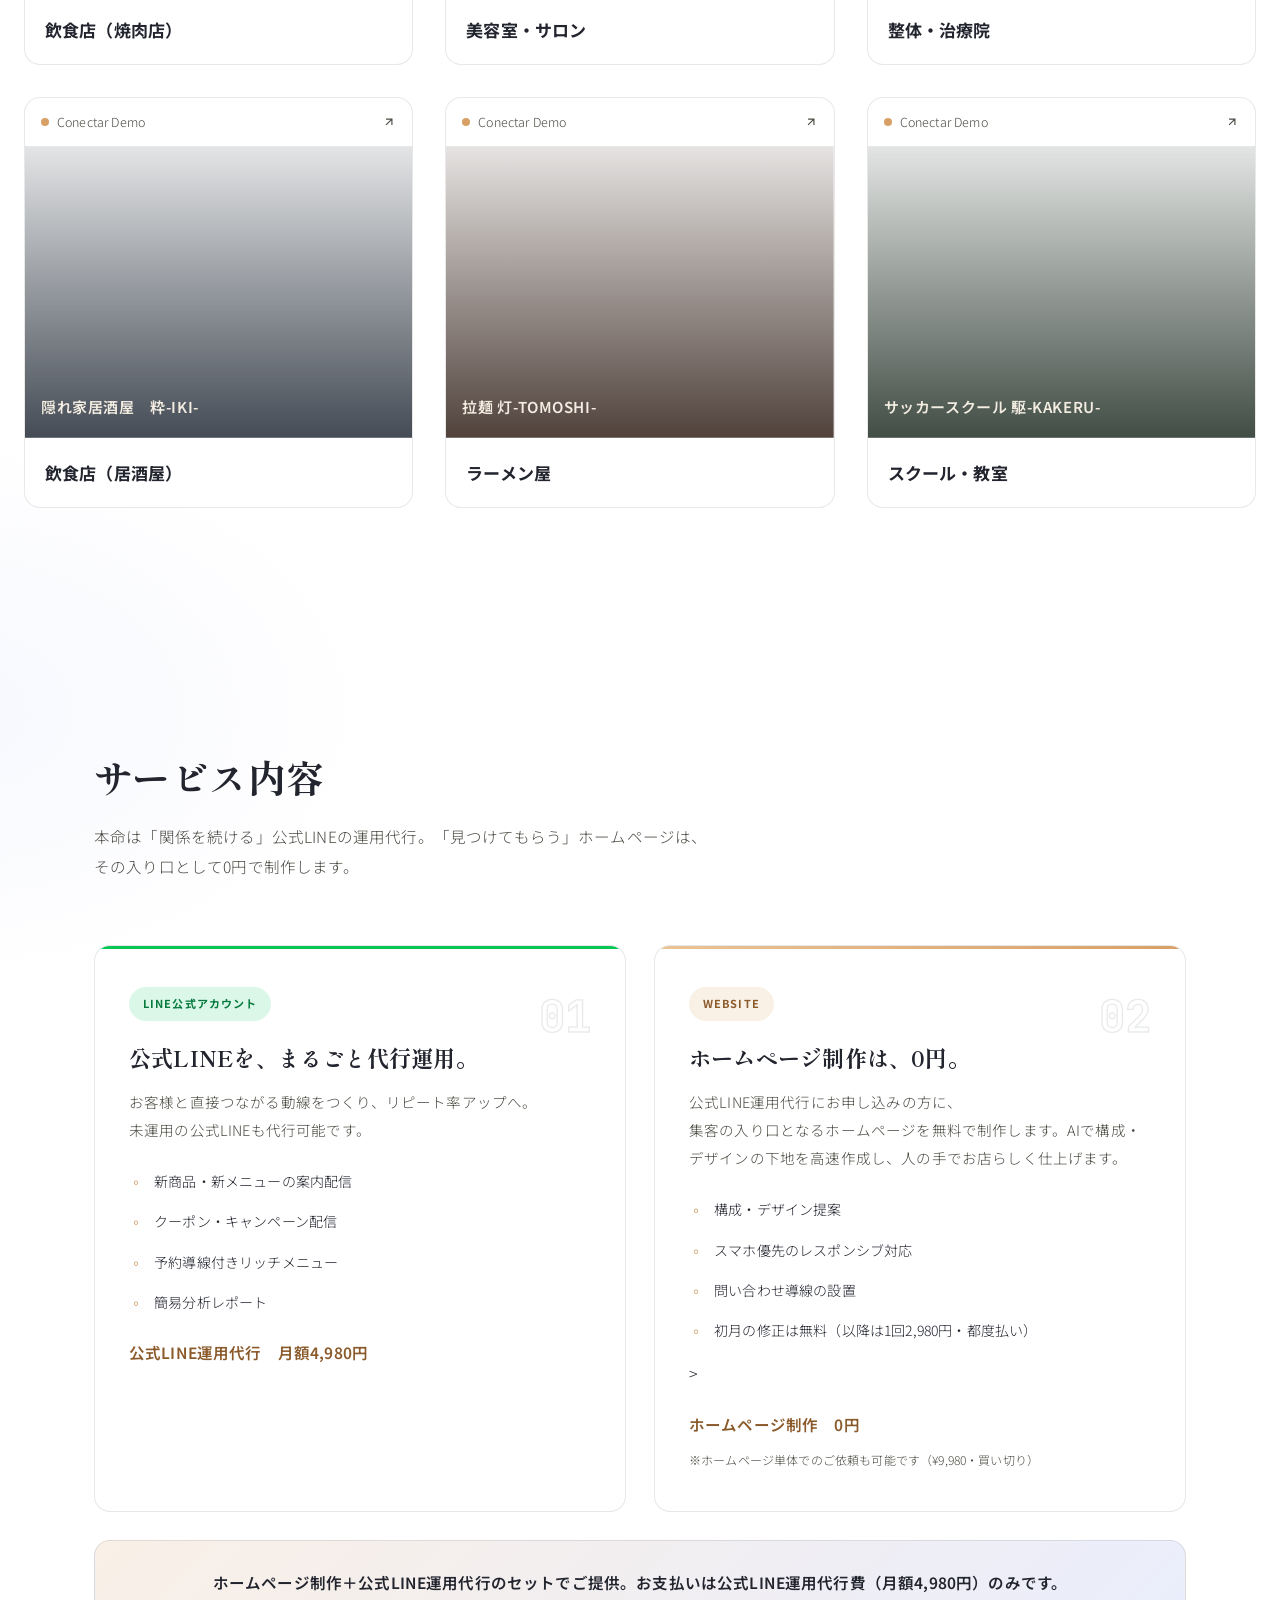
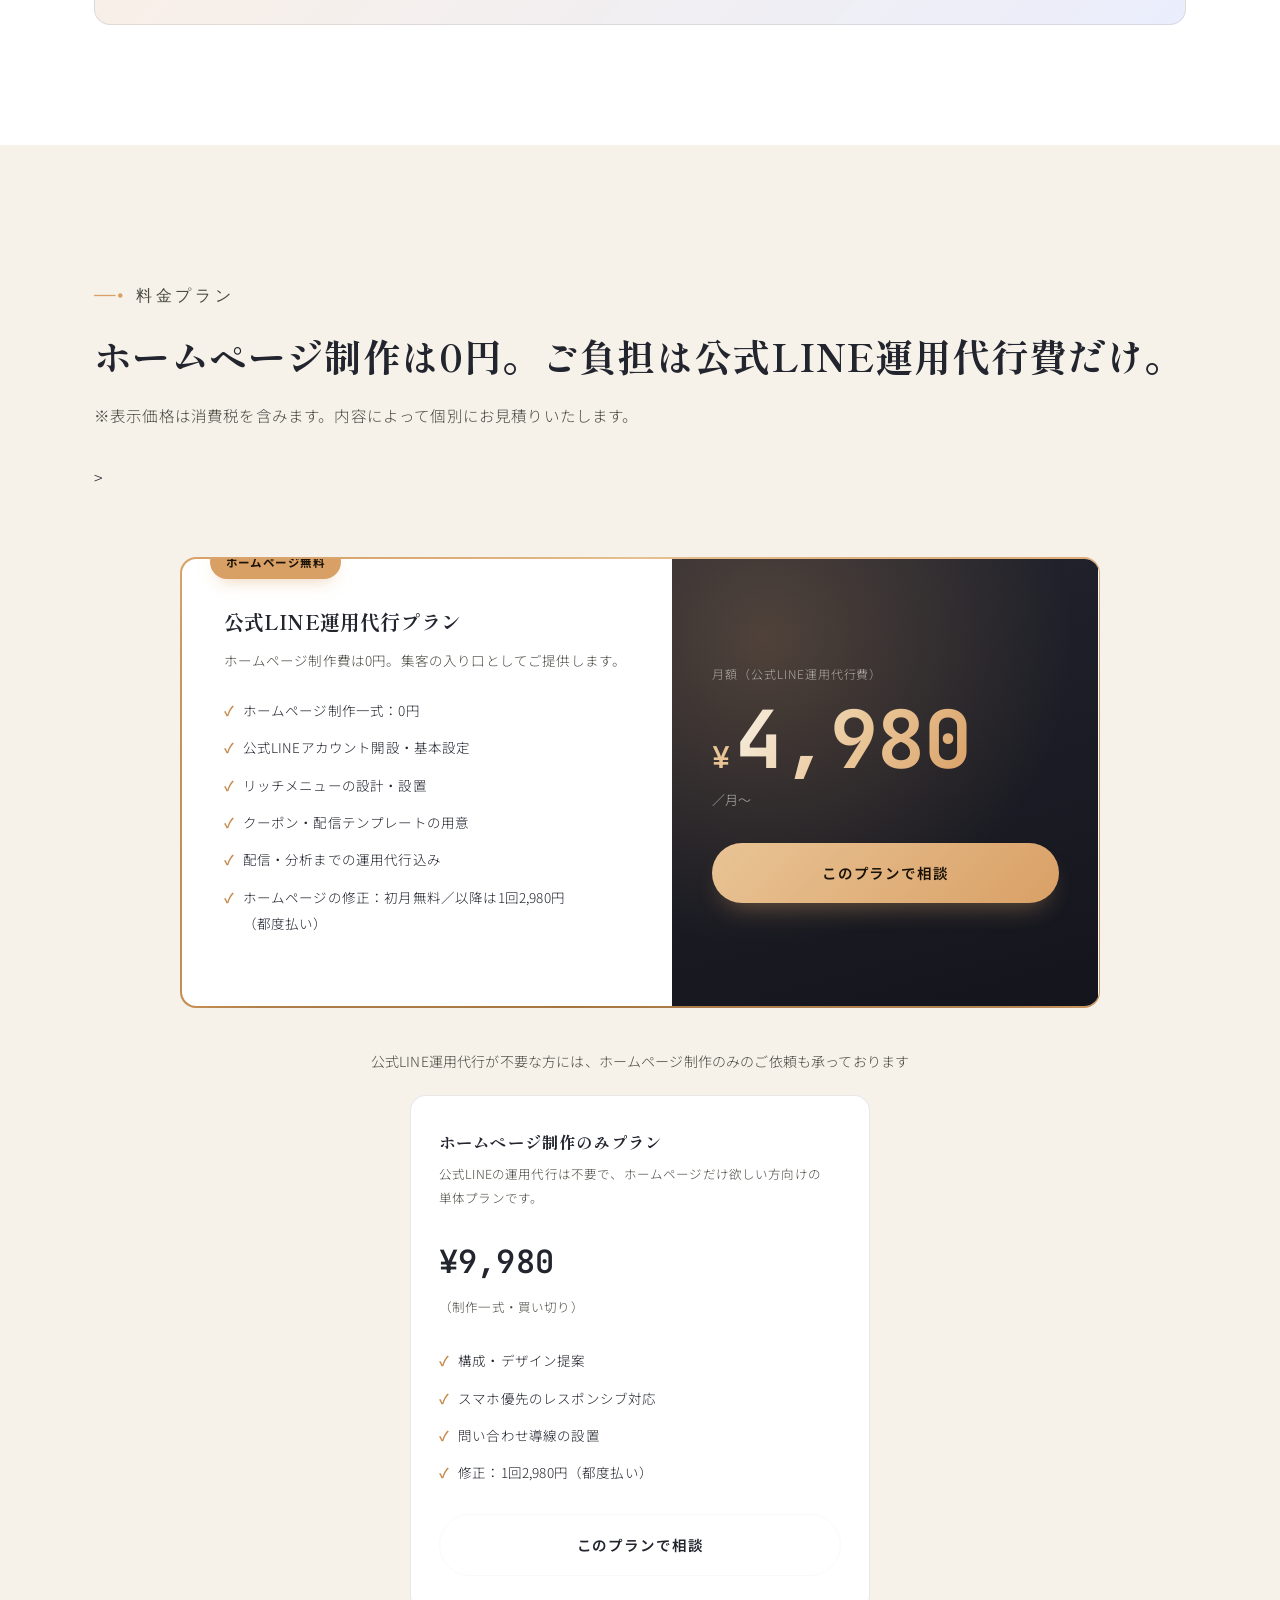
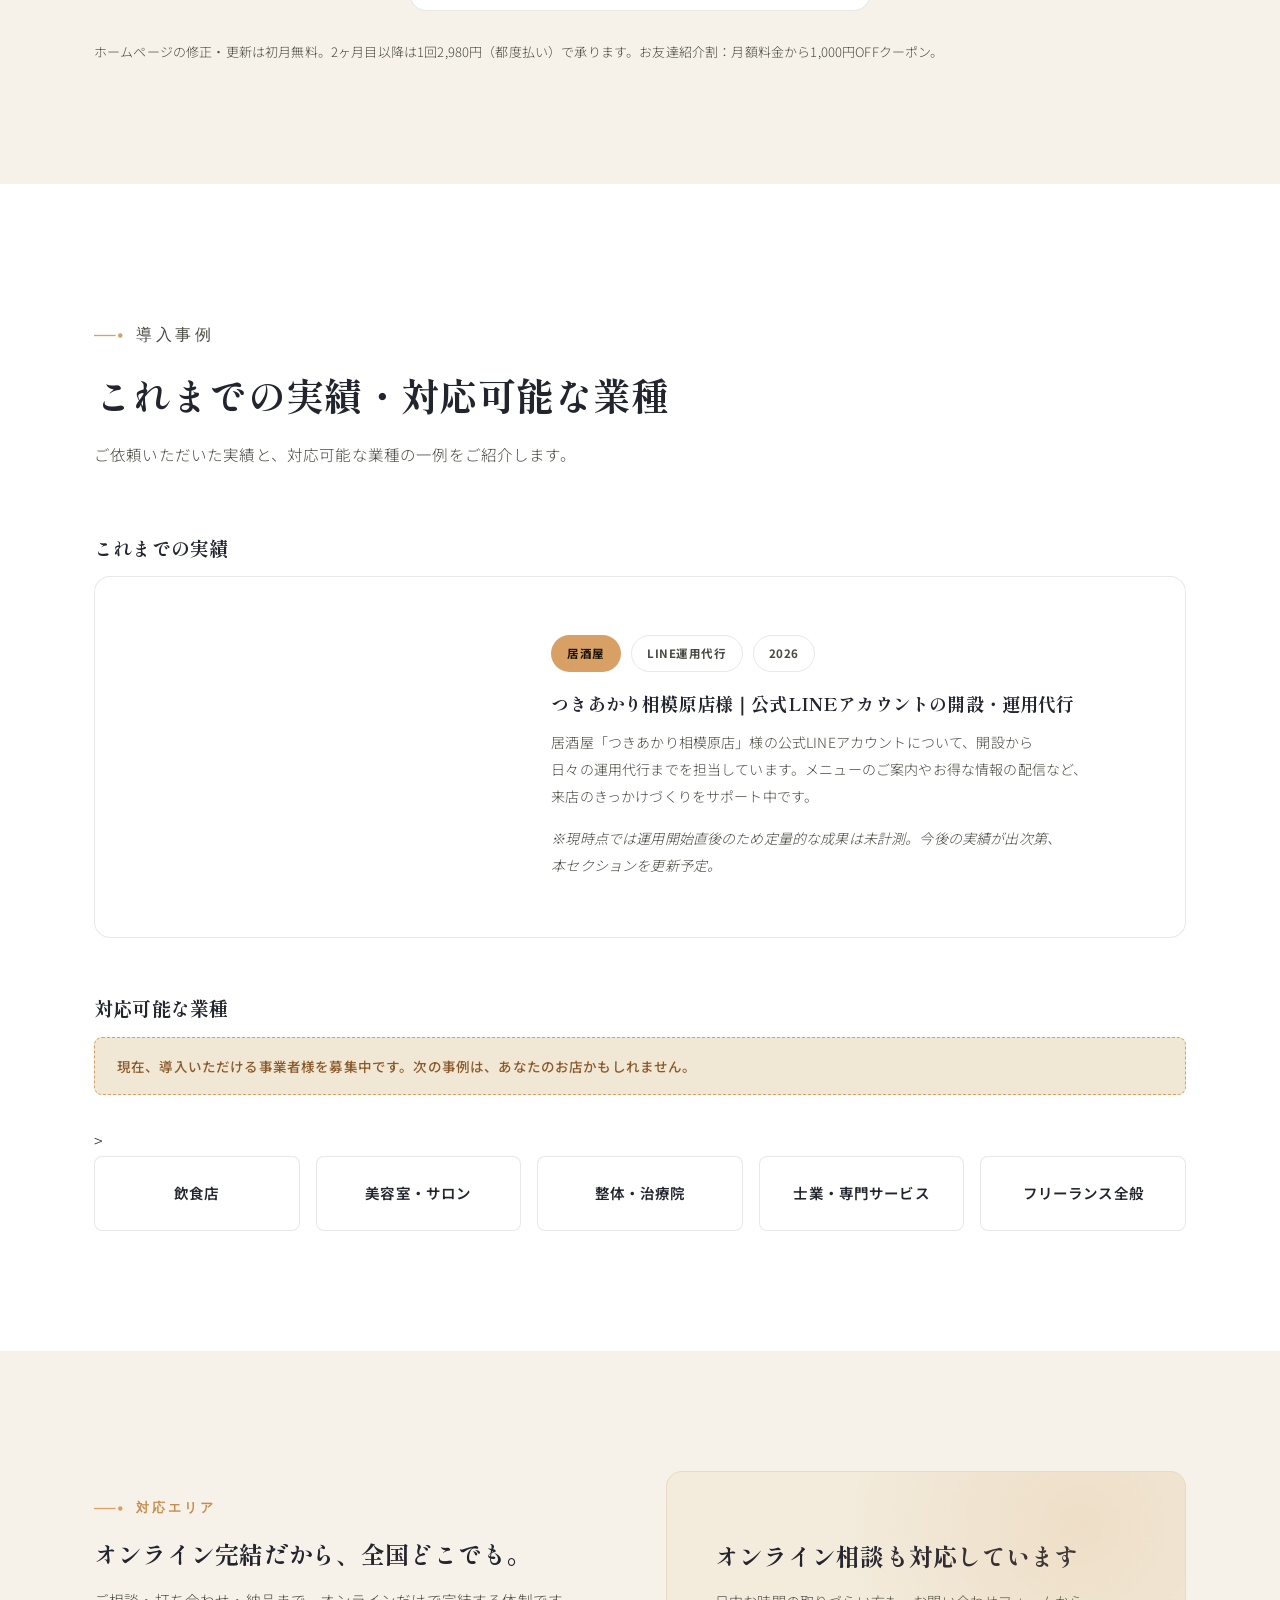
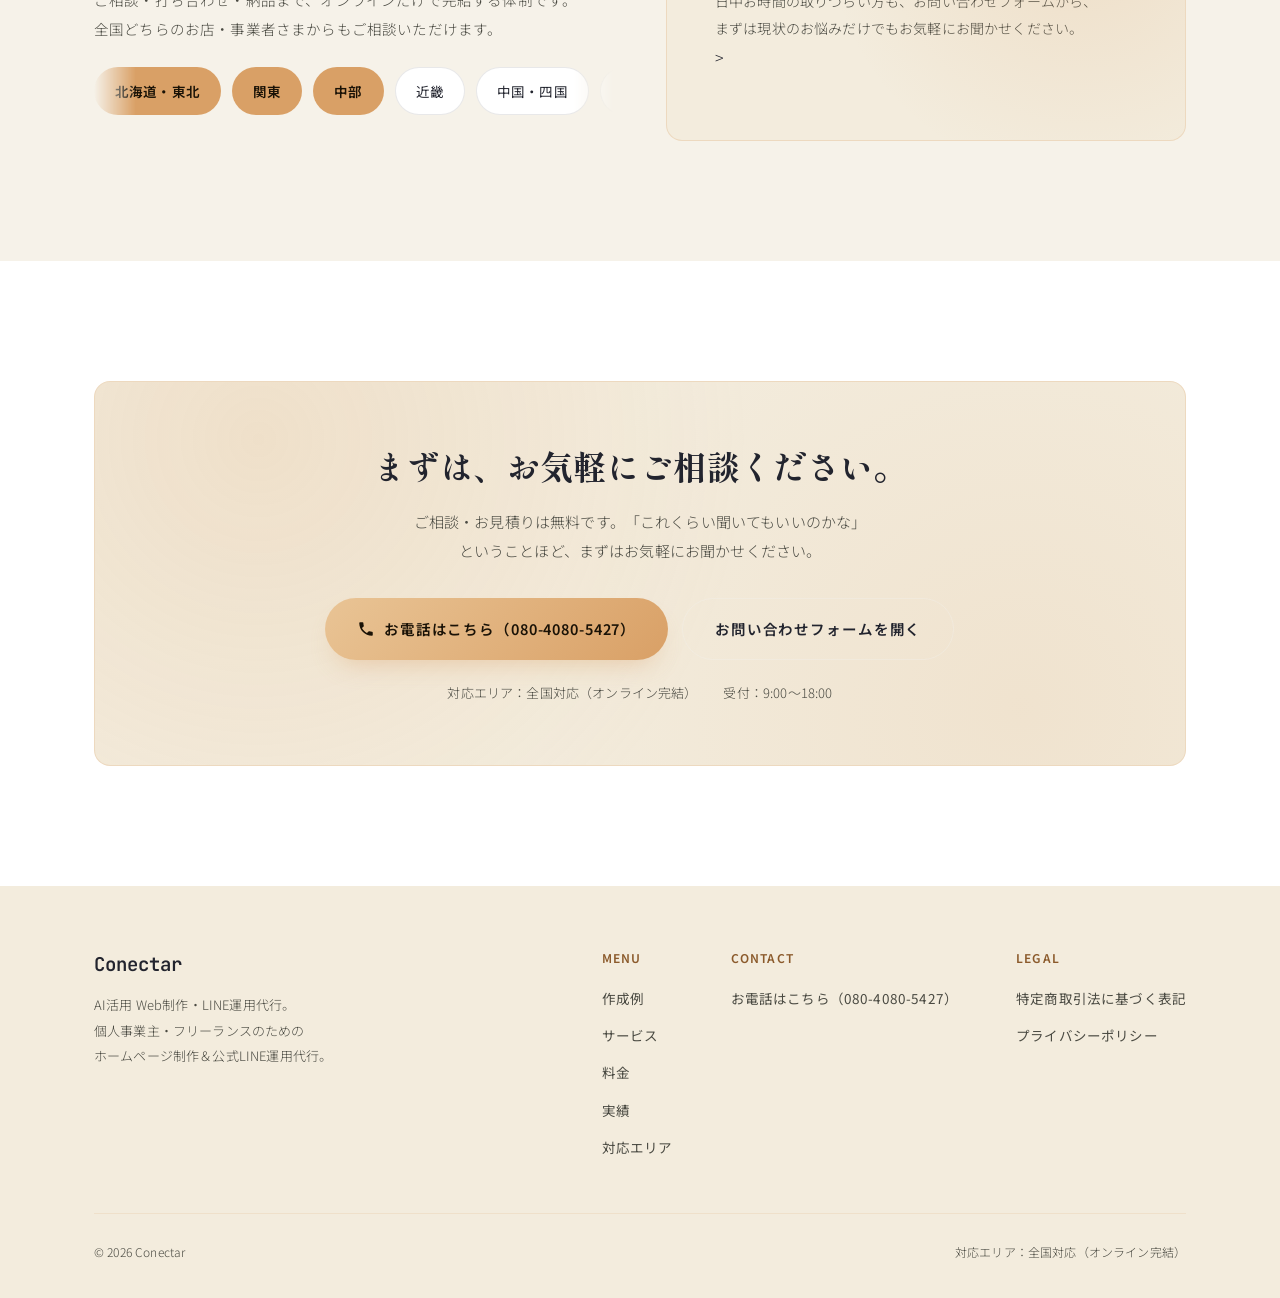
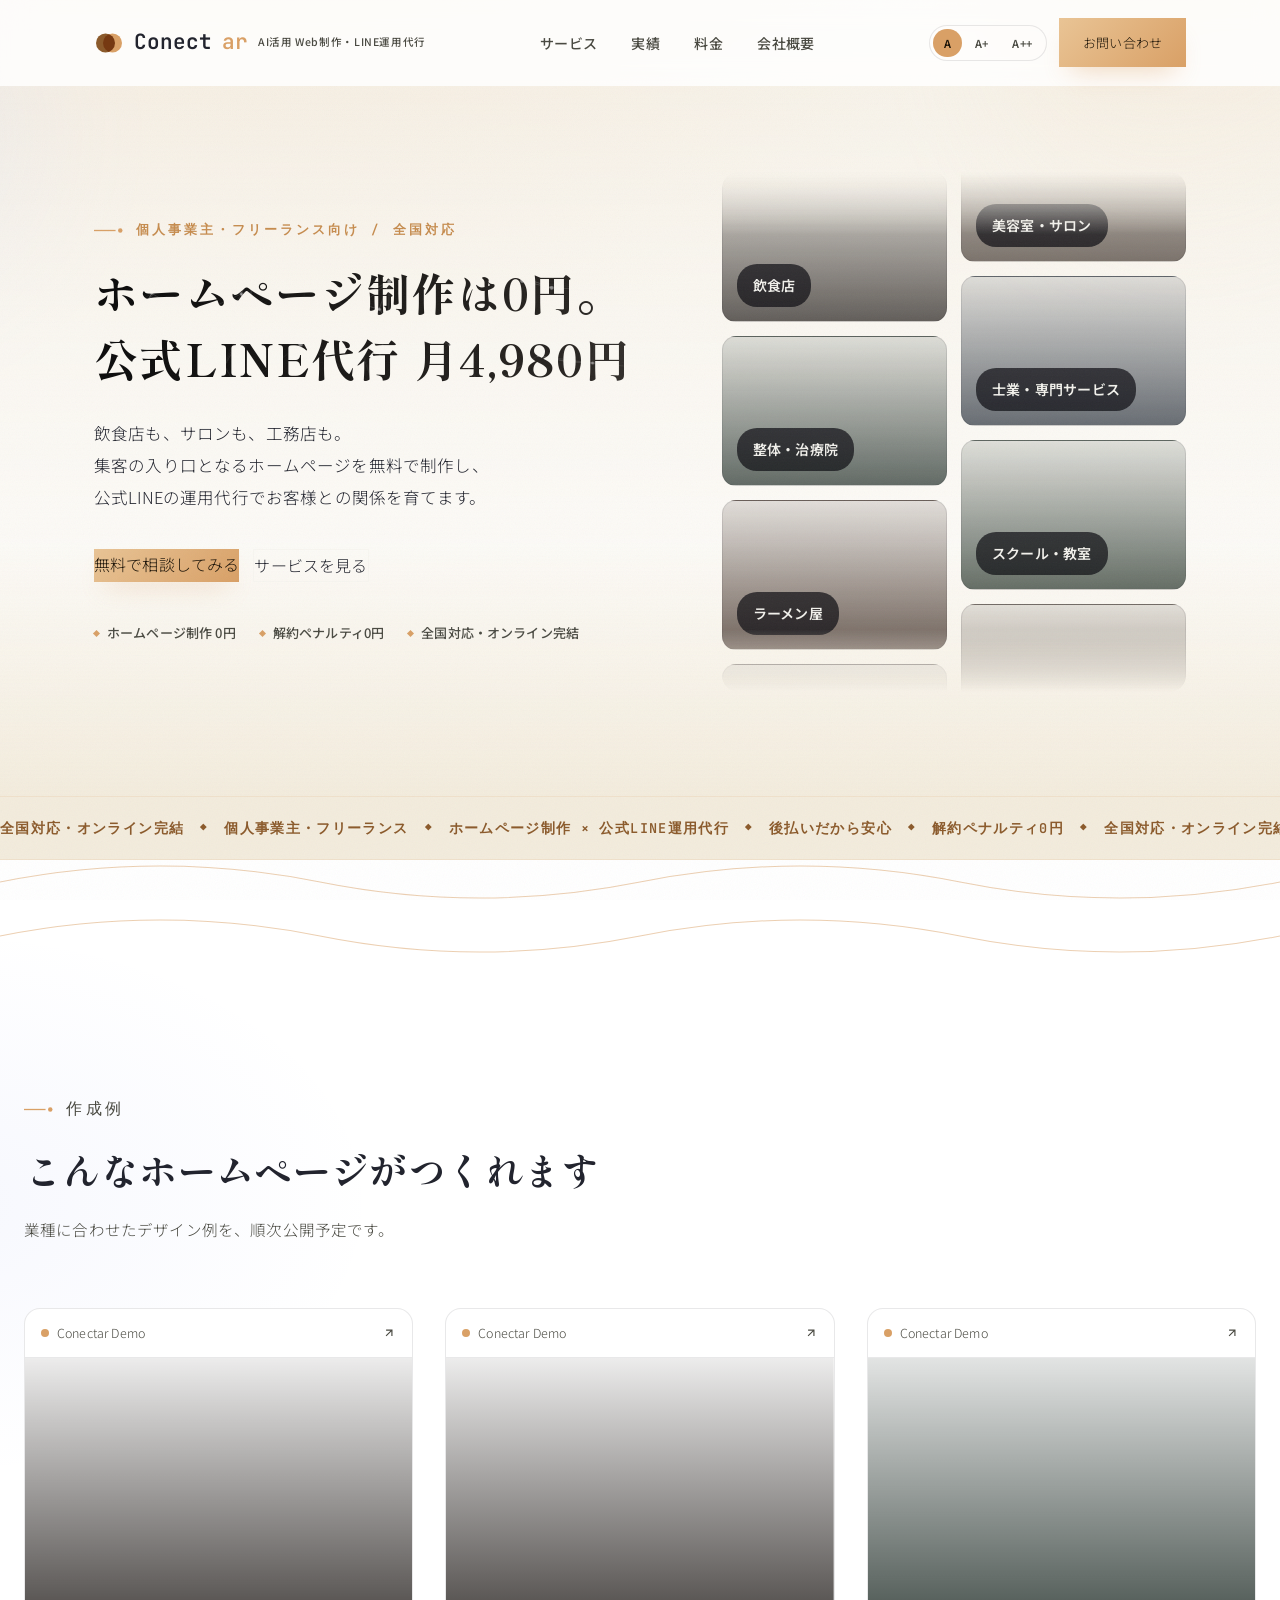
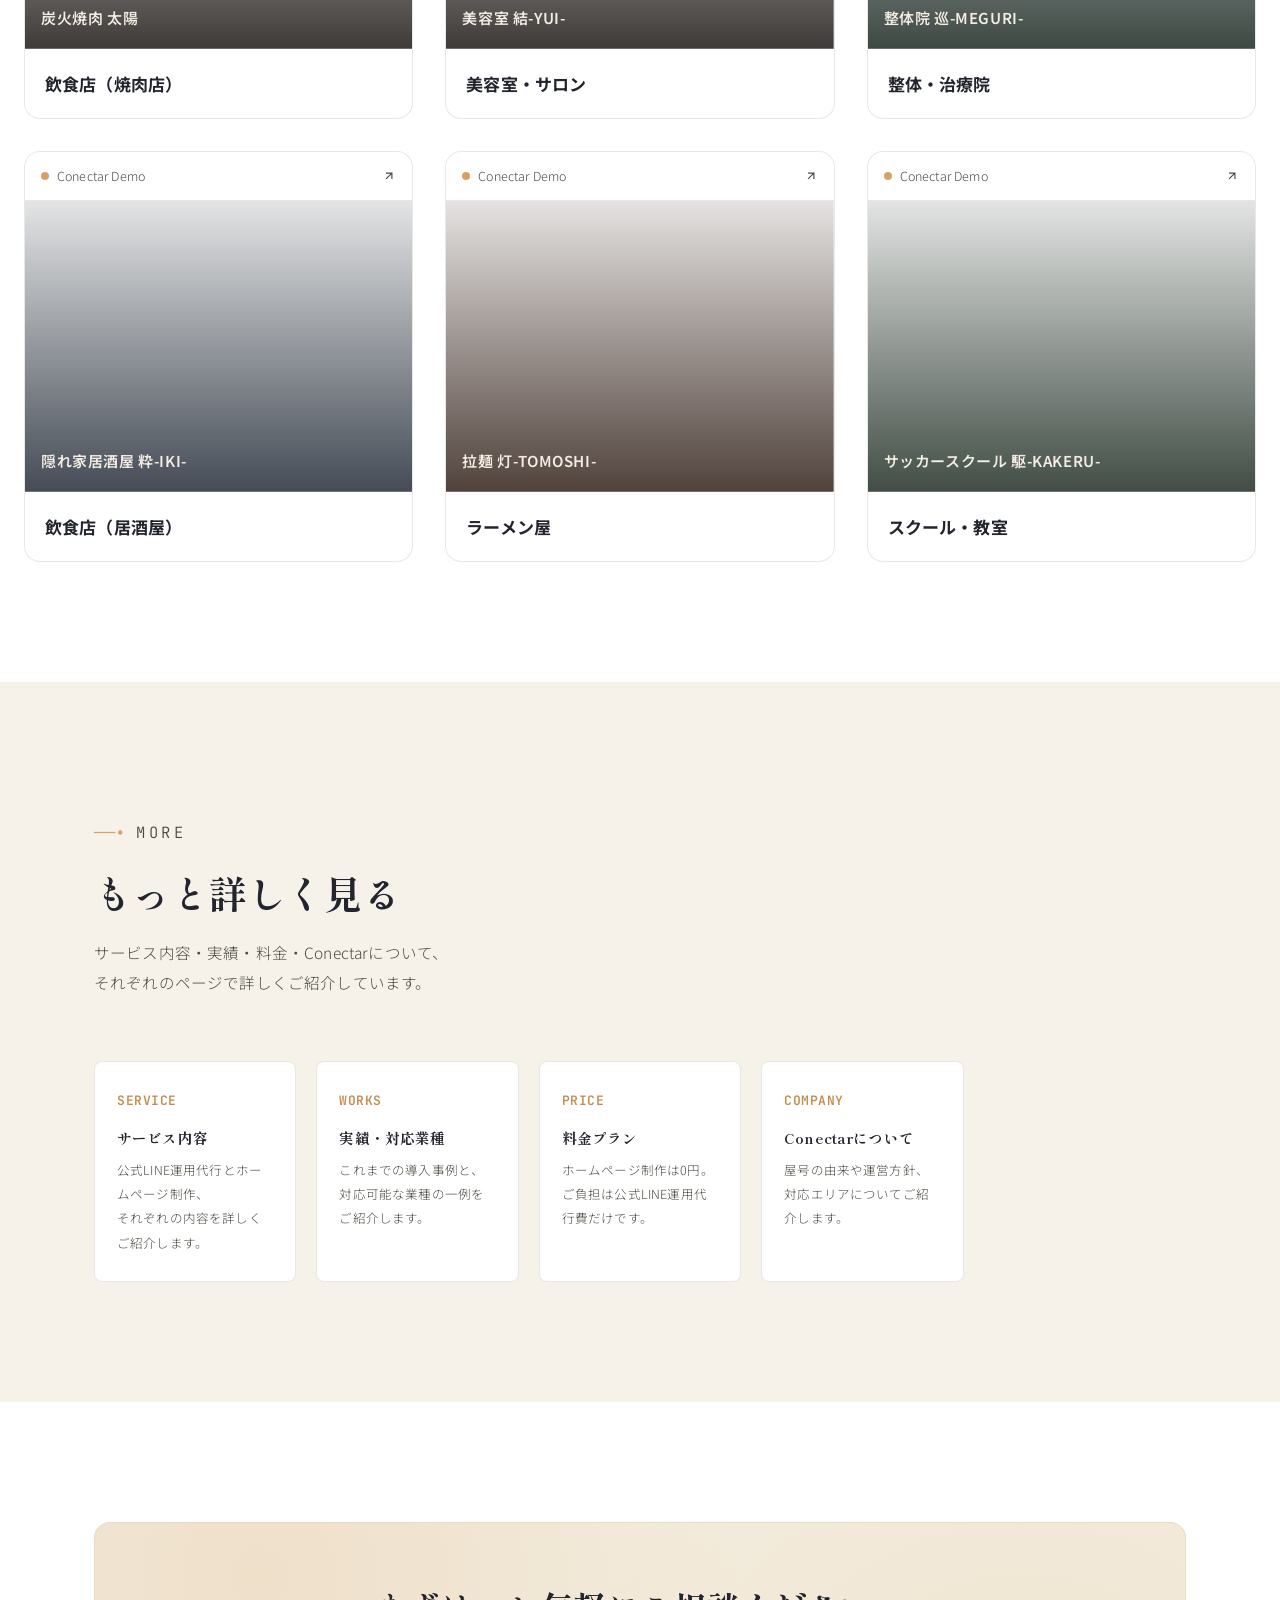
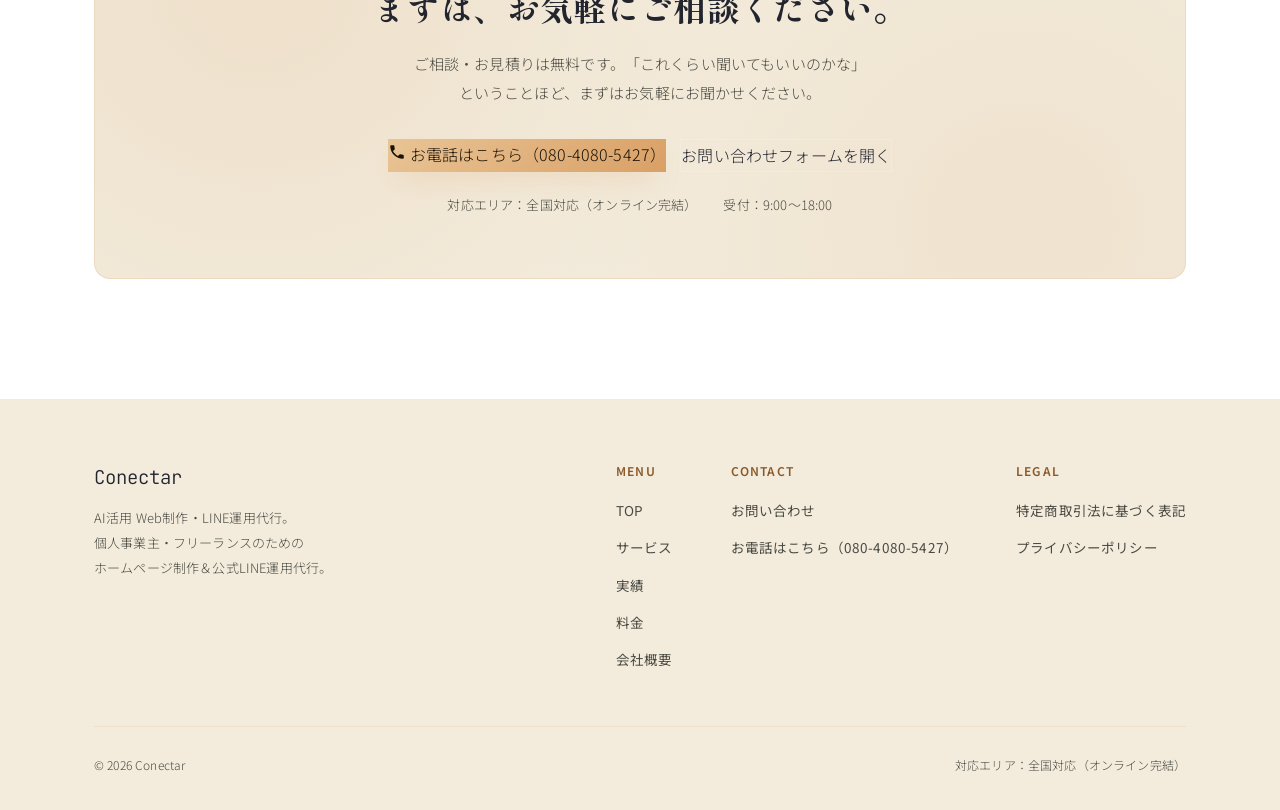
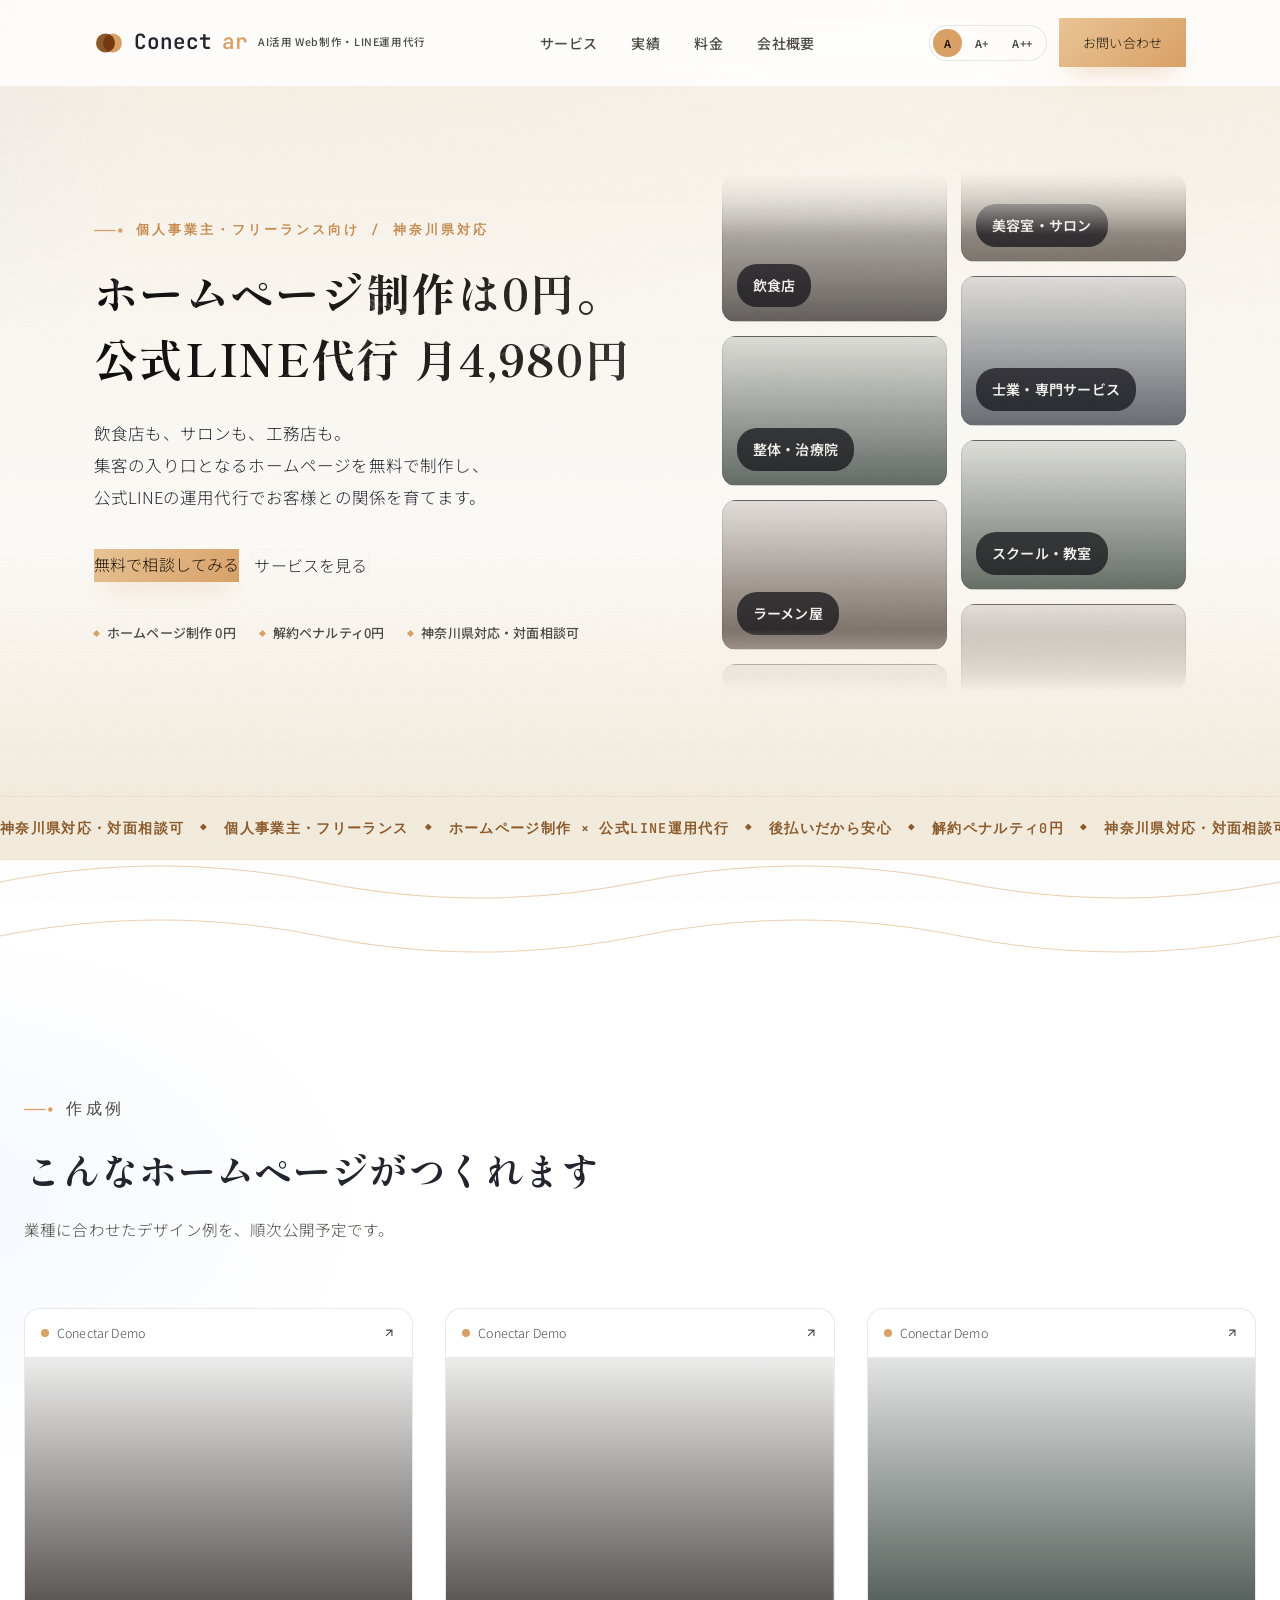
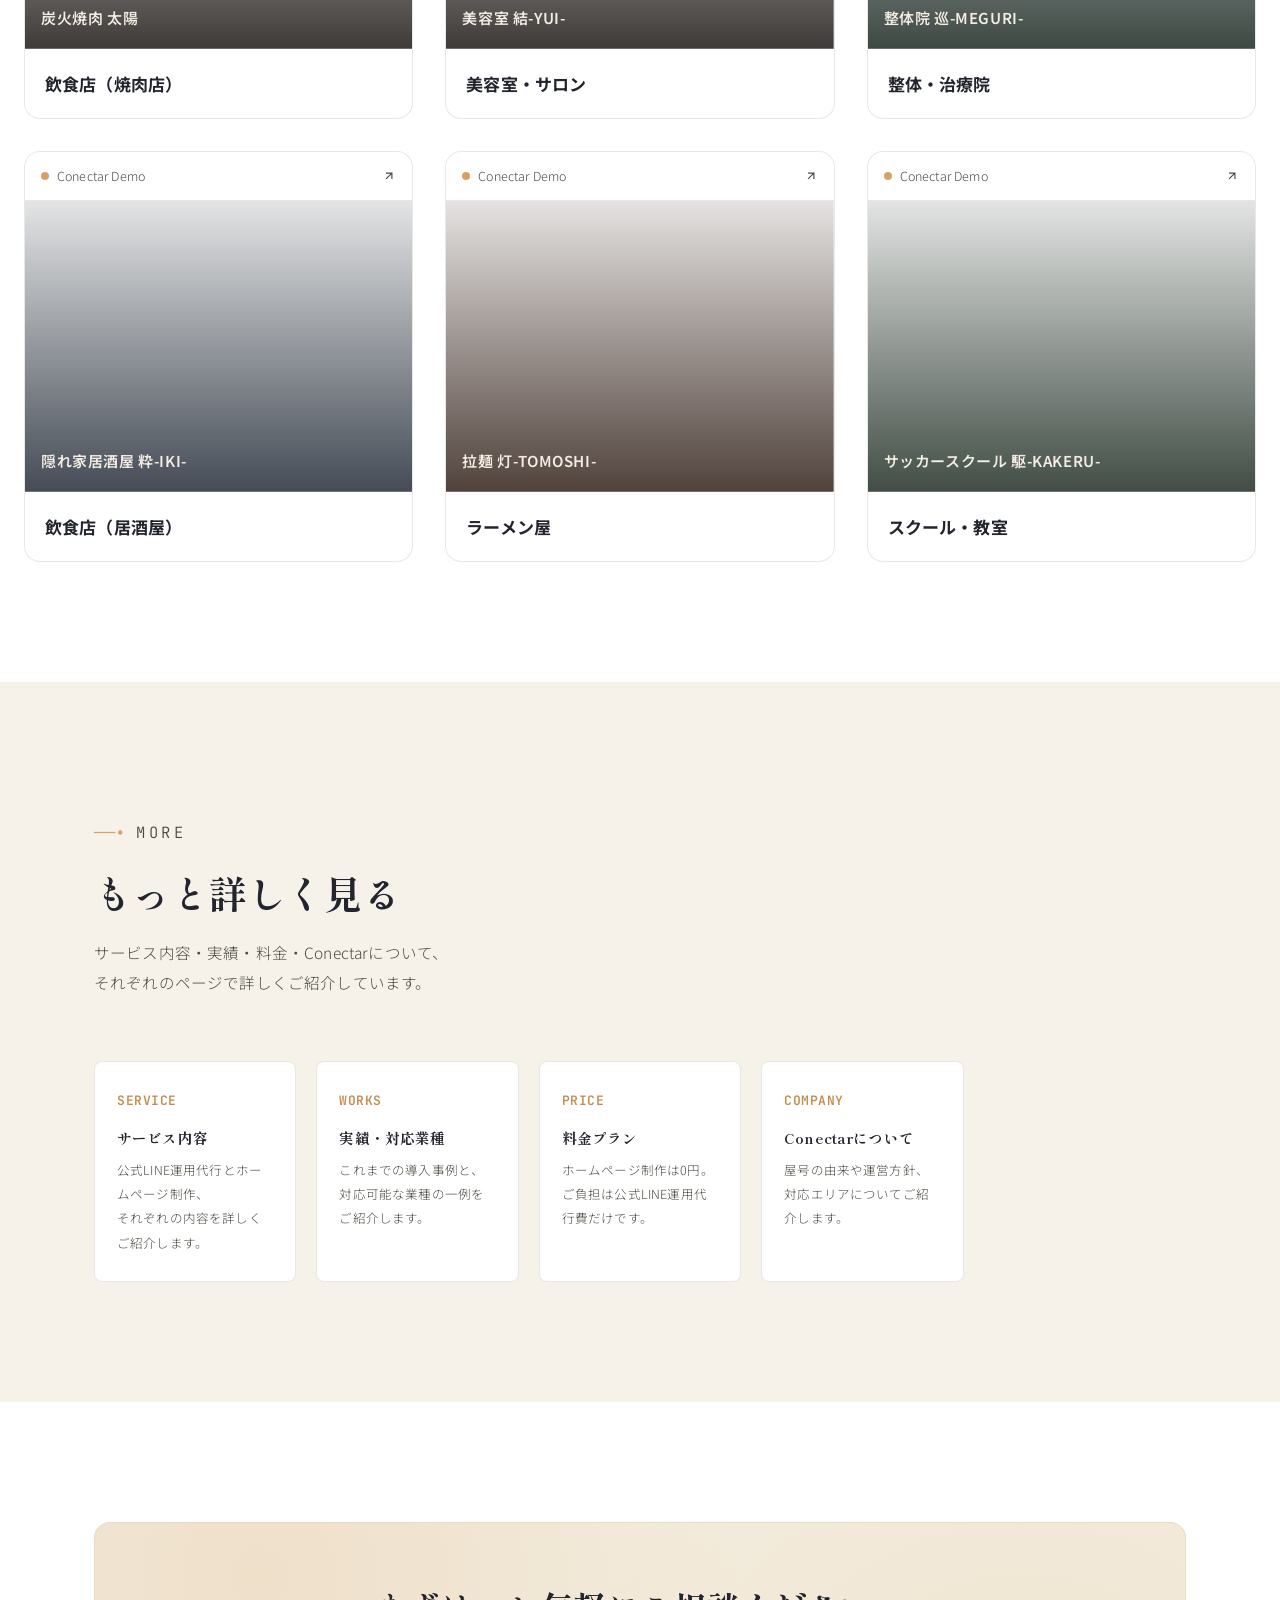
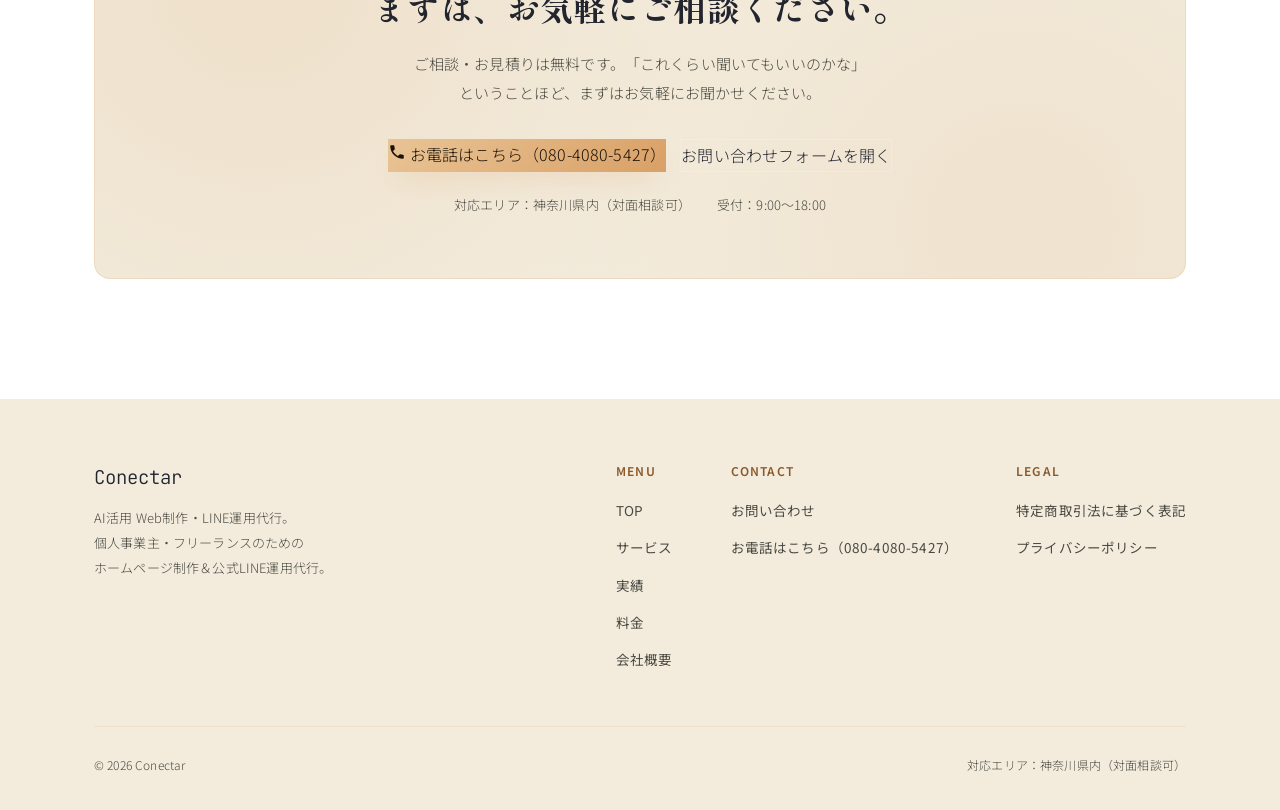
